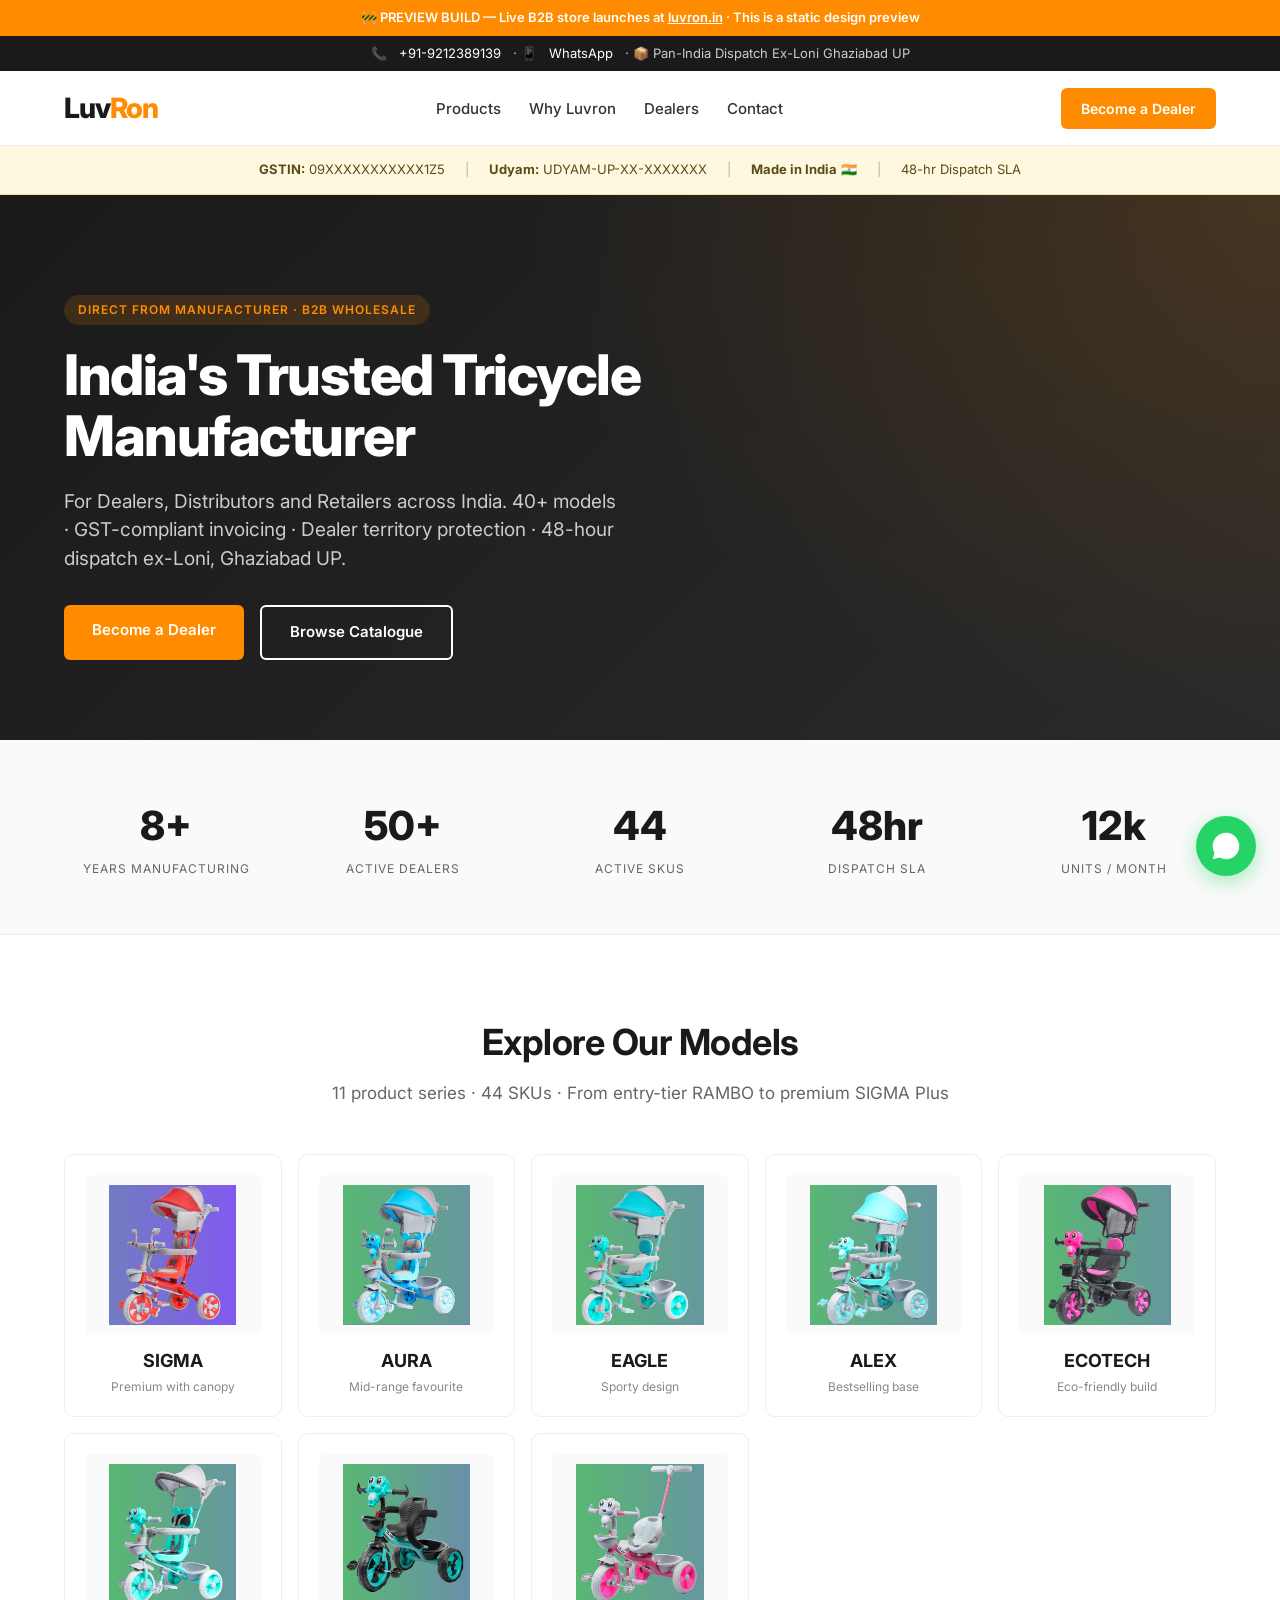
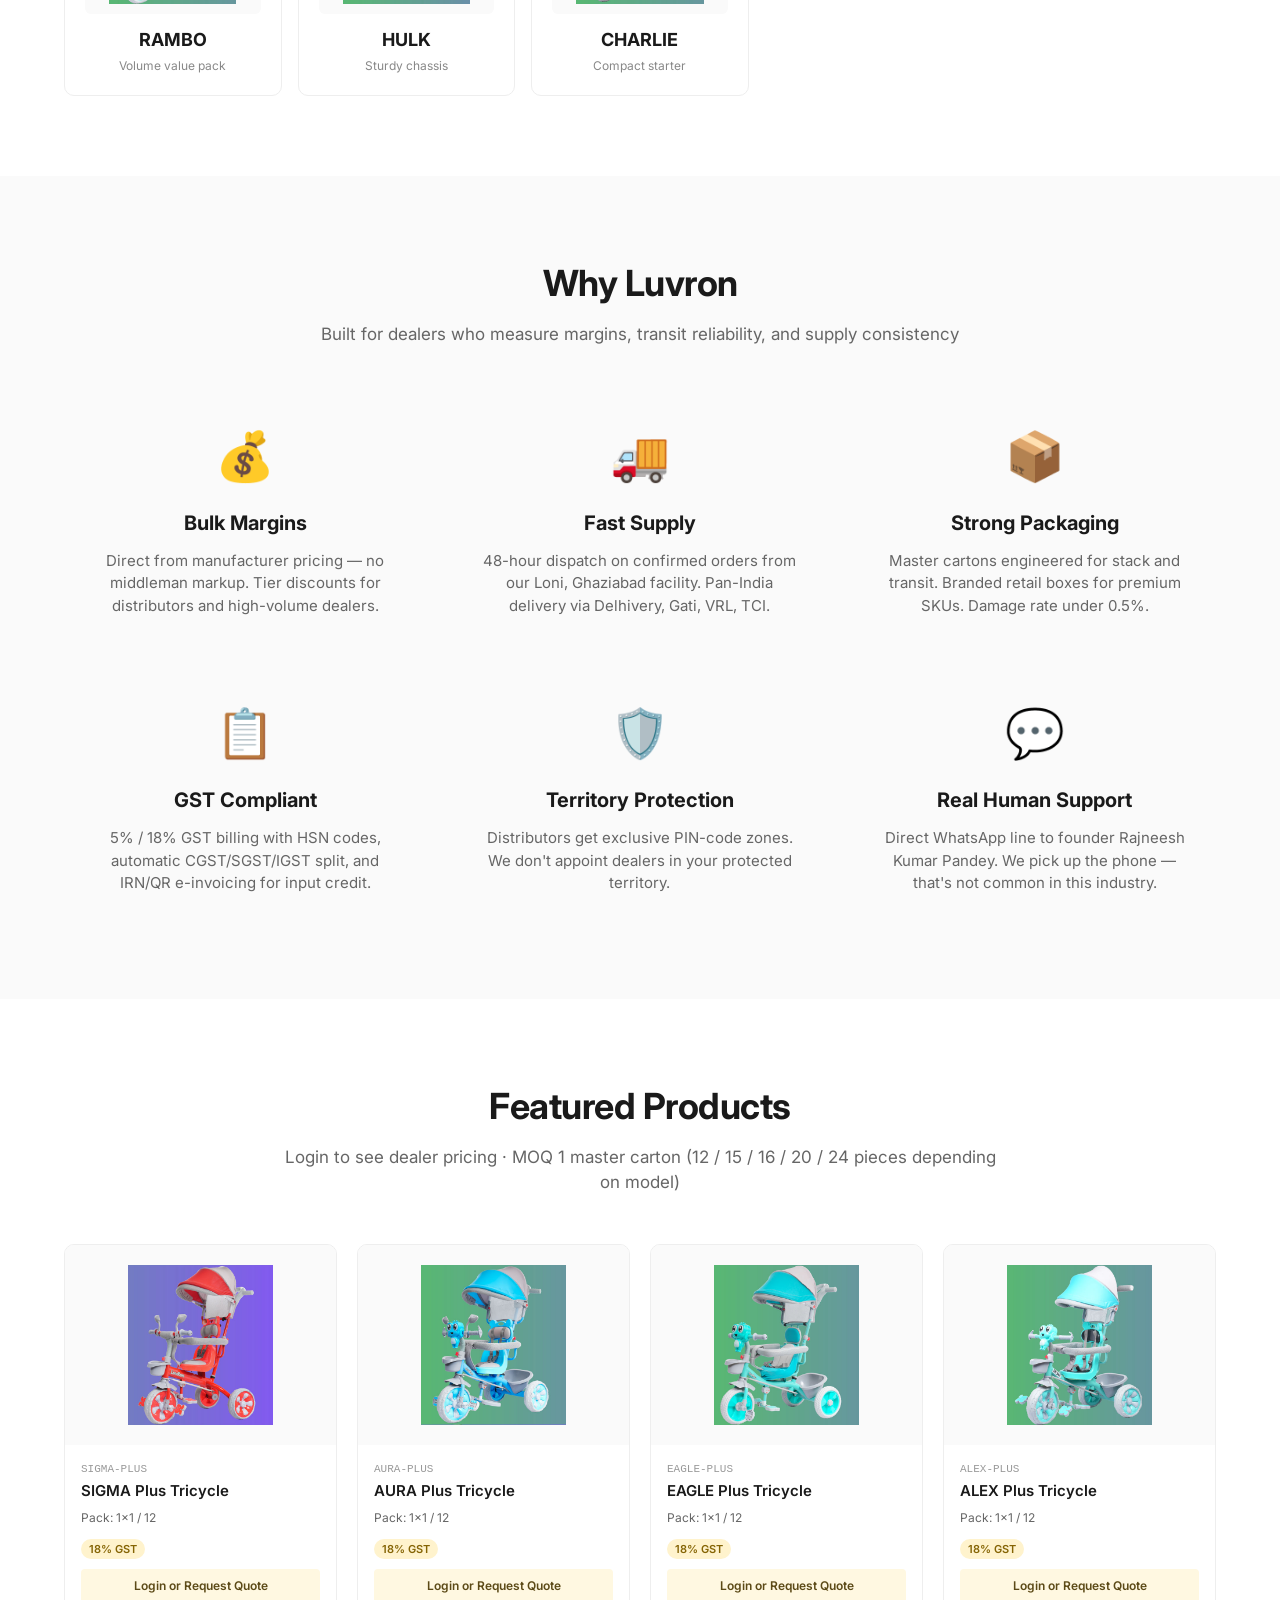
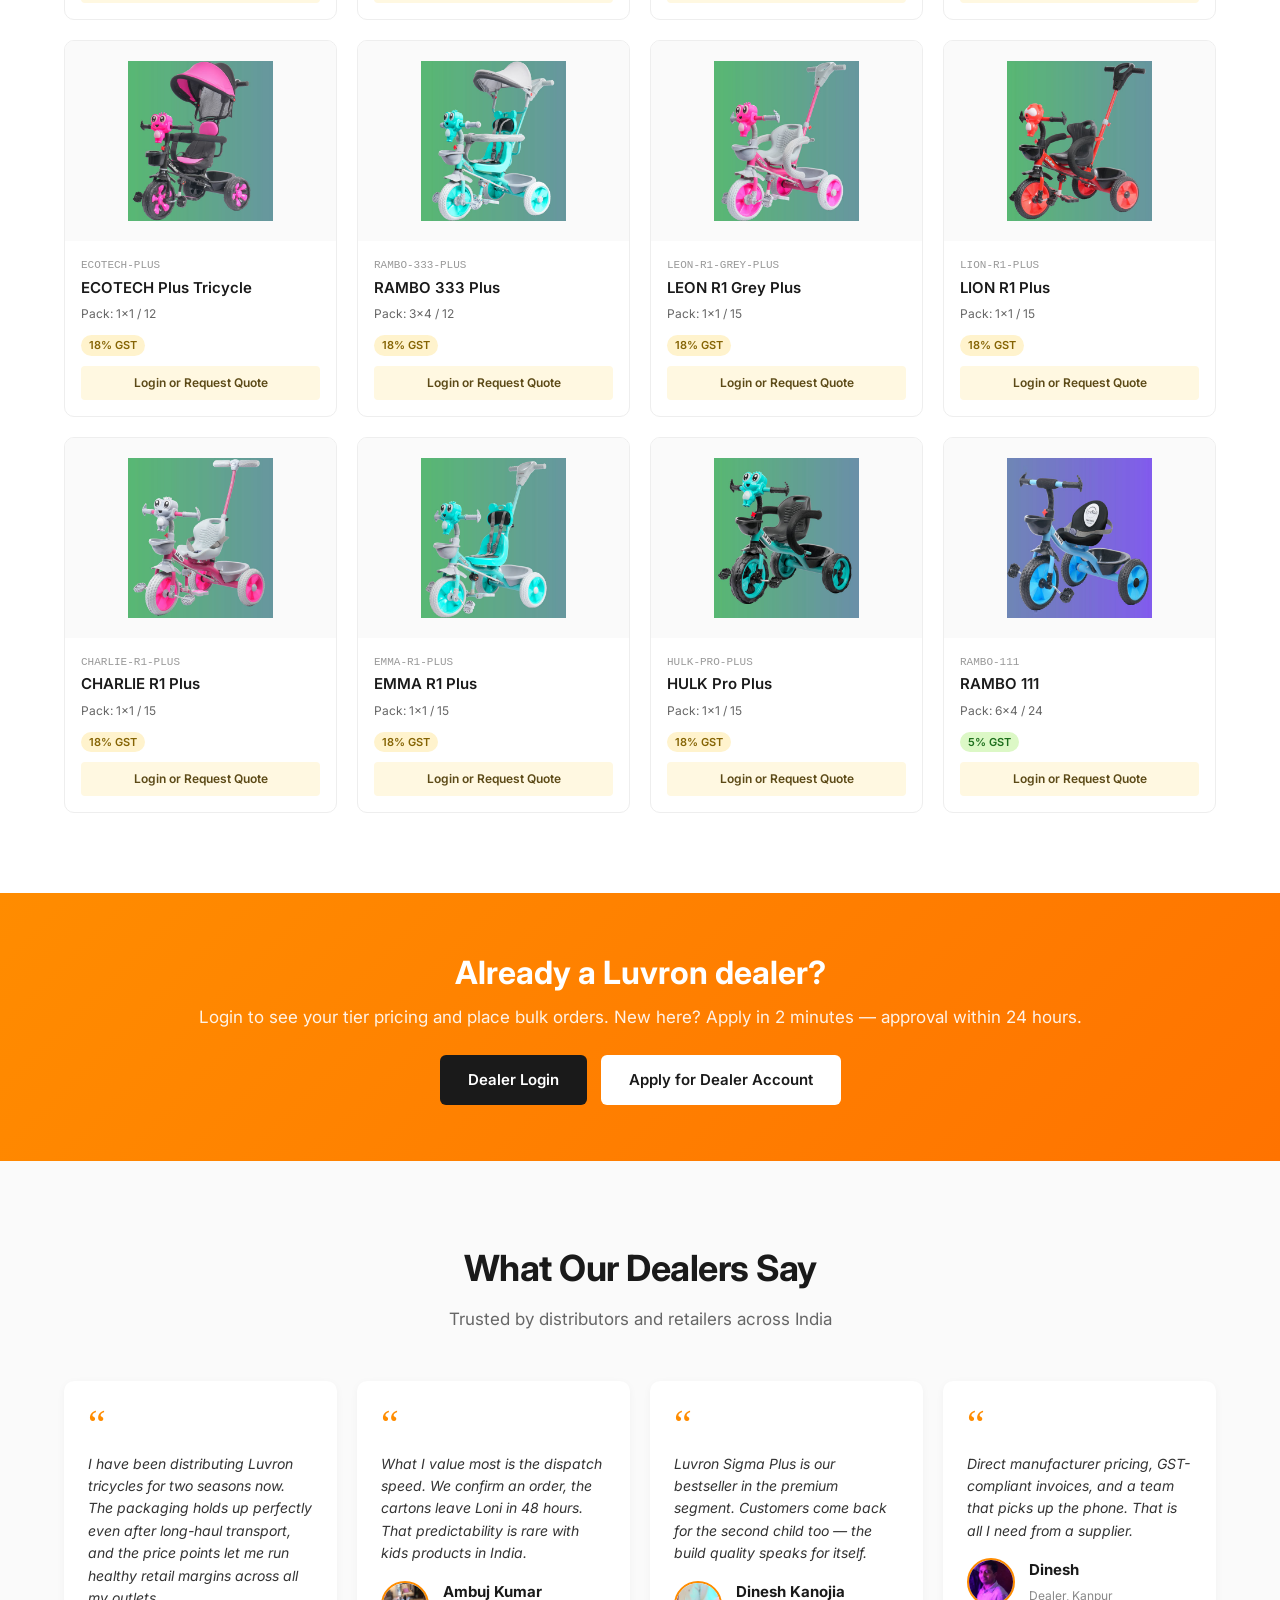
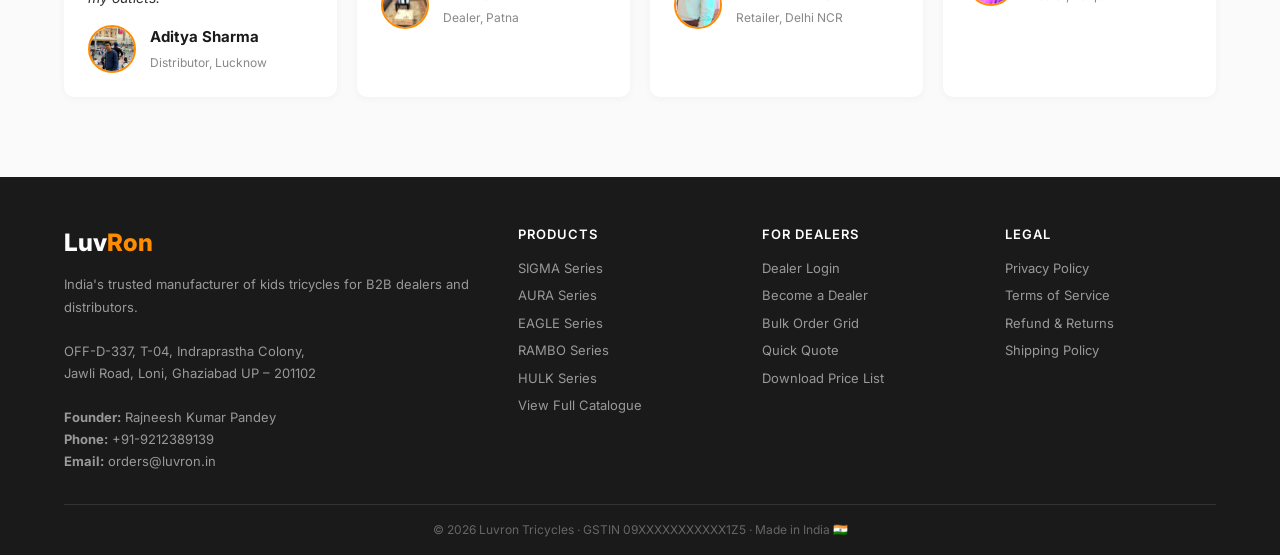
==== docs/index.html @ 14db0544 "Initial commit: Luvron B2B WordPress build + static preview - 26 mu-plugins (B2B roles, pricing, MOQ" ====
<!DOCTYPE html>
<html lang="en">
<head>
<meta charset="UTF-8">
<meta name="viewport" content="width=device-width, initial-scale=1.0">
<title>Luvron — India's Trusted Tricycle Manufacturer | B2B Wholesale</title>
<meta name="description" content="Trusted Indian manufacturer of kids tricycles for B2B dealers and distributors. 14+ model families, 40+ SKUs, GST-compliant invoicing, 48-hour dispatch ex-Loni Ghaziabad UP.">
<link rel="preconnect" href="https://fonts.googleapis.com">
<link rel="preconnect" href="https://fonts.gstatic.com" crossorigin>
<link href="https://fonts.googleapis.com/css2?family=Inter:wght@400;500;600;700;800&display=swap" rel="stylesheet">
<style>
* { box-sizing: border-box; margin: 0; padding: 0; }
html { scroll-behavior: smooth; }
body { font-family: 'Inter', -apple-system, BlinkMacSystemFont, sans-serif; color: #1a1a1a; line-height: 1.5; -webkit-font-smoothing: antialiased; }
img { max-width: 100%; display: block; }
a { color: inherit; text-decoration: none; }
.container { max-width: 1200px; margin: 0 auto; padding: 0 24px; }
.button { display: inline-block; padding: 14px 28px; border-radius: 6px; font-weight: 600; font-size: 15px; transition: transform .15s, box-shadow .15s; }
.button:hover { transform: translateY(-1px); box-shadow: 0 8px 20px rgba(0,0,0,0.12); }
.button.primary { background: #ff8c00; color: #fff; }
.button.outline { background: transparent; color: #fff; border: 2px solid #fff; }
.button.dark { background: #1a1a1a; color: #fff; }
.button.light { background: #fff; color: #1a1a1a; }

/* Top Strip */
.top-strip { background: #1a1a1a; color: #ccc; font-size: 13px; padding: 8px 0; text-align: center; }
.top-strip a { color: #fff; margin: 0 8px; }

/* Trust Strip */
.trust-strip { background: #fff8e1; padding: 14px 0; text-align: center; font-size: 13px; color: #5c4a17; border-bottom: 1px solid #f0e0a8; }
.trust-strip span { display: inline-block; margin: 0 8px; }
.trust-strip strong { font-weight: 700; }

/* Header */
header { background: #fff; padding: 16px 0; border-bottom: 1px solid #eee; position: sticky; top: 0; z-index: 100; }
.nav-wrap { display: flex; justify-content: space-between; align-items: center; }
.logo { font-size: 28px; font-weight: 800; letter-spacing: -1px; color: #1a1a1a; }
.logo span { color: #ff8c00; }
nav ul { list-style: none; display: flex; gap: 28px; }
nav a { font-weight: 500; font-size: 15px; color: #333; transition: color .15s; }
nav a:hover { color: #ff8c00; }
.nav-cta { background: #ff8c00; color: #fff; padding: 10px 20px; border-radius: 6px; font-weight: 600; font-size: 14px; }

/* Hero */
.hero { background: linear-gradient(135deg, #1a1a1a 0%, #2a2a2a 100%); color: #fff; padding: 100px 0 80px; position: relative; overflow: hidden; }
.hero::before { content: ''; position: absolute; top: 0; right: 0; width: 60%; height: 100%; background: radial-gradient(ellipse at top right, rgba(255,140,0,0.15), transparent 70%); }
.hero-content { position: relative; max-width: 720px; }
.hero-badge { display: inline-block; background: rgba(255,140,0,0.15); color: #ff8c00; padding: 6px 14px; border-radius: 99px; font-size: 12px; font-weight: 600; letter-spacing: 1px; text-transform: uppercase; margin-bottom: 20px; }
.hero h1 { font-size: 56px; line-height: 1.1; font-weight: 800; margin-bottom: 20px; letter-spacing: -1.5px; }
.hero p { font-size: 19px; color: #ccc; margin-bottom: 32px; max-width: 560px; }
.hero-ctas { display: flex; gap: 16px; flex-wrap: wrap; }

/* Stats */
.stats { padding: 56px 0; background: #fafafa; border-bottom: 1px solid #eee; }
.stats-grid { display: grid; grid-template-columns: repeat(auto-fit, minmax(180px, 1fr)); gap: 32px; text-align: center; }
.stat .num { display: block; font-size: 40px; font-weight: 800; color: #1a1a1a; margin-bottom: 4px; }
.stat .label { display: block; font-size: 12px; text-transform: uppercase; color: #666; letter-spacing: 1px; }

/* Section */
.section { padding: 80px 0; }
.section-head { text-align: center; max-width: 720px; margin: 0 auto 48px; }
.section-head h2 { font-size: 36px; font-weight: 700; margin-bottom: 12px; letter-spacing: -0.5px; }
.section-head p { color: #666; font-size: 17px; }
.section-light { background: #fafafa; }

/* Product Categories */
.categories { display: grid; grid-template-columns: repeat(auto-fit, minmax(200px, 1fr)); gap: 16px; }
.cat-card { background: #fff; border-radius: 10px; padding: 20px; text-align: center; border: 1px solid #eee; transition: all .2s; cursor: pointer; }
.cat-card:hover { transform: translateY(-3px); box-shadow: 0 12px 24px rgba(0,0,0,0.06); border-color: #ff8c00; }
.cat-card img { width: 100%; height: 160px; object-fit: contain; margin-bottom: 12px; background: #fafafa; border-radius: 6px; padding: 10px; }
.cat-card h3 { font-size: 18px; font-weight: 700; margin-bottom: 4px; }
.cat-card p { font-size: 12px; color: #888; }

/* Why Luvron */
.why-grid { display: grid; grid-template-columns: repeat(auto-fit, minmax(280px, 1fr)); gap: 32px; }
.why-card { text-align: center; padding: 24px; }
.why-card .icon { font-size: 48px; margin-bottom: 16px; display: block; }
.why-card h3 { font-size: 20px; font-weight: 700; margin-bottom: 12px; }
.why-card p { color: #666; font-size: 15px; }

/* Products Grid */
.products-grid { display: grid; grid-template-columns: repeat(auto-fill, minmax(220px, 1fr)); gap: 20px; }
.product-card { background: #fff; border-radius: 10px; overflow: hidden; border: 1px solid #eee; transition: all .2s; }
.product-card:hover { transform: translateY(-3px); box-shadow: 0 12px 24px rgba(0,0,0,0.08); }
.product-card-img { background: #fafafa; padding: 20px; height: 200px; display: flex; align-items: center; justify-content: center; }
.product-card-img img { max-height: 100%; max-width: 100%; object-fit: contain; }
.product-card-body { padding: 16px; }
.product-card .sku { font-family: 'SF Mono', Monaco, monospace; font-size: 11px; color: #999; margin-bottom: 4px; }
.product-card h4 { font-size: 15px; font-weight: 600; margin-bottom: 8px; line-height: 1.3; }
.product-card .pack { font-size: 12px; color: #666; margin-bottom: 8px; }
.product-card .gst-badge { display: inline-block; padding: 2px 8px; border-radius: 99px; font-size: 11px; font-weight: 600; }
.product-card .gst-5 { background: #dcf8c6; color: #1d6f1d; }
.product-card .gst-18 { background: #fff3cd; color: #856404; }
.product-card .quote { display: block; margin-top: 10px; padding: 8px; text-align: center; background: #fff8e1; color: #5c4a17; border-radius: 4px; font-size: 12px; font-weight: 600; }

/* CTA Band */
.cta-band { background: linear-gradient(135deg, #ff8c00 0%, #ff7300 100%); color: #fff; padding: 56px 0; text-align: center; }
.cta-band h2 { font-size: 32px; font-weight: 700; margin-bottom: 8px; }
.cta-band p { font-size: 17px; opacity: .9; margin-bottom: 24px; }
.cta-band .button-row { display: flex; gap: 14px; justify-content: center; flex-wrap: wrap; }

/* Testimonials */
.testimonials-grid { display: grid; grid-template-columns: repeat(auto-fit, minmax(260px, 1fr)); gap: 20px; }
.testimonial { background: #fff; border-radius: 10px; padding: 24px; box-shadow: 0 2px 8px rgba(0,0,0,0.04); }
.testimonial .quote-mark { color: #ff8c00; font-size: 40px; line-height: 1; font-family: Georgia, serif; }
.testimonial p { font-size: 14px; color: #333; line-height: 1.6; font-style: italic; margin: 8px 0 16px; }
.testimonial-author { display: flex; align-items: center; gap: 14px; }
.testimonial-author img { width: 48px; height: 48px; border-radius: 50%; object-fit: cover; border: 2px solid #ff8c00; }
.testimonial-author strong { display: block; font-weight: 700; font-size: 15px; }
.testimonial-author small { color: #888; font-size: 12px; }

/* Footer */
footer { background: #1a1a1a; color: #999; padding: 48px 0 16px; }
.footer-grid { display: grid; grid-template-columns: 2fr 1fr 1fr 1fr; gap: 32px; margin-bottom: 32px; }
.footer-brand h3 { color: #fff; font-size: 24px; font-weight: 800; margin-bottom: 12px; }
.footer-brand p { font-size: 13px; line-height: 1.7; }
.footer-col h4 { color: #fff; font-size: 13px; text-transform: uppercase; letter-spacing: 1px; margin-bottom: 14px; font-weight: 600; }
.footer-col ul { list-style: none; }
.footer-col li { margin-bottom: 8px; font-size: 13px; }
.footer-col a:hover { color: #ff8c00; }
.footer-legal { border-top: 1px solid #333; padding-top: 16px; font-size: 12px; text-align: center; color: #666; }

/* WhatsApp Float */
.wa-float { position: fixed; bottom: 24px; right: 24px; width: 60px; height: 60px; background: #25D366; border-radius: 50%; display: flex; align-items: center; justify-content: center; box-shadow: 0 6px 20px rgba(37, 211, 102, 0.4); z-index: 999; }
.wa-float svg { width: 32px; height: 32px; fill: #fff; }

/* Banner */
.demo-banner { background: #ff8c00; color: #fff; padding: 8px 16px; text-align: center; font-size: 13px; font-weight: 600; }
.demo-banner a { text-decoration: underline; }

/* Responsive */
@media (max-width: 768px) {
    nav ul { display: none; }
    .hero h1 { font-size: 36px; }
    .hero p { font-size: 16px; }
    .footer-grid { grid-template-columns: 1fr 1fr; }
    .stats-grid { grid-template-columns: 1fr 1fr; }
    .section { padding: 56px 0; }
    .section-head h2 { font-size: 28px; }
}
</style>
</head>
<body>

<div class="demo-banner">
    🚧 PREVIEW BUILD — Live B2B store launches at <a href="https://luvron.in">luvron.in</a> · This is a static design preview
</div>

<div class="top-strip">
    <span>📞 <a href="tel:+919212389139">+91-9212389139</a></span>
    <span>·</span>
    <span>📱 <a href="https://wa.me/919212389139">WhatsApp</a></span>
    <span>·</span>
    <span>📦 Pan-India Dispatch Ex-Loni Ghaziabad UP</span>
</div>

<header>
    <div class="container nav-wrap">
        <div class="logo">Luv<span>Ron</span></div>
        <nav>
            <ul>
                <li><a href="#products">Products</a></li>
                <li><a href="#why">Why Luvron</a></li>
                <li><a href="#testimonials">Dealers</a></li>
                <li><a href="#contact">Contact</a></li>
            </ul>
        </nav>
        <a href="#dealer" class="nav-cta">Become a Dealer</a>
    </div>
</header>

<div class="trust-strip">
    <span><strong>GSTIN:</strong> 09XXXXXXXXXXX1Z5</span>
    <span style="opacity:.4">|</span>
    <span><strong>Udyam:</strong> UDYAM-UP-XX-XXXXXXX</span>
    <span style="opacity:.4">|</span>
    <span><strong>Made in India</strong> 🇮🇳</span>
    <span style="opacity:.4">|</span>
    <span>48-hr Dispatch SLA</span>
</div>

<section class="hero">
    <div class="container">
        <div class="hero-content">
            <span class="hero-badge">Direct from Manufacturer · B2B Wholesale</span>
            <h1>India's Trusted Tricycle Manufacturer</h1>
            <p>For Dealers, Distributors and Retailers across India. 40+ models · GST-compliant invoicing · Dealer territory protection · 48-hour dispatch ex-Loni, Ghaziabad UP.</p>
            <div class="hero-ctas">
                <a href="#dealer" class="button primary">Become a Dealer</a>
                <a href="#products" class="button outline">Browse Catalogue</a>
            </div>
        </div>
    </div>
</section>

<section class="stats">
    <div class="container stats-grid">
        <div class="stat">
            <span class="num">8+</span>
            <span class="label">Years Manufacturing</span>
        </div>
        <div class="stat">
            <span class="num">50+</span>
            <span class="label">Active Dealers</span>
        </div>
        <div class="stat">
            <span class="num">44</span>
            <span class="label">Active SKUs</span>
        </div>
        <div class="stat">
            <span class="num">48hr</span>
            <span class="label">Dispatch SLA</span>
        </div>
        <div class="stat">
            <span class="num">12k</span>
            <span class="label">Units / Month</span>
        </div>
    </div>
</section>

<section class="section" id="categories">
    <div class="container">
        <div class="section-head">
            <h2>Explore Our Models</h2>
            <p>11 product series · 44 SKUs · From entry-tier RAMBO to premium SIGMA Plus</p>
        </div>
        <div class="categories">
            <div class="cat-card">
                <img src="products/sigma-plus.jpg" alt="SIGMA series">
                <h3>SIGMA</h3>
                <p>Premium with canopy</p>
            </div>
            <div class="cat-card">
                <img src="products/aura-plus.jpg" alt="AURA series">
                <h3>AURA</h3>
                <p>Mid-range favourite</p>
            </div>
            <div class="cat-card">
                <img src="products/eagle-plus.jpg" alt="EAGLE series">
                <h3>EAGLE</h3>
                <p>Sporty design</p>
            </div>
            <div class="cat-card">
                <img src="products/alex-plus.jpg" alt="ALEX series">
                <h3>ALEX</h3>
                <p>Bestselling base</p>
            </div>
            <div class="cat-card">
                <img src="products/ecotech-plus.jpg" alt="ECOTECH series">
                <h3>ECOTECH</h3>
                <p>Eco-friendly build</p>
            </div>
            <div class="cat-card">
                <img src="products/rambo-333-plus.jpg" alt="RAMBO series">
                <h3>RAMBO</h3>
                <p>Volume value pack</p>
            </div>
            <div class="cat-card">
                <img src="products/hulk-pro-plus.jpg" alt="HULK series">
                <h3>HULK</h3>
                <p>Sturdy chassis</p>
            </div>
            <div class="cat-card">
                <img src="products/charlie-r1-plus.jpg" alt="CHARLIE series">
                <h3>CHARLIE</h3>
                <p>Compact starter</p>
            </div>
        </div>
    </div>
</section>

<section class="section section-light" id="why">
    <div class="container">
        <div class="section-head">
            <h2>Why Luvron</h2>
            <p>Built for dealers who measure margins, transit reliability, and supply consistency</p>
        </div>
        <div class="why-grid">
            <div class="why-card">
                <span class="icon">💰</span>
                <h3>Bulk Margins</h3>
                <p>Direct from manufacturer pricing — no middleman markup. Tier discounts for distributors and high-volume dealers.</p>
            </div>
            <div class="why-card">
                <span class="icon">🚚</span>
                <h3>Fast Supply</h3>
                <p>48-hour dispatch on confirmed orders from our Loni, Ghaziabad facility. Pan-India delivery via Delhivery, Gati, VRL, TCI.</p>
            </div>
            <div class="why-card">
                <span class="icon">📦</span>
                <h3>Strong Packaging</h3>
                <p>Master cartons engineered for stack and transit. Branded retail boxes for premium SKUs. Damage rate under 0.5%.</p>
            </div>
            <div class="why-card">
                <span class="icon">📋</span>
                <h3>GST Compliant</h3>
                <p>5% / 18% GST billing with HSN codes, automatic CGST/SGST/IGST split, and IRN/QR e-invoicing for input credit.</p>
            </div>
            <div class="why-card">
                <span class="icon">🛡️</span>
                <h3>Territory Protection</h3>
                <p>Distributors get exclusive PIN-code zones. We don't appoint dealers in your protected territory.</p>
            </div>
            <div class="why-card">
                <span class="icon">💬</span>
                <h3>Real Human Support</h3>
                <p>Direct WhatsApp line to founder Rajneesh Kumar Pandey. We pick up the phone — that's not common in this industry.</p>
            </div>
        </div>
    </div>
</section>

<section class="section" id="products">
    <div class="container">
        <div class="section-head">
            <h2>Featured Products</h2>
            <p>Login to see dealer pricing · MOQ 1 master carton (12 / 15 / 16 / 20 / 24 pieces depending on model)</p>
        </div>
        <div class="products-grid" id="product-grid">
            <!-- products injected by JS -->
        </div>
    </div>
</section>

<section class="cta-band" id="dealer">
    <div class="container">
        <h2>Already a Luvron dealer?</h2>
        <p>Login to see your tier pricing and place bulk orders. New here? Apply in 2 minutes — approval within 24 hours.</p>
        <div class="button-row">
            <a href="#" class="button dark">Dealer Login</a>
            <a href="#" class="button light">Apply for Dealer Account</a>
        </div>
    </div>
</section>

<section class="section section-light" id="testimonials">
    <div class="container">
        <div class="section-head">
            <h2>What Our Dealers Say</h2>
            <p>Trusted by distributors and retailers across India</p>
        </div>
        <div class="testimonials-grid">
            <div class="testimonial">
                <span class="quote-mark">&ldquo;</span>
                <p>I have been distributing Luvron tricycles for two seasons now. The packaging holds up perfectly even after long-haul transport, and the price points let me run healthy retail margins across all my outlets.</p>
                <div class="testimonial-author">
                    <img src="testimonials/aditya-sharma.jpg" alt="Aditya Sharma">
                    <div>
                        <strong>Aditya Sharma</strong>
                        <small>Distributor, Lucknow</small>
                    </div>
                </div>
            </div>
            <div class="testimonial">
                <span class="quote-mark">&ldquo;</span>
                <p>What I value most is the dispatch speed. We confirm an order, the cartons leave Loni in 48 hours. That predictability is rare with kids products in India.</p>
                <div class="testimonial-author">
                    <img src="testimonials/ambuj.jpg" alt="Ambuj Kumar">
                    <div>
                        <strong>Ambuj Kumar</strong>
                        <small>Dealer, Patna</small>
                    </div>
                </div>
            </div>
            <div class="testimonial">
                <span class="quote-mark">&ldquo;</span>
                <p>Luvron Sigma Plus is our bestseller in the premium segment. Customers come back for the second child too — the build quality speaks for itself.</p>
                <div class="testimonial-author">
                    <img src="testimonials/dinesh-kanojia.jpg" alt="Dinesh Kanojia">
                    <div>
                        <strong>Dinesh Kanojia</strong>
                        <small>Retailer, Delhi NCR</small>
                    </div>
                </div>
            </div>
            <div class="testimonial">
                <span class="quote-mark">&ldquo;</span>
                <p>Direct manufacturer pricing, GST-compliant invoices, and a team that picks up the phone. That is all I need from a supplier.</p>
                <div class="testimonial-author">
                    <img src="testimonials/dinesh.jpg" alt="Dinesh">
                    <div>
                        <strong>Dinesh</strong>
                        <small>Dealer, Kanpur</small>
                    </div>
                </div>
            </div>
        </div>
    </div>
</section>

<footer id="contact">
    <div class="container">
        <div class="footer-grid">
            <div class="footer-brand">
                <h3>Luv<span style="color:#ff8c00">Ron</span></h3>
                <p>India's trusted manufacturer of kids tricycles for B2B dealers and distributors.<br><br>
                OFF-D-337, T-04, Indraprastha Colony,<br>Jawli Road, Loni, Ghaziabad UP – 201102<br><br>
                <strong>Founder:</strong> Rajneesh Kumar Pandey<br>
                <strong>Phone:</strong> +91-9212389139<br>
                <strong>Email:</strong> orders@luvron.in</p>
            </div>
            <div class="footer-col">
                <h4>Products</h4>
                <ul>
                    <li><a href="#">SIGMA Series</a></li>
                    <li><a href="#">AURA Series</a></li>
                    <li><a href="#">EAGLE Series</a></li>
                    <li><a href="#">RAMBO Series</a></li>
                    <li><a href="#">HULK Series</a></li>
                    <li><a href="#">View Full Catalogue</a></li>
                </ul>
            </div>
            <div class="footer-col">
                <h4>For Dealers</h4>
                <ul>
                    <li><a href="#">Dealer Login</a></li>
                    <li><a href="#">Become a Dealer</a></li>
                    <li><a href="#">Bulk Order Grid</a></li>
                    <li><a href="#">Quick Quote</a></li>
                    <li><a href="#">Download Price List</a></li>
                </ul>
            </div>
            <div class="footer-col">
                <h4>Legal</h4>
                <ul>
                    <li><a href="#">Privacy Policy</a></li>
                    <li><a href="#">Terms of Service</a></li>
                    <li><a href="#">Refund &amp; Returns</a></li>
                    <li><a href="#">Shipping Policy</a></li>
                </ul>
            </div>
        </div>
        <div class="footer-legal">
            © 2026 Luvron Tricycles · GSTIN 09XXXXXXXXXXX1Z5 · Made in India 🇮🇳
        </div>
    </div>
</footer>

<a class="wa-float" href="https://wa.me/919212389139" target="_blank" aria-label="Chat on WhatsApp">
    <svg viewBox="0 0 24 24"><path d="M17.472 14.382c-.297-.149-1.758-.867-2.03-.967-.273-.099-.471-.148-.67.15-.197.297-.767.966-.94 1.164-.173.199-.347.223-.644.075-.297-.15-1.255-.463-2.39-1.475-.883-.788-1.48-1.761-1.653-2.059-.173-.297-.018-.458.13-.606.134-.133.298-.347.446-.52.149-.174.198-.298.298-.497.099-.198.05-.371-.025-.52-.075-.149-.669-1.612-.916-2.207-.242-.579-.487-.5-.669-.51l-.57-.01c-.198 0-.52.074-.792.372s-1.04 1.016-1.04 2.479 1.065 2.876 1.213 3.074c.149.198 2.096 3.2 5.077 4.487.709.306 1.262.489 1.694.625.712.227 1.36.195 1.871.118.571-.085 1.758-.719 2.006-1.413.248-.694.248-1.289.173-1.413-.074-.124-.272-.198-.57-.347zM12 2C6.486 2 2 6.486 2 12c0 1.776.464 3.515 1.346 5.034L2.05 22l5.062-1.327A9.953 9.953 0 0 0 12 22c5.514 0 10-4.486 10-10S17.514 2 12 2z"/></svg>
</a>

<script>
const products = [
    {sku:'SIGMA-PLUS',name:'SIGMA Plus Tricycle',img:'sigma-plus.jpg',pack:'1x1 / 12',gst:18},
    {sku:'AURA-PLUS',name:'AURA Plus Tricycle',img:'aura-plus.jpg',pack:'1x1 / 12',gst:18},
    {sku:'EAGLE-PLUS',name:'EAGLE Plus Tricycle',img:'eagle-plus.jpg',pack:'1x1 / 12',gst:18},
    {sku:'ALEX-PLUS',name:'ALEX Plus Tricycle',img:'alex-plus.jpg',pack:'1x1 / 12',gst:18},
    {sku:'ECOTECH-PLUS',name:'ECOTECH Plus Tricycle',img:'ecotech-plus.jpg',pack:'1x1 / 12',gst:18},
    {sku:'RAMBO-333-PLUS',name:'RAMBO 333 Plus',img:'rambo-333-plus.jpg',pack:'3x4 / 12',gst:18},
    {sku:'LEON-R1-GREY-PLUS',name:'LEON R1 Grey Plus',img:'leon-r1-grey-plus.jpg',pack:'1x1 / 15',gst:18},
    {sku:'LION-R1-PLUS',name:'LION R1 Plus',img:'lion-r1-plus.jpg',pack:'1x1 / 15',gst:18},
    {sku:'CHARLIE-R1-PLUS',name:'CHARLIE R1 Plus',img:'charlie-r1-plus.jpg',pack:'1x1 / 15',gst:18},
    {sku:'EMMA-R1-PLUS',name:'EMMA R1 Plus',img:'emma-r1-plus.jpg',pack:'1x1 / 15',gst:18},
    {sku:'HULK-PRO-PLUS',name:'HULK Pro Plus',img:'hulk-pro-plus.jpg',pack:'1x1 / 15',gst:18},
    {sku:'RAMBO-111',name:'RAMBO 111',img:'rambo-111.jpg',pack:'6x4 / 24',gst:5},
];
const grid = document.getElementById('product-grid');
products.forEach(p => {
    const card = document.createElement('div');
    card.className = 'product-card';
    const imgWrap = document.createElement('div'); imgWrap.className = 'product-card-img';
    const img = document.createElement('img'); img.src = 'products/' + p.img; img.alt = p.name; imgWrap.appendChild(img);
    const body = document.createElement('div'); body.className = 'product-card-body';
    const sku = document.createElement('div'); sku.className = 'sku'; sku.textContent = p.sku;
    const h4 = document.createElement('h4'); h4.textContent = p.name;
    const pack = document.createElement('div'); pack.className = 'pack'; pack.textContent = 'Pack: ' + p.pack;
    const gstBadge = document.createElement('span'); gstBadge.className = 'gst-badge gst-' + p.gst; gstBadge.textContent = p.gst + '% GST';
    const quote = document.createElement('a'); quote.className = 'quote'; quote.href = '#dealer'; quote.textContent = 'Login or Request Quote';
    body.append(sku, h4, pack, gstBadge, quote);
    card.append(imgWrap, body);
    grid.appendChild(card);
});
</script>

</body>
</html>
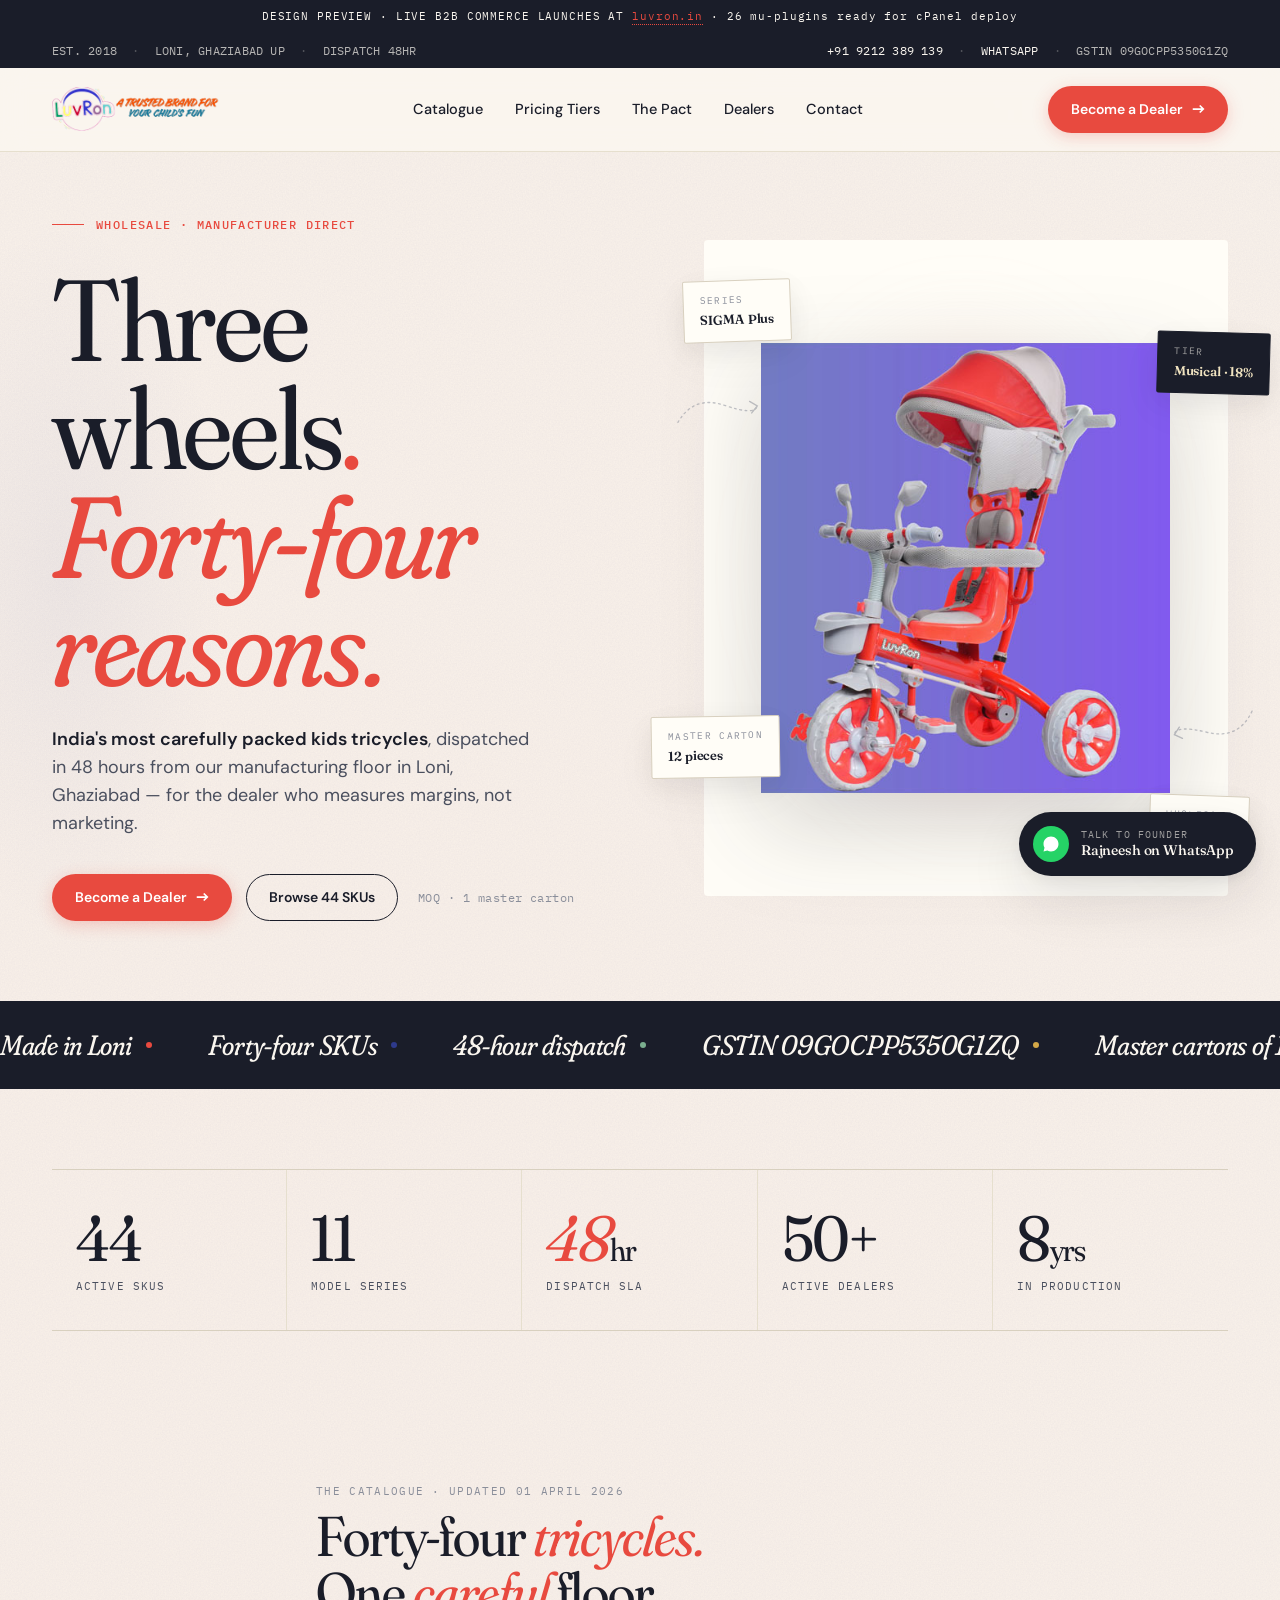
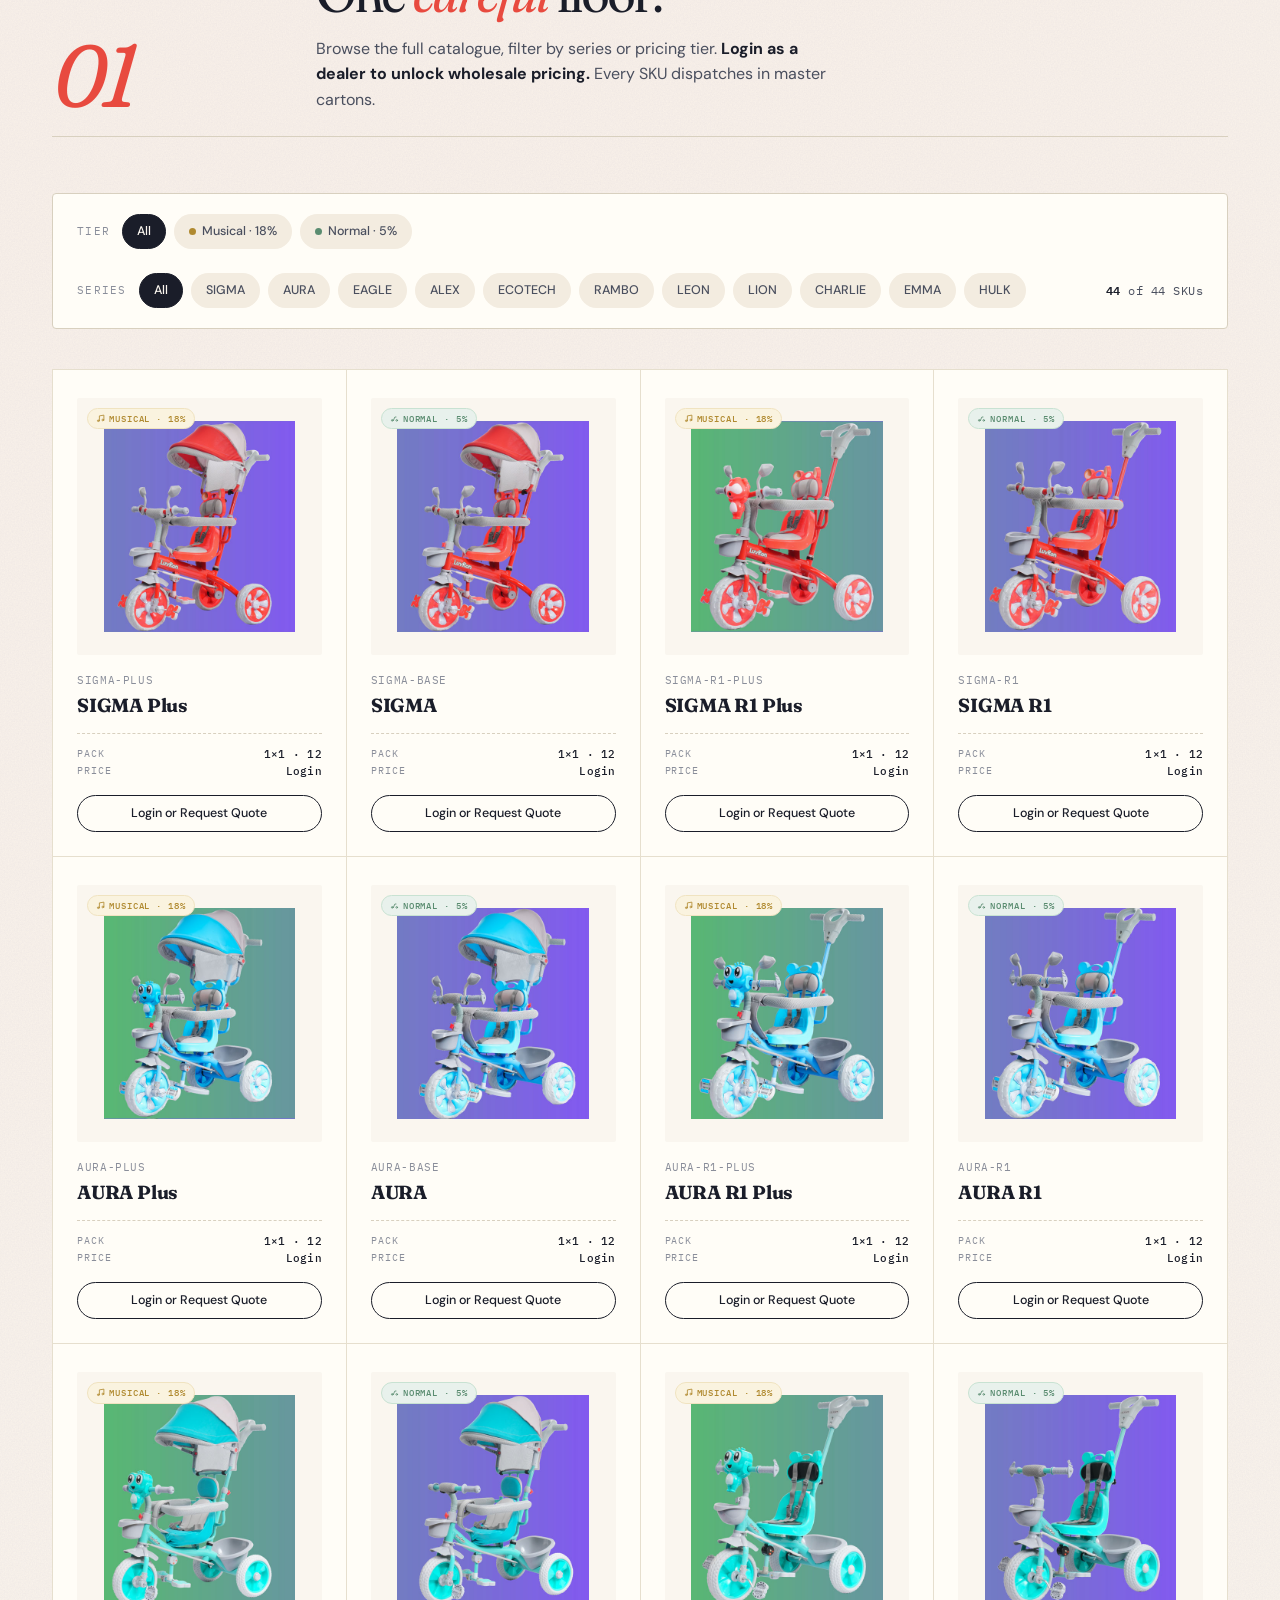
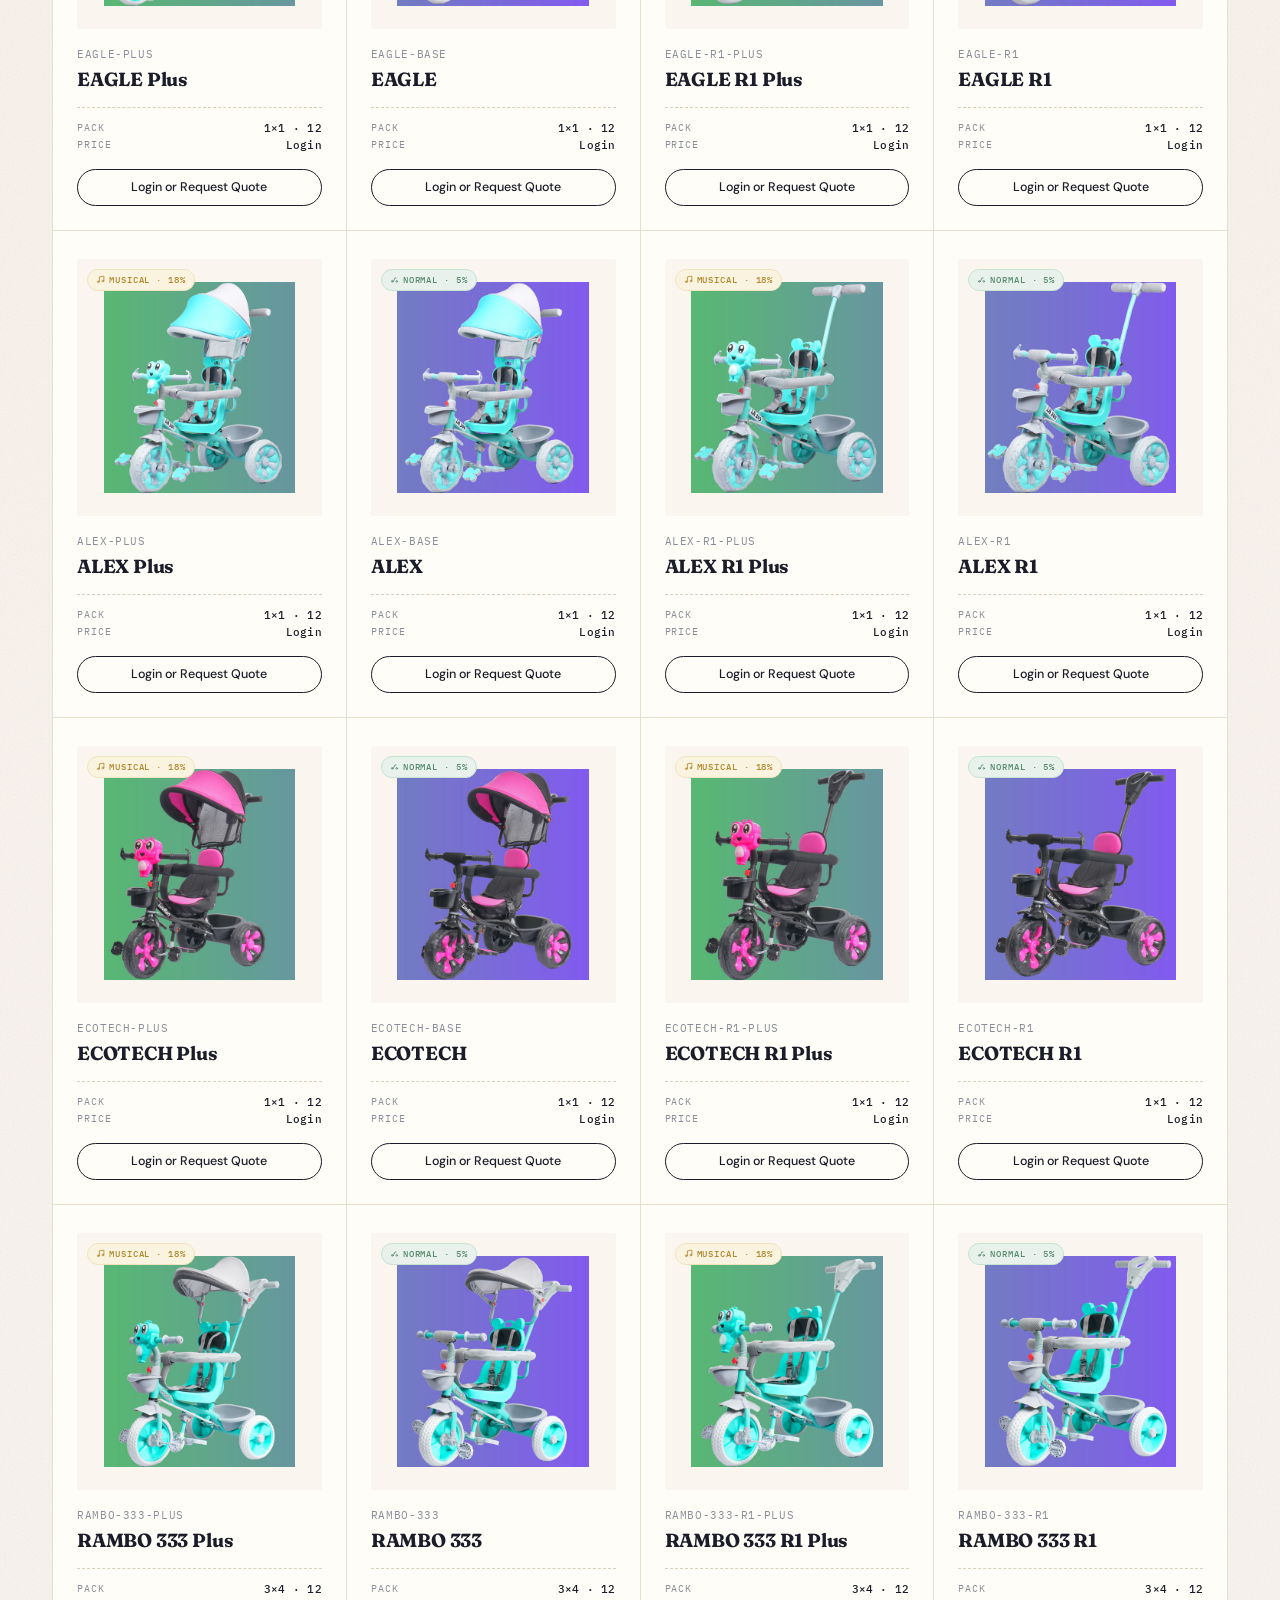
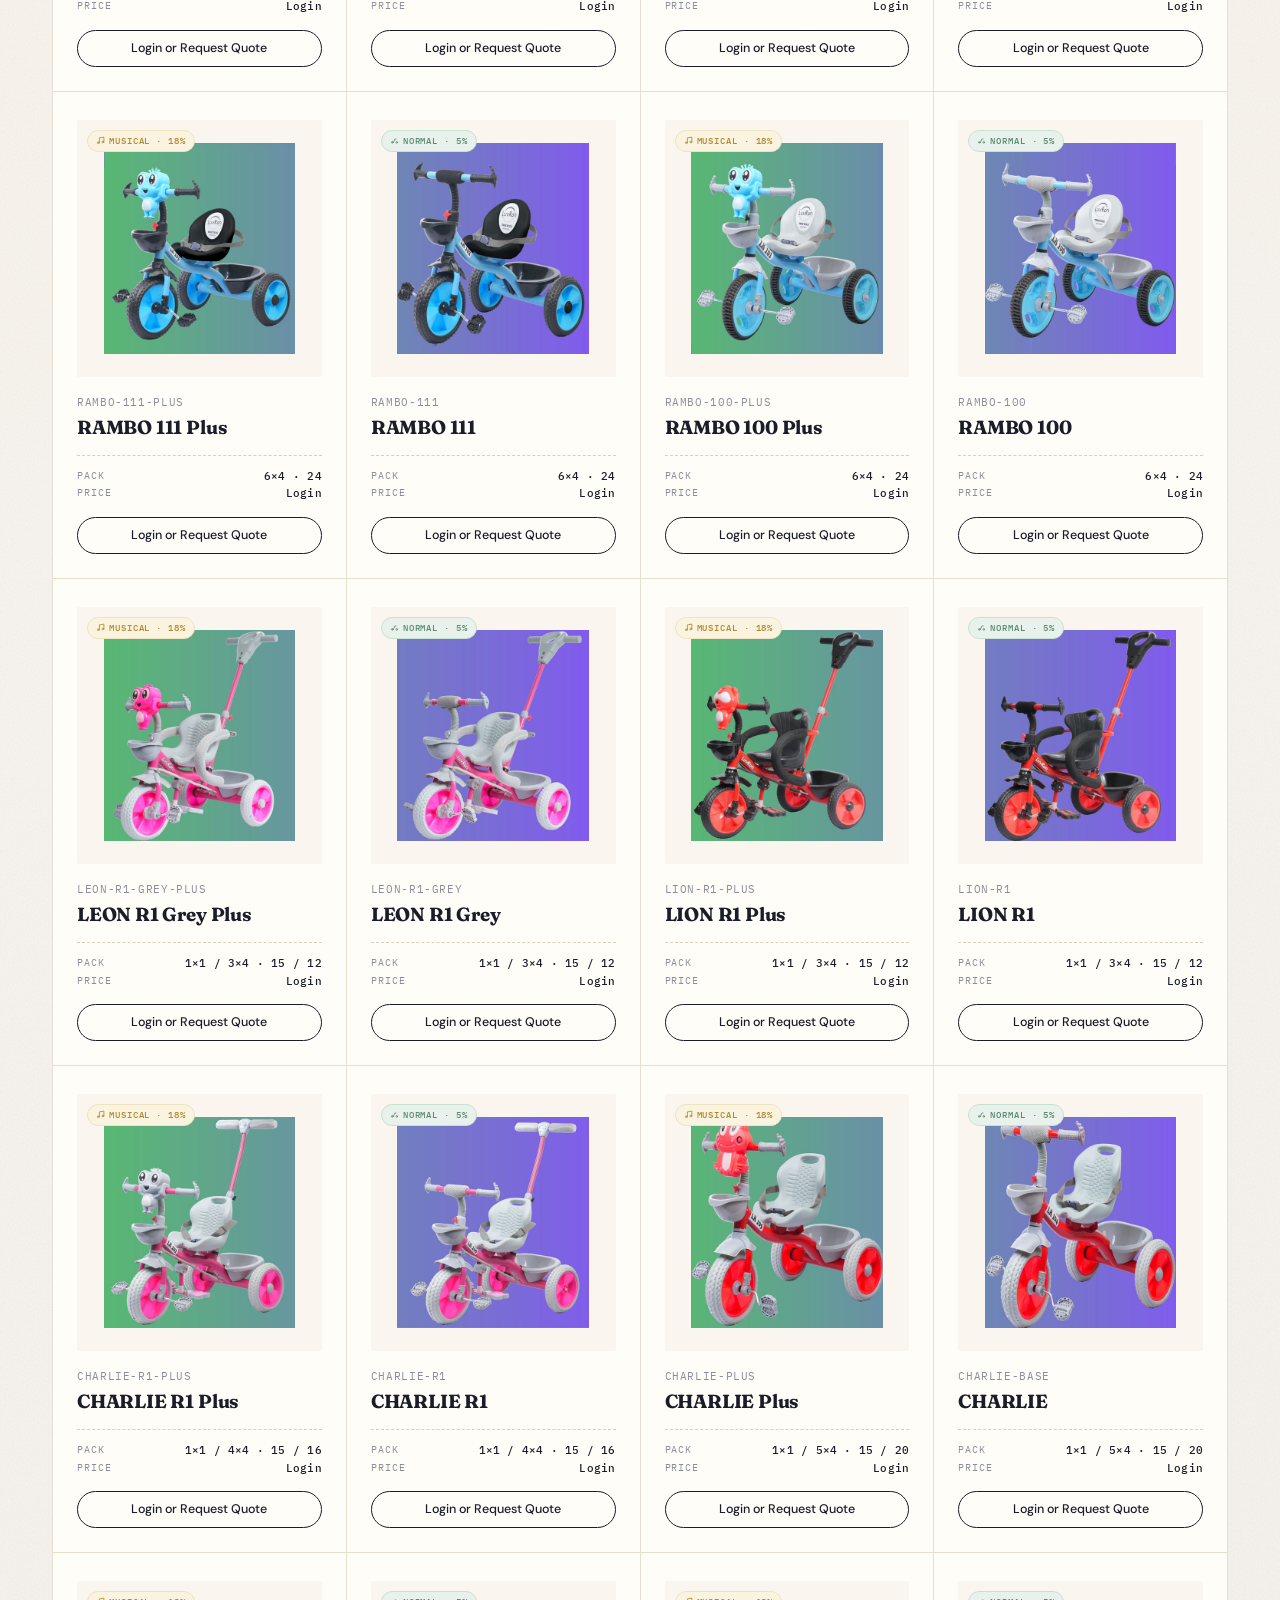
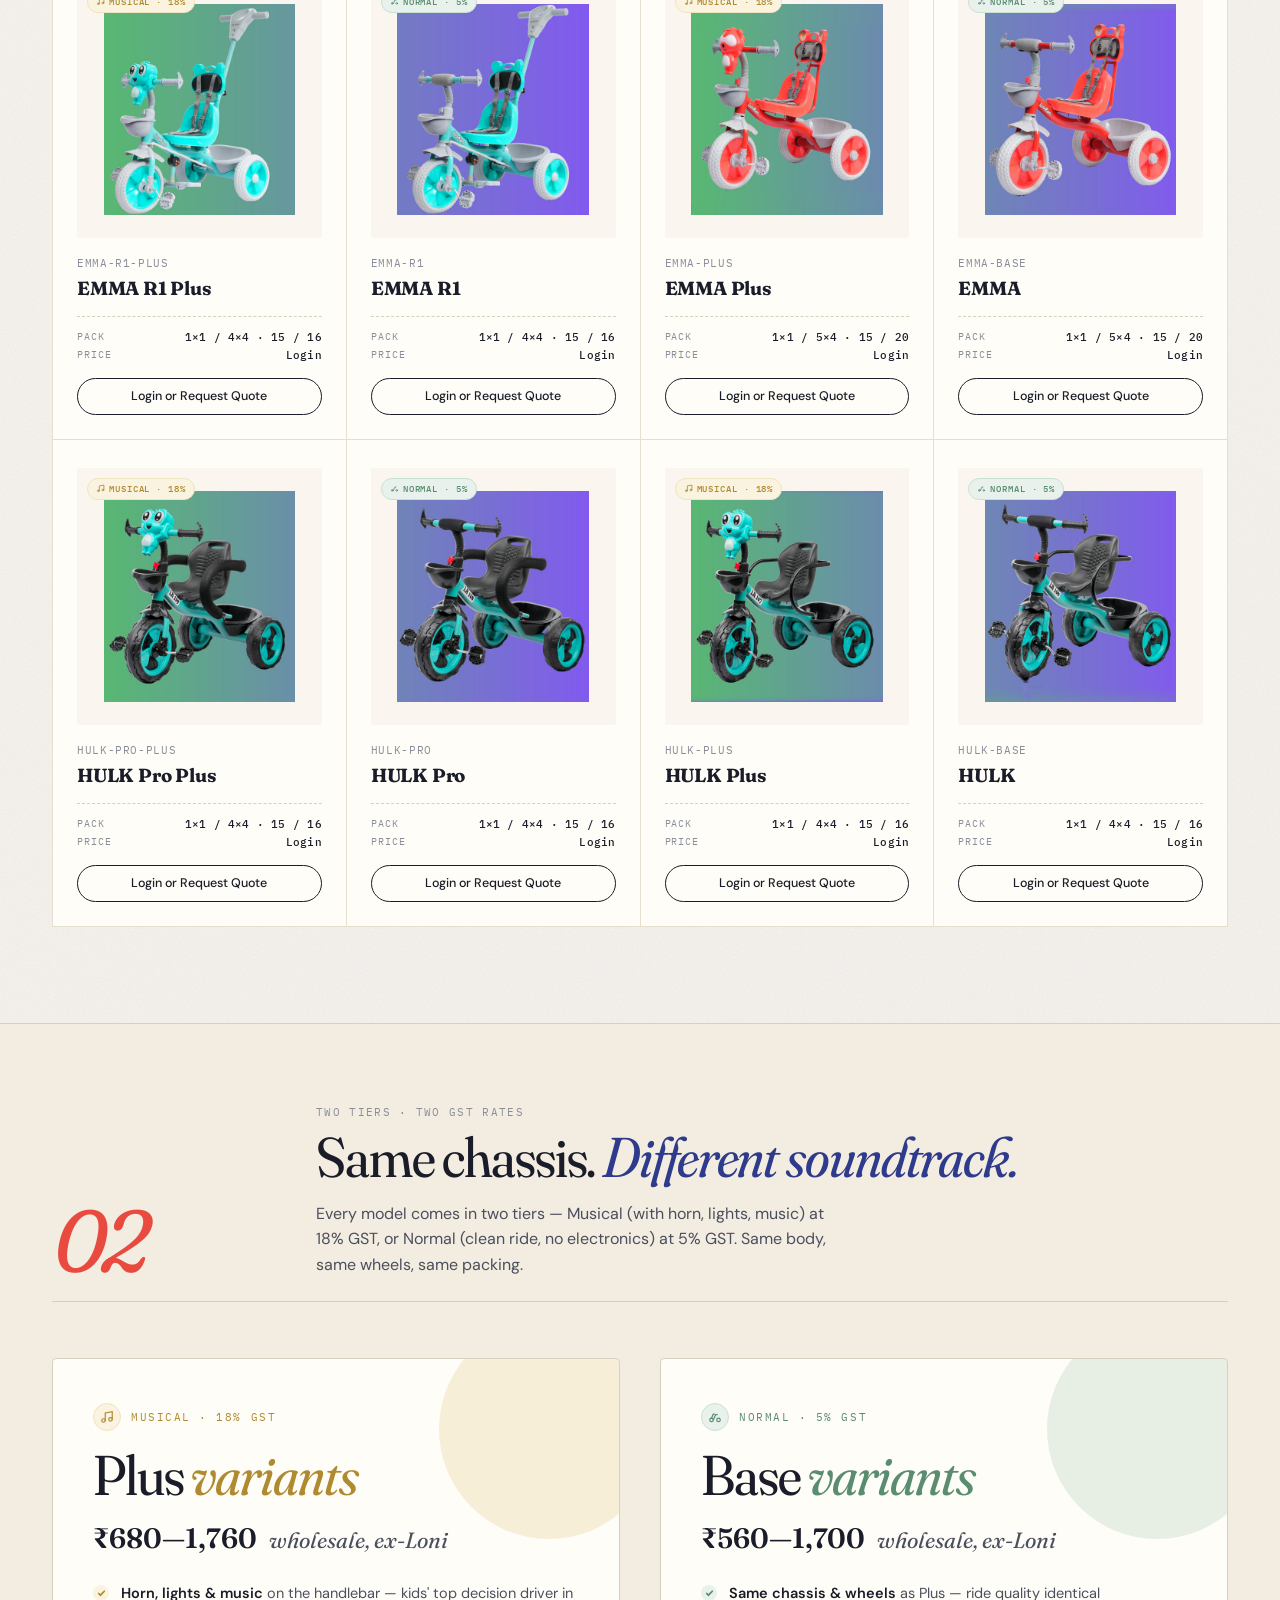
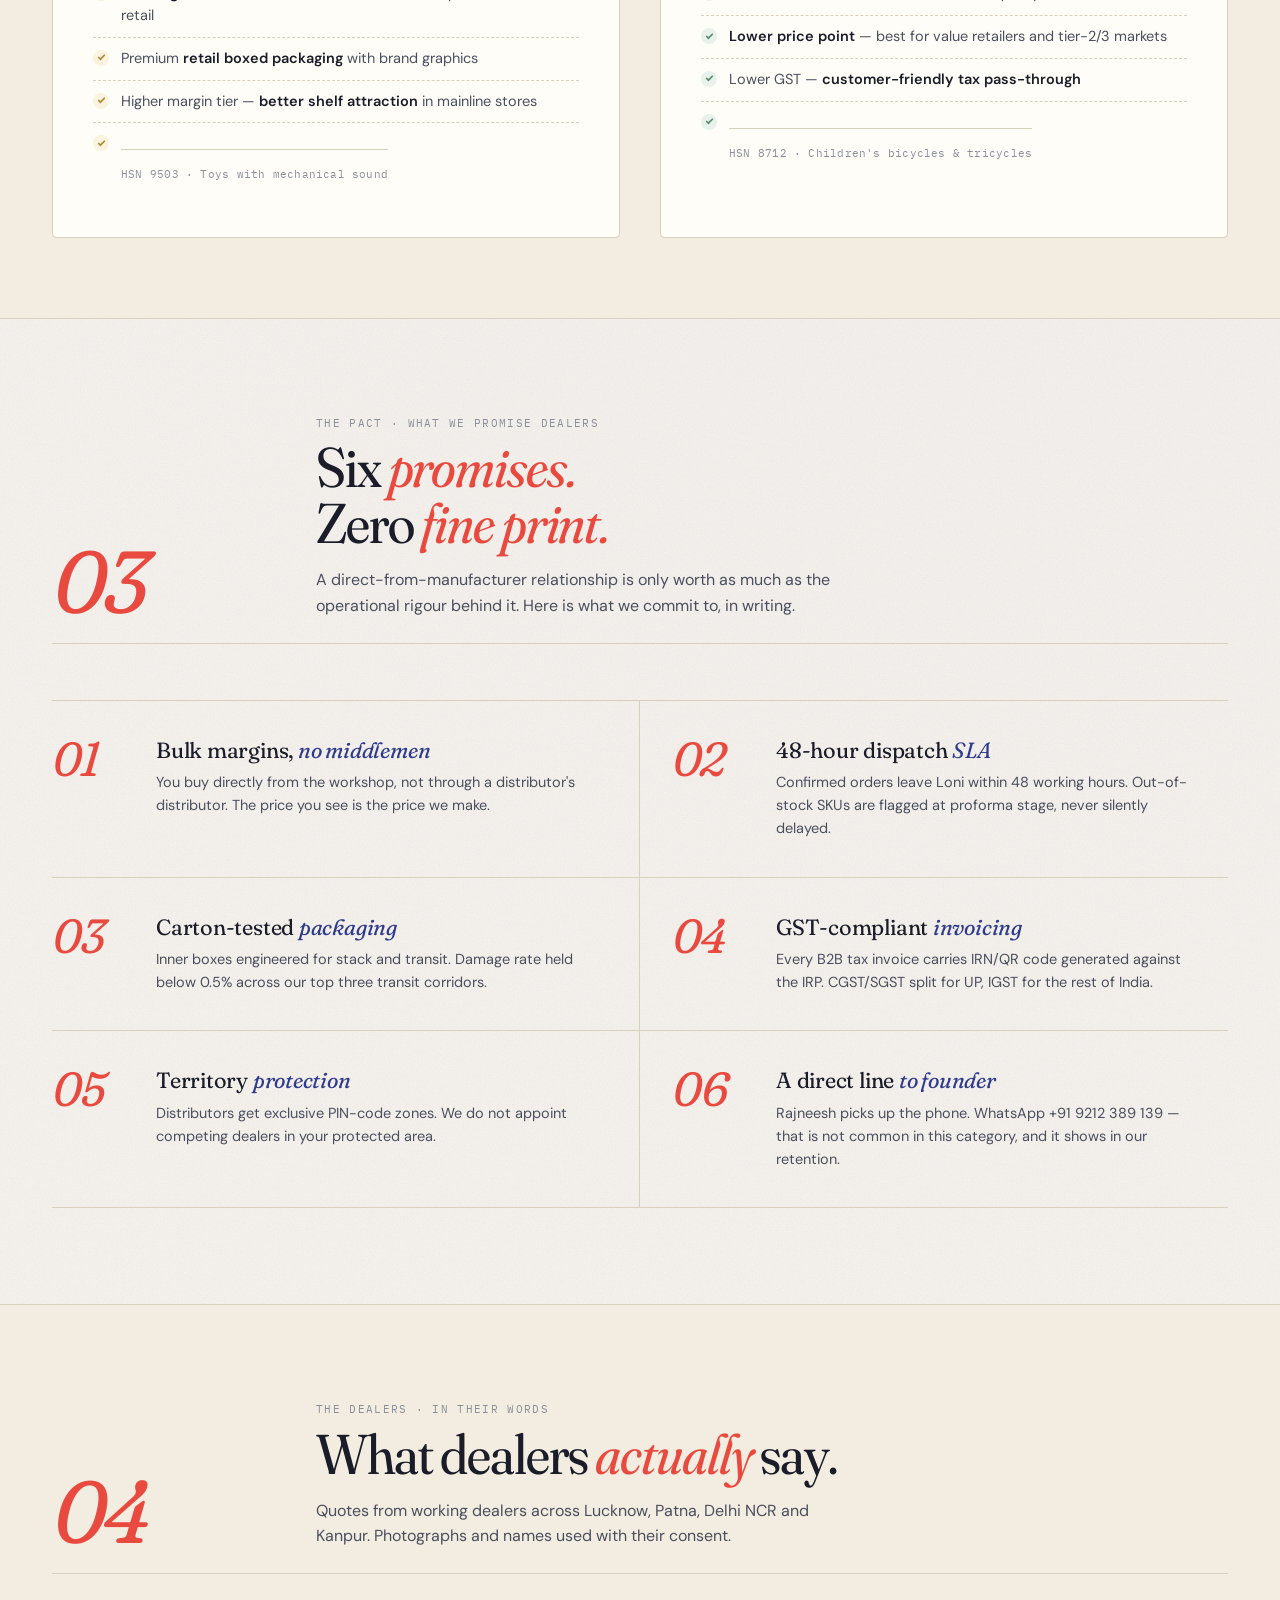
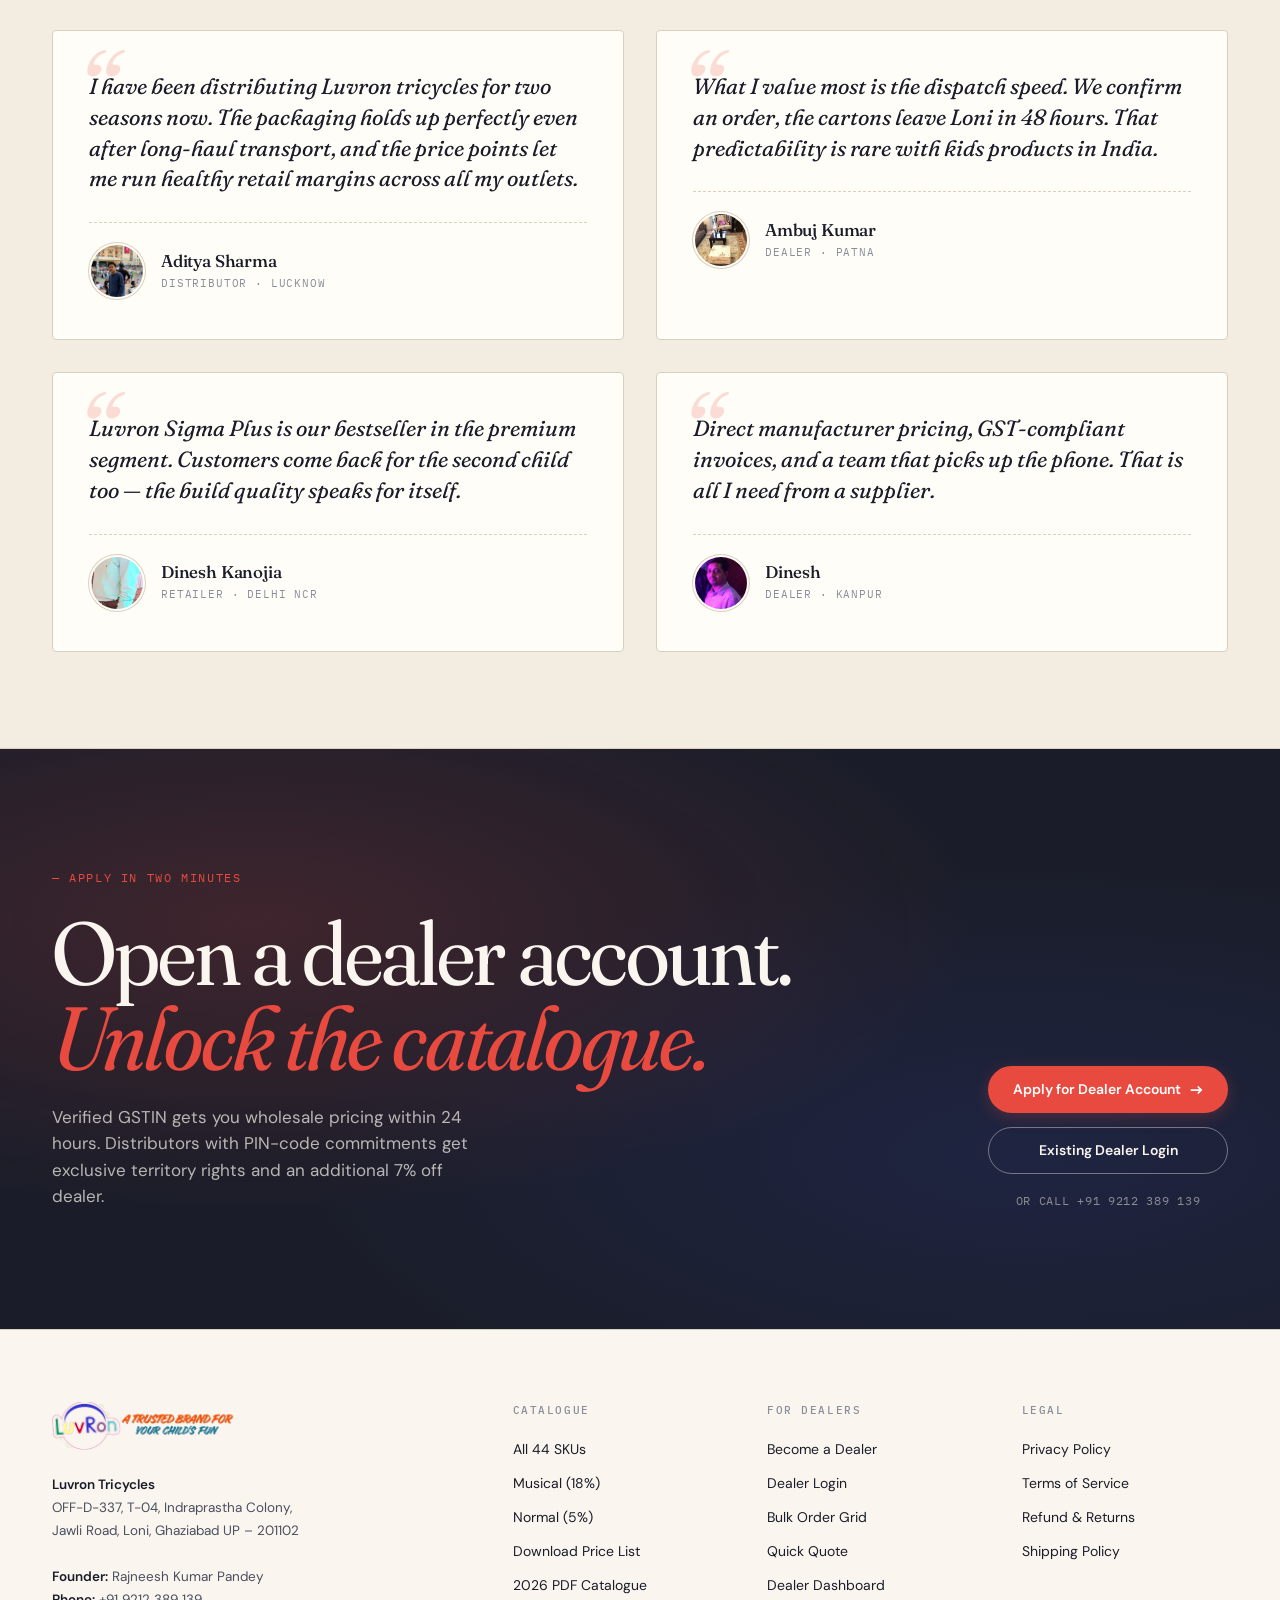
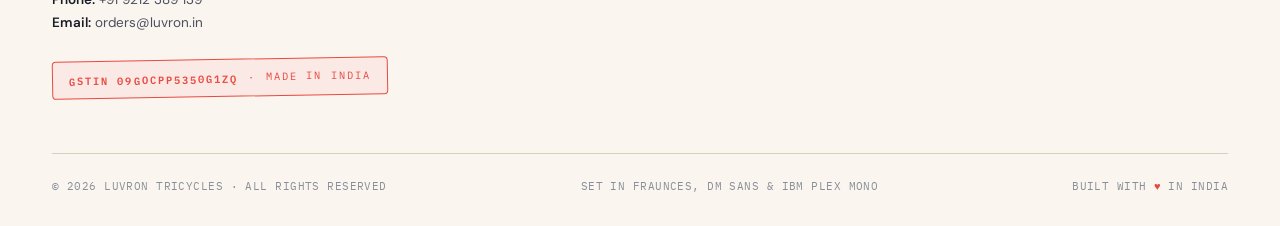
==== commit 5b5636d3: "Redesign with editorial trade-catalogue aesthetic - Apply real LuvRon logo across header and footer " ====
--- a/docs/index.html
+++ b/docs/index.html
@@ -3,421 +3,1306 @@
 <head>
 <meta charset="UTF-8">
 <meta name="viewport" content="width=device-width, initial-scale=1.0">
-<title>Luvron — India's Trusted Tricycle Manufacturer | B2B Wholesale</title>
-<meta name="description" content="Trusted Indian manufacturer of kids tricycles for B2B dealers and distributors. 14+ model families, 40+ SKUs, GST-compliant invoicing, 48-hour dispatch ex-Loni Ghaziabad UP.">
+<title>Luvron — Manufacturer-Direct Kids Tricycles for Indian Dealers · Loni, Ghaziabad</title>
+<meta name="description" content="Forty-four tricycles, packed and dispatched in 48 hours from our Loni floor. India's manufacturer-direct B2B platform for kids tricycles. GSTIN 09GOCPP5350G1ZQ.">
+<meta name="theme-color" content="#1a1d29">
+<link rel="icon" type="image/png" href="favicon.png">
+
 <link rel="preconnect" href="https://fonts.googleapis.com">
 <link rel="preconnect" href="https://fonts.gstatic.com" crossorigin>
-<link href="https://fonts.googleapis.com/css2?family=Inter:wght@400;500;600;700;800&display=swap" rel="stylesheet">
+<link href="https://fonts.googleapis.com/css2?family=Fraunces:opsz,wght,SOFT@9..144,300..900,30..100&family=DM+Sans:opsz,wght@9..40,300..700&family=IBM+Plex+Mono:wght@400;500;600&display=swap" rel="stylesheet">
+
 <style>
-* { box-sizing: border-box; margin: 0; padding: 0; }
-html { scroll-behavior: smooth; }
-body { font-family: 'Inter', -apple-system, BlinkMacSystemFont, sans-serif; color: #1a1a1a; line-height: 1.5; -webkit-font-smoothing: antialiased; }
-img { max-width: 100%; display: block; }
+/* ============================================================
+   LUVRON · Editorial Trade Catalogue
+   Designed as a cream-paper magazine for B2B dealers.
+   Palette drawn from the multi-color logo wordmark.
+   ============================================================ */
+
+:root {
+    --canvas: #faf6ef;
+    --canvas-2: #f3ece0;
+    --canvas-3: #ebe2d2;
+    --paper:   #fffdf7;
+    --paper-2: #f5efe2;
+
+    --ink:        #1a1d29;
+    --ink-soft:   #4a4f5e;
+    --ink-faint:  #8a8e9a;
+    --ink-ghost:  #b8b3a5;
+
+    --line:       #d8d0bf;
+    --line-soft:  #e6dfce;
+
+    /* Brand accents — sampled from logo letters and tagline */
+    --coral:       #e84a3f;
+    --coral-deep:  #c93a30;
+    --coral-soft:  #f4d2cd;
+    --coral-paper: #fbe9e6;
+
+    --indigo:      #2e3a8c;
+    --indigo-deep: #1f2966;
+    --indigo-soft: #d6daf0;
+    --indigo-paper:#ebedfa;
+
+    --mint:        #7aae8e;
+    --mint-deep:   #5a8c70;
+    --mint-soft:   #c8e2d2;
+    --mint-paper:  #e8f1ec;
+
+    --marigold:      #d4a847;
+    --marigold-deep: #b08a30;
+    --marigold-soft: #f0e3c0;
+    --marigold-paper:#faf3df;
+
+    --shadow-1: 0 1px 2px rgba(26, 29, 41, 0.04), 0 2px 8px rgba(26, 29, 41, 0.04);
+    --shadow-2: 0 8px 24px rgba(26, 29, 41, 0.06), 0 16px 48px rgba(26, 29, 41, 0.04);
+    --shadow-3: 0 24px 56px rgba(26, 29, 41, 0.10), 0 4px 16px rgba(26, 29, 41, 0.06);
+
+    --max-w: 1240px;
+}
+
+/* Reset */
+*,*::before,*::after { box-sizing: border-box; margin: 0; padding: 0; }
+html { scroll-behavior: smooth; -webkit-font-smoothing: antialiased; }
+body {
+    font-family: "DM Sans", -apple-system, sans-serif;
+    font-variation-settings: "opsz" 14;
+    color: var(--ink);
+    background: var(--canvas);
+    line-height: 1.5;
+    overflow-x: hidden;
+    background-image:
+        radial-gradient(circle at 20% 10%, rgba(232, 74, 63, 0.03) 0, transparent 40%),
+        radial-gradient(circle at 80% 70%, rgba(46, 58, 140, 0.025) 0, transparent 50%),
+        url("data:image/svg+xml,%3Csvg viewBox='0 0 200 200' xmlns='http://www.w3.org/2000/svg'%3E%3Cfilter id='n'%3E%3CfeTurbulence type='fractalNoise' baseFrequency='0.85' numOctaves='2' stitchTiles='stitch'/%3E%3CfeColorMatrix values='0 0 0 0 0.1 0 0 0 0 0.1 0 0 0 0 0.16 0 0 0 0.06 0'/%3E%3C/filter%3E%3Crect width='100%25' height='100%25' filter='url(%23n)'/%3E%3C/svg%3E");
+    background-size: 100% 100%, 100% 100%, 240px 240px;
+}
+img { display: block; max-width: 100%; }
 a { color: inherit; text-decoration: none; }
-.container { max-width: 1200px; margin: 0 auto; padding: 0 24px; }
-.button { display: inline-block; padding: 14px 28px; border-radius: 6px; font-weight: 600; font-size: 15px; transition: transform .15s, box-shadow .15s; }
-.button:hover { transform: translateY(-1px); box-shadow: 0 8px 20px rgba(0,0,0,0.12); }
-.button.primary { background: #ff8c00; color: #fff; }
-.button.outline { background: transparent; color: #fff; border: 2px solid #fff; }
-.button.dark { background: #1a1a1a; color: #fff; }
-.button.light { background: #fff; color: #1a1a1a; }
-
-/* Top Strip */
-.top-strip { background: #1a1a1a; color: #ccc; font-size: 13px; padding: 8px 0; text-align: center; }
-.top-strip a { color: #fff; margin: 0 8px; }
-
-/* Trust Strip */
-.trust-strip { background: #fff8e1; padding: 14px 0; text-align: center; font-size: 13px; color: #5c4a17; border-bottom: 1px solid #f0e0a8; }
-.trust-strip span { display: inline-block; margin: 0 8px; }
-.trust-strip strong { font-weight: 700; }
-
-/* Header */
-header { background: #fff; padding: 16px 0; border-bottom: 1px solid #eee; position: sticky; top: 0; z-index: 100; }
-.nav-wrap { display: flex; justify-content: space-between; align-items: center; }
-.logo { font-size: 28px; font-weight: 800; letter-spacing: -1px; color: #1a1a1a; }
-.logo span { color: #ff8c00; }
-nav ul { list-style: none; display: flex; gap: 28px; }
-nav a { font-weight: 500; font-size: 15px; color: #333; transition: color .15s; }
-nav a:hover { color: #ff8c00; }
-.nav-cta { background: #ff8c00; color: #fff; padding: 10px 20px; border-radius: 6px; font-weight: 600; font-size: 14px; }
-
-/* Hero */
-.hero { background: linear-gradient(135deg, #1a1a1a 0%, #2a2a2a 100%); color: #fff; padding: 100px 0 80px; position: relative; overflow: hidden; }
-.hero::before { content: ''; position: absolute; top: 0; right: 0; width: 60%; height: 100%; background: radial-gradient(ellipse at top right, rgba(255,140,0,0.15), transparent 70%); }
-.hero-content { position: relative; max-width: 720px; }
-.hero-badge { display: inline-block; background: rgba(255,140,0,0.15); color: #ff8c00; padding: 6px 14px; border-radius: 99px; font-size: 12px; font-weight: 600; letter-spacing: 1px; text-transform: uppercase; margin-bottom: 20px; }
-.hero h1 { font-size: 56px; line-height: 1.1; font-weight: 800; margin-bottom: 20px; letter-spacing: -1.5px; }
-.hero p { font-size: 19px; color: #ccc; margin-bottom: 32px; max-width: 560px; }
-.hero-ctas { display: flex; gap: 16px; flex-wrap: wrap; }
-
-/* Stats */
-.stats { padding: 56px 0; background: #fafafa; border-bottom: 1px solid #eee; }
-.stats-grid { display: grid; grid-template-columns: repeat(auto-fit, minmax(180px, 1fr)); gap: 32px; text-align: center; }
-.stat .num { display: block; font-size: 40px; font-weight: 800; color: #1a1a1a; margin-bottom: 4px; }
-.stat .label { display: block; font-size: 12px; text-transform: uppercase; color: #666; letter-spacing: 1px; }
-
-/* Section */
-.section { padding: 80px 0; }
-.section-head { text-align: center; max-width: 720px; margin: 0 auto 48px; }
-.section-head h2 { font-size: 36px; font-weight: 700; margin-bottom: 12px; letter-spacing: -0.5px; }
-.section-head p { color: #666; font-size: 17px; }
-.section-light { background: #fafafa; }
-
-/* Product Categories */
-.categories { display: grid; grid-template-columns: repeat(auto-fit, minmax(200px, 1fr)); gap: 16px; }
-.cat-card { background: #fff; border-radius: 10px; padding: 20px; text-align: center; border: 1px solid #eee; transition: all .2s; cursor: pointer; }
-.cat-card:hover { transform: translateY(-3px); box-shadow: 0 12px 24px rgba(0,0,0,0.06); border-color: #ff8c00; }
-.cat-card img { width: 100%; height: 160px; object-fit: contain; margin-bottom: 12px; background: #fafafa; border-radius: 6px; padding: 10px; }
-.cat-card h3 { font-size: 18px; font-weight: 700; margin-bottom: 4px; }
-.cat-card p { font-size: 12px; color: #888; }
-
-/* Why Luvron */
-.why-grid { display: grid; grid-template-columns: repeat(auto-fit, minmax(280px, 1fr)); gap: 32px; }
-.why-card { text-align: center; padding: 24px; }
-.why-card .icon { font-size: 48px; margin-bottom: 16px; display: block; }
-.why-card h3 { font-size: 20px; font-weight: 700; margin-bottom: 12px; }
-.why-card p { color: #666; font-size: 15px; }
-
-/* Products Grid */
-.products-grid { display: grid; grid-template-columns: repeat(auto-fill, minmax(220px, 1fr)); gap: 20px; }
-.product-card { background: #fff; border-radius: 10px; overflow: hidden; border: 1px solid #eee; transition: all .2s; }
-.product-card:hover { transform: translateY(-3px); box-shadow: 0 12px 24px rgba(0,0,0,0.08); }
-.product-card-img { background: #fafafa; padding: 20px; height: 200px; display: flex; align-items: center; justify-content: center; }
-.product-card-img img { max-height: 100%; max-width: 100%; object-fit: contain; }
-.product-card-body { padding: 16px; }
-.product-card .sku { font-family: 'SF Mono', Monaco, monospace; font-size: 11px; color: #999; margin-bottom: 4px; }
-.product-card h4 { font-size: 15px; font-weight: 600; margin-bottom: 8px; line-height: 1.3; }
-.product-card .pack { font-size: 12px; color: #666; margin-bottom: 8px; }
-.product-card .gst-badge { display: inline-block; padding: 2px 8px; border-radius: 99px; font-size: 11px; font-weight: 600; }
-.product-card .gst-5 { background: #dcf8c6; color: #1d6f1d; }
-.product-card .gst-18 { background: #fff3cd; color: #856404; }
-.product-card .quote { display: block; margin-top: 10px; padding: 8px; text-align: center; background: #fff8e1; color: #5c4a17; border-radius: 4px; font-size: 12px; font-weight: 600; }
-
-/* CTA Band */
-.cta-band { background: linear-gradient(135deg, #ff8c00 0%, #ff7300 100%); color: #fff; padding: 56px 0; text-align: center; }
-.cta-band h2 { font-size: 32px; font-weight: 700; margin-bottom: 8px; }
-.cta-band p { font-size: 17px; opacity: .9; margin-bottom: 24px; }
-.cta-band .button-row { display: flex; gap: 14px; justify-content: center; flex-wrap: wrap; }
-
-/* Testimonials */
-.testimonials-grid { display: grid; grid-template-columns: repeat(auto-fit, minmax(260px, 1fr)); gap: 20px; }
-.testimonial { background: #fff; border-radius: 10px; padding: 24px; box-shadow: 0 2px 8px rgba(0,0,0,0.04); }
-.testimonial .quote-mark { color: #ff8c00; font-size: 40px; line-height: 1; font-family: Georgia, serif; }
-.testimonial p { font-size: 14px; color: #333; line-height: 1.6; font-style: italic; margin: 8px 0 16px; }
-.testimonial-author { display: flex; align-items: center; gap: 14px; }
-.testimonial-author img { width: 48px; height: 48px; border-radius: 50%; object-fit: cover; border: 2px solid #ff8c00; }
-.testimonial-author strong { display: block; font-weight: 700; font-size: 15px; }
-.testimonial-author small { color: #888; font-size: 12px; }
-
-/* Footer */
-footer { background: #1a1a1a; color: #999; padding: 48px 0 16px; }
-.footer-grid { display: grid; grid-template-columns: 2fr 1fr 1fr 1fr; gap: 32px; margin-bottom: 32px; }
-.footer-brand h3 { color: #fff; font-size: 24px; font-weight: 800; margin-bottom: 12px; }
-.footer-brand p { font-size: 13px; line-height: 1.7; }
-.footer-col h4 { color: #fff; font-size: 13px; text-transform: uppercase; letter-spacing: 1px; margin-bottom: 14px; font-weight: 600; }
-.footer-col ul { list-style: none; }
-.footer-col li { margin-bottom: 8px; font-size: 13px; }
-.footer-col a:hover { color: #ff8c00; }
-.footer-legal { border-top: 1px solid #333; padding-top: 16px; font-size: 12px; text-align: center; color: #666; }
-
-/* WhatsApp Float */
-.wa-float { position: fixed; bottom: 24px; right: 24px; width: 60px; height: 60px; background: #25D366; border-radius: 50%; display: flex; align-items: center; justify-content: center; box-shadow: 0 6px 20px rgba(37, 211, 102, 0.4); z-index: 999; }
-.wa-float svg { width: 32px; height: 32px; fill: #fff; }
-
-/* Banner */
-.demo-banner { background: #ff8c00; color: #fff; padding: 8px 16px; text-align: center; font-size: 13px; font-weight: 600; }
-.demo-banner a { text-decoration: underline; }
-
-/* Responsive */
-@media (max-width: 768px) {
-    nav ul { display: none; }
-    .hero h1 { font-size: 36px; }
-    .hero p { font-size: 16px; }
-    .footer-grid { grid-template-columns: 1fr 1fr; }
-    .stats-grid { grid-template-columns: 1fr 1fr; }
-    .section { padding: 56px 0; }
-    .section-head h2 { font-size: 28px; }
-}
+button { font: inherit; cursor: pointer; background: none; border: 0; color: inherit; }
+ul { list-style: none; }
+em { font-style: italic; }
+
+.display { font-family: "Fraunces", Georgia, serif; font-variation-settings: "opsz" 144, "SOFT" 50; line-height: 0.94; letter-spacing: -0.02em; }
+.mono    { font-family: "IBM Plex Mono", monospace; }
+
+.wrap { max-width: var(--max-w); margin: 0 auto; padding: 0 32px; }
+@media (max-width: 720px) { .wrap { padding: 0 20px; } }
+
+/* PREVIEW BAR */
+.preview-bar {
+    background: var(--ink); color: var(--canvas);
+    padding: 8px 0; font-family: "IBM Plex Mono", monospace;
+    font-size: 11px; text-align: center; letter-spacing: 0.08em;
+}
+.preview-bar a { color: var(--coral); border-bottom: 1px dotted var(--coral); padding-bottom: 1px; }
+
+/* UTILITY STRIP */
+.utility {
+    background: var(--ink); color: rgba(250, 246, 239, 0.7);
+    font-family: "IBM Plex Mono", monospace; font-size: 11.5px;
+    padding: 9px 0; letter-spacing: 0.02em;
+}
+.utility .wrap { display: flex; justify-content: space-between; align-items: center; gap: 16px; flex-wrap: wrap; }
+.utility a { color: var(--canvas); transition: color .15s; }
+.utility a:hover { color: var(--coral); }
+.utility .pipe { color: rgba(250, 246, 239, 0.25); margin: 0 8px; }
+@media (max-width: 720px) {
+    .utility .wrap { justify-content: center; font-size: 10.5px; }
+    .utility .hide-mobile { display: none; }
+}
+
+/* HEADER */
+.site-header {
+    border-bottom: 1px solid var(--line-soft);
+    padding: 18px 0; position: sticky; top: 0; z-index: 50;
+    backdrop-filter: blur(12px);
+    background: rgba(250, 246, 239, 0.92);
+}
+.header-row { display: flex; align-items: center; justify-content: space-between; gap: 32px; }
+.logo-link { display: flex; align-items: center; }
+.logo-link img { height: 44px; width: auto; }
+
+.site-nav ul { display: flex; gap: 32px; align-items: center; }
+.site-nav a {
+    font-family: "DM Sans", sans-serif; font-size: 14.5px; font-weight: 500;
+    color: var(--ink); transition: color .15s;
+    position: relative; padding-bottom: 2px;
+}
+.site-nav a:hover { color: var(--coral); }
+.site-nav a::after {
+    content: ""; position: absolute; left: 0; right: 0; bottom: -3px;
+    height: 1px; background: var(--coral);
+    transform: scaleX(0); transform-origin: left;
+    transition: transform .25s ease;
+}
+.site-nav a:hover::after { transform: scaleX(1); }
+
+.cta-button {
+    display: inline-flex; align-items: center; gap: 8px;
+    padding: 12px 22px; border-radius: 999px;
+    font-family: "DM Sans", sans-serif; font-weight: 600; font-size: 14px;
+    transition: transform .15s, box-shadow .15s, background .15s;
+    border: 1px solid transparent;
+}
+.cta-button.primary {
+    background: var(--coral); color: white;
+    box-shadow: 0 4px 16px rgba(232, 74, 63, 0.25);
+}
+.cta-button.primary:hover {
+    background: var(--coral-deep); transform: translateY(-1px);
+    box-shadow: 0 8px 24px rgba(232, 74, 63, 0.32);
+}
+.cta-button.ghost {
+    background: transparent; color: var(--ink); border-color: var(--ink);
+}
+.cta-button.ghost:hover { background: var(--ink); color: var(--canvas); }
+.cta-button.outline-cream {
+    background: transparent; color: var(--canvas);
+    border: 1px solid rgba(250, 246, 239, 0.4);
+}
+.cta-button.outline-cream:hover { background: var(--canvas); color: var(--ink); }
+.cta-button .arrow { width: 14px; height: 14px; transition: transform .2s; }
+.cta-button:hover .arrow { transform: translateX(3px); }
+
+.mobile-toggle { display: none; }
+@media (max-width: 900px) {
+    .site-nav { display: none; }
+    .site-nav.open {
+        display: block; position: absolute; top: 100%; left: 0; right: 0;
+        background: var(--canvas); padding: 24px;
+        border-bottom: 1px solid var(--line);
+    }
+    .site-nav.open ul { flex-direction: column; align-items: flex-start; gap: 16px; }
+    .mobile-toggle {
+        display: inline-flex; align-items: center; justify-content: center;
+        width: 40px; height: 40px;
+        border: 1px solid var(--ink); border-radius: 999px;
+    }
+    .mobile-toggle svg { width: 16px; height: 16px; }
+    .nav-cta-desktop { display: none; }
+}
+
+/* HERO */
+.hero { padding: 64px 0 80px; position: relative; overflow: hidden; }
+.hero::before {
+    content: ""; position: absolute;
+    top: 0; left: -10%; width: 30%; height: 100%;
+    background: radial-gradient(ellipse at center, rgba(46, 58, 140, 0.05), transparent 60%);
+    pointer-events: none;
+}
+.hero-grid {
+    display: grid;
+    grid-template-columns: minmax(0, 1.05fr) minmax(0, 0.95fr);
+    gap: 72px; align-items: center; position: relative;
+}
+@media (max-width: 980px) {
+    .hero-grid { grid-template-columns: 1fr; gap: 56px; }
+    .hero { padding: 48px 0 64px; }
+}
+
+.hero-eyebrow {
+    font-family: "IBM Plex Mono", monospace;
+    font-size: 11.5px; font-weight: 500;
+    text-transform: uppercase; letter-spacing: 0.12em;
+    color: var(--coral);
+    display: flex; align-items: center; gap: 12px;
+    margin-bottom: 32px;
+}
+.hero-eyebrow .dash { width: 32px; height: 1px; background: var(--coral); }
+
+.hero-title {
+    font-size: clamp(56px, 9vw, 124px);
+    font-weight: 400; margin-bottom: 28px; color: var(--ink);
+}
+.hero-title em {
+    color: var(--coral); font-style: italic;
+    font-variation-settings: "opsz" 144, "SOFT" 100;
+    display: block;
+}
+.hero-title .punc { color: var(--coral); font-style: normal; }
+
+.hero-sub {
+    font-size: 18px; line-height: 1.55;
+    color: var(--ink-soft); max-width: 480px;
+    margin-bottom: 36px; font-weight: 400;
+}
+.hero-sub strong { color: var(--ink); font-weight: 600; }
+
+.hero-actions { display: flex; gap: 14px; flex-wrap: wrap; align-items: center; }
+.hero-actions .meta {
+    font-family: "IBM Plex Mono", monospace; font-size: 11.5px;
+    color: var(--ink-faint); letter-spacing: 0.04em; margin-left: 6px;
+}
+
+.hero-feature {
+    position: relative; aspect-ratio: 4 / 5;
+    background: var(--paper); border-radius: 4px;
+}
+.hero-feature::after {
+    content: ""; position: absolute;
+    inset: 8% 12%;
+    background: radial-gradient(ellipse at center, var(--coral-soft), transparent 65%);
+    z-index: 0; filter: blur(40px);
+}
+.hero-feature-img {
+    position: absolute; inset: 0;
+    display: flex; align-items: center; justify-content: center;
+    z-index: 1;
+}
+.hero-feature-img img {
+    max-width: 78%; max-height: 82%; object-fit: contain;
+    filter: drop-shadow(0 32px 48px rgba(26, 29, 41, 0.18));
+    transform-origin: center;
+    transition: transform .4s cubic-bezier(.23,1,.32,1);
+}
+.hero-feature:hover .hero-feature-img img { transform: scale(1.03) rotate(-1deg); }
+
+.hero-tag {
+    position: absolute; z-index: 2;
+    background: var(--paper); border: 1px solid var(--line);
+    padding: 12px 16px; box-shadow: var(--shadow-2);
+    font-family: "IBM Plex Mono", monospace;
+    font-size: 11px; line-height: 1.45; letter-spacing: 0.02em;
+    color: var(--ink); border-radius: 2px;
+}
+.hero-tag .label {
+    display: block; color: var(--ink-faint);
+    font-size: 9.5px; text-transform: uppercase;
+    letter-spacing: 0.14em; margin-bottom: 3px;
+}
+.hero-tag .val {
+    font-weight: 600; font-size: 13px;
+    font-family: "Fraunces", serif;
+    font-variation-settings: "opsz" 24;
+    letter-spacing: -0.01em;
+}
+.hero-tag.tl { top: 6%; left: -4%; transform: rotate(-2deg); }
+.hero-tag.tr { top: 14%; right: -8%; transform: rotate(1.5deg); }
+.hero-tag.bl { bottom: 18%; left: -10%; transform: rotate(-1deg); }
+.hero-tag.br { bottom: 6%; right: -4%; transform: rotate(2deg); }
+.hero-tag.feature {
+    background: var(--ink); color: var(--canvas); border-color: var(--ink);
+}
+.hero-tag.feature .label { color: rgba(250, 246, 239, 0.6); }
+.hero-tag.feature .val { color: var(--marigold-soft); }
+
+@media (max-width: 980px) {
+    .hero-tag.tl, .hero-tag.tr, .hero-tag.bl, .hero-tag.br {
+        position: static; transform: none;
+        display: inline-block; margin: 4px;
+    }
+}
+
+.hero-deco-arrow {
+    position: absolute; width: 90px; z-index: 1;
+    color: var(--ink-faint); opacity: 0.5;
+}
+.hero-deco-arrow.a1 { top: 22%; left: -6%; transform: rotate(-15deg); }
+.hero-deco-arrow.a2 { bottom: 22%; right: -6%; transform: rotate(160deg); }
+@media (max-width: 980px) { .hero-deco-arrow { display: none; } }
+
+/* MARQUEE */
+.marquee-strip {
+    background: var(--ink); color: var(--canvas);
+    padding: 22px 0; overflow: hidden;
+    border-top: 1px solid var(--ink); border-bottom: 1px solid var(--ink);
+}
+.marquee-track {
+    display: flex; gap: 56px; width: fit-content;
+    animation: marquee 38s linear infinite; white-space: nowrap;
+}
+.marquee-item {
+    display: inline-flex; align-items: center; gap: 14px;
+    font-family: "Fraunces", serif; font-size: 28px; font-style: italic;
+    font-variation-settings: "opsz" 144, "SOFT" 100; letter-spacing: -0.01em;
+}
+.marquee-item .dot {
+    display: inline-block; width: 6px; height: 6px;
+    border-radius: 50%; background: var(--coral);
+}
+.marquee-item .dot.indigo { background: var(--indigo); }
+.marquee-item .dot.mint { background: var(--mint); }
+.marquee-item .dot.gold { background: var(--marigold); }
+@keyframes marquee {
+    from { transform: translateX(0); }
+    to { transform: translateX(-50%); }
+}
+
+/* STATS */
+.stats { padding: 80px 0 56px; }
+.stats-grid {
+    display: grid; grid-template-columns: repeat(5, 1fr); gap: 0;
+    border-top: 1px solid var(--line); border-bottom: 1px solid var(--line);
+}
+.stat-cell {
+    padding: 36px 24px;
+    border-right: 1px solid var(--line-soft); position: relative;
+}
+.stat-cell:last-child { border-right: 0; }
+.stat-cell .num {
+    font-family: "Fraunces", serif;
+    font-variation-settings: "opsz" 144, "SOFT" 60;
+    font-size: 64px; line-height: 1; color: var(--ink);
+    margin-bottom: 8px; letter-spacing: -0.02em; font-weight: 400;
+}
+.stat-cell .num em { color: var(--coral); font-style: italic; }
+.stat-cell .num .small { font-size: 32px; }
+.stat-cell .label {
+    font-family: "IBM Plex Mono", monospace; font-size: 11px;
+    color: var(--ink-soft); text-transform: uppercase; letter-spacing: 0.1em;
+}
+@media (max-width: 980px) {
+    .stats-grid { grid-template-columns: repeat(2, 1fr); }
+    .stat-cell { border-bottom: 1px solid var(--line-soft); }
+    .stat-cell:nth-child(odd) { border-right: 1px solid var(--line-soft); }
+    .stat-cell:nth-child(even) { border-right: 0; }
+    .stat-cell:nth-child(5) { grid-column: 1 / -1; border-right: 0; border-bottom: 0; }
+    .stat-cell .num { font-size: 48px; }
+}
+@media (max-width: 480px) {
+    .stat-cell { padding: 24px 16px; }
+    .stat-cell .num { font-size: 40px; }
+}
+
+/* SECTION HEADERS */
+.section-head {
+    display: grid; grid-template-columns: 200px 1fr;
+    gap: 64px; margin-bottom: 56px; align-items: end;
+    padding-bottom: 24px; border-bottom: 1px solid var(--line);
+}
+.section-num {
+    font-family: "Fraunces", serif;
+    font-variation-settings: "opsz" 144, "SOFT" 100;
+    font-size: 88px; line-height: 0.85;
+    color: var(--coral); font-style: italic; font-weight: 400;
+}
+.section-meta {
+    font-family: "IBM Plex Mono", monospace;
+    font-size: 11px; text-transform: uppercase;
+    letter-spacing: 0.12em; color: var(--ink-faint); margin-bottom: 8px;
+}
+.section-title {
+    font-family: "Fraunces", serif;
+    font-variation-settings: "opsz" 144, "SOFT" 50;
+    font-size: clamp(36px, 5vw, 56px);
+    line-height: 1; color: var(--ink);
+    letter-spacing: -0.02em; font-weight: 400;
+}
+.section-title em { color: var(--coral); font-style: italic; }
+.section-title .alt { color: var(--indigo); font-style: italic; }
+.section-blurb {
+    font-size: 16px; color: var(--ink-soft);
+    max-width: 520px; line-height: 1.6; margin-top: 16px;
+}
+@media (max-width: 720px) {
+    .section-head { grid-template-columns: 1fr; gap: 16px; }
+    .section-num { font-size: 64px; }
+}
+
+/* CATALOGUE */
+.catalogue { padding: 96px 0; }
+
+.cat-toolbar {
+    display: flex; flex-wrap: wrap; gap: 24px;
+    align-items: center; justify-content: space-between;
+    margin-bottom: 40px; padding: 20px 24px;
+    background: var(--paper); border: 1px solid var(--line);
+    border-radius: 4px;
+}
+.cat-filters { display: flex; flex-wrap: wrap; gap: 8px; align-items: center; }
+.cat-filters .filter-label {
+    font-family: "IBM Plex Mono", monospace;
+    font-size: 10.5px; text-transform: uppercase;
+    letter-spacing: 0.12em; color: var(--ink-faint); margin-right: 4px;
+}
+.chip {
+    display: inline-flex; align-items: center; gap: 6px;
+    padding: 7px 14px; border-radius: 999px;
+    font-family: "DM Sans", sans-serif; font-size: 12.5px; font-weight: 500;
+    color: var(--ink-soft); background: var(--canvas-2);
+    border: 1px solid transparent; transition: all .15s; cursor: pointer;
+}
+.chip:hover { background: var(--canvas-3); color: var(--ink); }
+.chip.active { background: var(--ink); color: var(--canvas); border-color: var(--ink); }
+.chip .dot {
+    width: 7px; height: 7px; border-radius: 50%;
+    background: currentColor; opacity: 0.5;
+}
+.chip.active .dot { opacity: 1; }
+.chip.musical-chip .dot { background: var(--marigold-deep); opacity: 1; }
+.chip.normal-chip .dot { background: var(--mint-deep); opacity: 1; }
+
+.cat-count {
+    font-family: "IBM Plex Mono", monospace;
+    font-size: 11.5px; color: var(--ink-soft); letter-spacing: 0.04em;
+}
+.cat-count strong { color: var(--ink); font-weight: 600; }
+
+.cat-grid {
+    display: grid; grid-template-columns: repeat(4, 1fr); gap: 0;
+    border-top: 1px solid var(--line-soft);
+    border-left: 1px solid var(--line-soft);
+}
+.cat-item {
+    background: var(--paper);
+    border-right: 1px solid var(--line-soft);
+    border-bottom: 1px solid var(--line-soft);
+    padding: 28px 24px 24px;
+    transition: background .25s, transform .25s;
+    position: relative; cursor: pointer;
+    display: flex; flex-direction: column;
+}
+.cat-item:hover { background: var(--canvas-2); }
+.cat-item.hidden { display: none; }
+.cat-img {
+    aspect-ratio: 1 / 1.05; background: var(--canvas);
+    border-radius: 2px; display: flex;
+    align-items: center; justify-content: center;
+    margin-bottom: 18px; overflow: hidden; position: relative;
+}
+.cat-img img {
+    max-width: 82%; max-height: 82%; object-fit: contain;
+    transition: transform .35s cubic-bezier(.23,1,.32,1);
+}
+.cat-item:hover .cat-img img { transform: scale(1.06) rotate(-2deg); }
+.cat-tier-badge {
+    position: absolute; top: 10px; left: 10px;
+    font-family: "IBM Plex Mono", monospace;
+    font-size: 9px; text-transform: uppercase;
+    letter-spacing: 0.1em; padding: 3px 8px;
+    border-radius: 999px; font-weight: 500;
+    display: inline-flex; align-items: center; gap: 4px;
+}
+.cat-tier-badge.musical {
+    background: var(--marigold-paper); color: var(--marigold-deep);
+    border: 1px solid var(--marigold-soft);
+}
+.cat-tier-badge.normal {
+    background: var(--mint-paper); color: var(--mint-deep);
+    border: 1px solid var(--mint-soft);
+}
+.cat-tier-badge svg { width: 9px; height: 9px; }
+
+.cat-sku {
+    font-family: "IBM Plex Mono", monospace;
+    font-size: 10.5px; color: var(--ink-faint);
+    text-transform: uppercase; letter-spacing: 0.06em; margin-bottom: 6px;
+}
+.cat-name {
+    font-family: "Fraunces", serif;
+    font-variation-settings: "opsz" 36, "SOFT" 50;
+    font-size: 19px; color: var(--ink);
+    margin-bottom: 12px; letter-spacing: -0.01em;
+    line-height: 1.15; flex-grow: 1;
+}
+.cat-meta {
+    font-family: "IBM Plex Mono", monospace;
+    font-size: 10.5px; color: var(--ink-soft);
+    line-height: 1.7; letter-spacing: 0.02em;
+    border-top: 1px dashed var(--line);
+    padding-top: 12px; margin-top: 4px;
+}
+.cat-meta-row { display: flex; justify-content: space-between; }
+.cat-meta-row .k {
+    color: var(--ink-faint); text-transform: uppercase;
+    letter-spacing: 0.1em; font-size: 9.5px;
+}
+.cat-meta-row .v { color: var(--ink); font-weight: 500; }
+
+.cat-cta {
+    display: block; margin-top: 14px;
+    padding: 8px 12px; border: 1px solid var(--ink);
+    border-radius: 999px; text-align: center;
+    font-family: "DM Sans", sans-serif;
+    font-size: 12.5px; font-weight: 500; color: var(--ink);
+    transition: background .15s, color .15s;
+}
+.cat-item:hover .cat-cta { background: var(--ink); color: var(--canvas); }
+
+@media (max-width: 980px) { .cat-grid { grid-template-columns: repeat(3, 1fr); } }
+@media (max-width: 720px) {
+    .cat-grid { grid-template-columns: repeat(2, 1fr); }
+    .cat-item { padding: 20px 16px 16px; }
+    .cat-name { font-size: 16px; }
+}
+@media (max-width: 480px) {
+    .cat-grid { grid-template-columns: 1fr; }
+}
+
+/* TIERS */
+.tiers {
+    padding: 80px 0; background: var(--canvas-2);
+    border-top: 1px solid var(--line); border-bottom: 1px solid var(--line);
+}
+.tiers-grid {
+    display: grid; grid-template-columns: repeat(2, 1fr);
+    gap: 40px; margin-top: 32px;
+}
+.tier-card {
+    background: var(--paper); border: 1px solid var(--line);
+    padding: 44px 40px; border-radius: 4px;
+    position: relative; overflow: hidden;
+}
+.tier-card::before {
+    content: ""; position: absolute;
+    top: -40px; right: -40px;
+    width: 220px; height: 220px;
+    border-radius: 50%; opacity: 0.18;
+}
+.tier-card.musical::before { background: var(--marigold); }
+.tier-card.normal::before { background: var(--mint); }
+.tier-marker {
+    font-family: "IBM Plex Mono", monospace;
+    font-size: 11px; text-transform: uppercase;
+    letter-spacing: 0.14em; margin-bottom: 16px;
+    display: flex; align-items: center; gap: 10px;
+}
+.tier-card.musical .tier-marker { color: var(--marigold-deep); }
+.tier-card.normal .tier-marker { color: var(--mint-deep); }
+.tier-marker .icon-circle {
+    width: 28px; height: 28px;
+    border-radius: 50%;
+    display: inline-flex; align-items: center; justify-content: center;
+}
+.tier-card.musical .tier-marker .icon-circle {
+    background: var(--marigold-paper);
+    border: 1px solid var(--marigold-soft);
+}
+.tier-card.normal .tier-marker .icon-circle {
+    background: var(--mint-paper);
+    border: 1px solid var(--mint-soft);
+}
+.tier-marker svg { width: 14px; height: 14px; }
+
+.tier-name {
+    font-family: "Fraunces", serif;
+    font-variation-settings: "opsz" 144, "SOFT" 50;
+    font-size: 56px; color: var(--ink);
+    line-height: 1; margin-bottom: 14px;
+    letter-spacing: -0.02em; font-weight: 400;
+    position: relative;
+}
+.tier-name em { font-style: italic; }
+.tier-card.musical .tier-name em { color: var(--marigold-deep); }
+.tier-card.normal .tier-name em { color: var(--mint-deep); }
+
+.tier-rate {
+    font-family: "Fraunces", serif;
+    font-variation-settings: "opsz" 36;
+    font-size: 22px; margin-bottom: 24px;
+    color: var(--ink-soft); font-style: italic; font-weight: 400;
+}
+.tier-rate .num {
+    font-size: 28px; font-weight: 600;
+    color: var(--ink); margin-right: 8px; font-style: normal;
+}
+
+.tier-features { font-size: 14.5px; color: var(--ink-soft); }
+.tier-features li {
+    display: flex; gap: 12px; align-items: flex-start;
+    padding: 10px 0; border-top: 1px dashed var(--line);
+}
+.tier-features li:first-child { border-top: 0; padding-top: 0; }
+.tier-features .check {
+    flex-shrink: 0; width: 16px; height: 16px;
+    border-radius: 50%; background: var(--canvas-2);
+    display: inline-flex; align-items: center; justify-content: center;
+    margin-top: 2px;
+}
+.tier-card.musical .tier-features .check {
+    background: var(--marigold-paper); color: var(--marigold-deep);
+}
+.tier-card.normal .tier-features .check {
+    background: var(--mint-paper); color: var(--mint-deep);
+}
+.tier-features .check svg { width: 9px; height: 9px; }
+.tier-features li strong { color: var(--ink); font-weight: 600; }
+.tier-features .hsn {
+    font-family: "IBM Plex Mono", monospace;
+    font-size: 11px; color: var(--ink-faint);
+    margin-top: 16px; padding-top: 16px;
+    border-top: 1px solid var(--line); display: block;
+    letter-spacing: 0.02em;
+}
+@media (max-width: 720px) {
+    .tiers-grid { grid-template-columns: 1fr; gap: 24px; }
+    .tier-card { padding: 32px 24px; }
+    .tier-name { font-size: 44px; }
+}
+
+/* PACT */
+.pact { padding: 96px 0; }
+.pact-list {
+    display: grid; grid-template-columns: repeat(2, 1fr); gap: 0;
+    border-top: 1px solid var(--line);
+}
+.pact-item {
+    padding: 36px 32px 36px 0;
+    border-bottom: 1px solid var(--line);
+    display: grid; grid-template-columns: 80px 1fr;
+    gap: 24px; align-items: start; position: relative;
+}
+.pact-item:nth-child(odd) {
+    border-right: 1px solid var(--line);
+    padding-right: 32px; padding-left: 0;
+}
+.pact-item:nth-child(even) { padding-left: 32px; }
+.pact-num {
+    font-family: "Fraunces", serif;
+    font-variation-settings: "opsz" 144, "SOFT" 100;
+    font-size: 48px; line-height: 0.9;
+    color: var(--coral); font-style: italic; font-weight: 400;
+}
+.pact-h {
+    font-family: "Fraunces", serif;
+    font-variation-settings: "opsz" 36, "SOFT" 50;
+    font-size: 22px; color: var(--ink);
+    margin-bottom: 8px; letter-spacing: -0.01em;
+    line-height: 1.2; font-weight: 400;
+}
+.pact-h em { color: var(--indigo); font-style: italic; }
+.pact-p { font-size: 14.5px; line-height: 1.6; color: var(--ink-soft); }
+@media (max-width: 720px) {
+    .pact-list { grid-template-columns: 1fr; }
+    .pact-item { padding: 24px 0 !important; border-right: 0 !important; }
+}
+
+/* TESTIMONIALS */
+.testimonials {
+    padding: 96px 0; background: var(--canvas-2);
+    border-top: 1px solid var(--line); border-bottom: 1px solid var(--line);
+}
+.testimonial-grid {
+    display: grid; grid-template-columns: repeat(2, 1fr); gap: 32px;
+}
+.testimonial {
+    background: var(--paper); border: 1px solid var(--line);
+    padding: 40px 36px; border-radius: 4px; position: relative;
+}
+.testimonial::before {
+    content: "\201C"; position: absolute;
+    top: 8px; left: 24px;
+    font-family: "Fraunces", serif; font-size: 96px; line-height: 1;
+    color: var(--coral); opacity: 0.18;
+    font-style: italic; font-weight: 400;
+}
+.testimonial-q {
+    font-family: "Fraunces", serif;
+    font-variation-settings: "opsz" 36, "SOFT" 50;
+    font-size: 22px; line-height: 1.4;
+    color: var(--ink); font-style: italic; font-weight: 400;
+    margin-bottom: 28px; position: relative; z-index: 1;
+}
+.testimonial-meta {
+    display: flex; align-items: center; gap: 16px;
+    padding-top: 20px; border-top: 1px dashed var(--line);
+}
+.testimonial-meta img {
+    width: 56px; height: 56px;
+    border-radius: 50%; object-fit: cover;
+    background: var(--canvas-2); border: 2px solid var(--paper);
+    box-shadow: 0 0 0 1px var(--line);
+}
+.testimonial-meta .who { flex-grow: 1; line-height: 1.3; }
+.testimonial-meta .who strong {
+    font-family: "Fraunces", serif;
+    font-variation-settings: "opsz" 24;
+    font-size: 17px; color: var(--ink); display: block;
+    font-weight: 500; letter-spacing: -0.01em;
+}
+.testimonial-meta .who small {
+    font-family: "IBM Plex Mono", monospace;
+    font-size: 10.5px; color: var(--ink-faint);
+    text-transform: uppercase; letter-spacing: 0.08em;
+}
+@media (max-width: 720px) {
+    .testimonial-grid { grid-template-columns: 1fr; }
+    .testimonial { padding: 28px 24px; }
+    .testimonial-q { font-size: 18px; }
+}
+
+/* CTA BAND */
+.cta-band {
+    padding: 120px 0; background: var(--ink);
+    color: var(--canvas); position: relative; overflow: hidden;
+}
+.cta-band::before {
+    content: ""; position: absolute; inset: 0;
+    background:
+        radial-gradient(ellipse at 20% 30%, rgba(232, 74, 63, 0.18), transparent 50%),
+        radial-gradient(ellipse at 80% 70%, rgba(46, 58, 140, 0.25), transparent 50%);
+    pointer-events: none;
+}
+.cta-band-grid {
+    display: grid; grid-template-columns: 1fr auto;
+    gap: 64px; align-items: end; position: relative; z-index: 1;
+}
+.cta-eyebrow {
+    font-family: "IBM Plex Mono", monospace;
+    font-size: 11.5px; text-transform: uppercase;
+    letter-spacing: 0.14em; color: var(--coral); margin-bottom: 24px;
+}
+.cta-title {
+    font-family: "Fraunces", serif;
+    font-variation-settings: "opsz" 144, "SOFT" 50;
+    font-size: clamp(48px, 7vw, 96px);
+    line-height: 0.95; color: var(--canvas);
+    letter-spacing: -0.02em; margin-bottom: 24px; font-weight: 400;
+}
+.cta-title em { color: var(--coral); font-style: italic; }
+.cta-sub {
+    font-size: 17px; line-height: 1.55;
+    max-width: 420px; color: rgba(250, 246, 239, 0.7);
+}
+.cta-actions {
+    display: flex; flex-direction: column;
+    gap: 14px; align-items: stretch; min-width: 240px;
+}
+.cta-actions .cta-button { justify-content: center; }
+.cta-tel {
+    font-family: "IBM Plex Mono", monospace;
+    font-size: 11.5px; color: rgba(250, 246, 239, 0.5);
+    text-align: center; letter-spacing: 0.06em; margin-top: 4px;
+}
+@media (max-width: 720px) {
+    .cta-band-grid { grid-template-columns: 1fr; gap: 32px; }
+    .cta-band { padding: 80px 0; }
+}
+
+/* FOOTER */
+footer.site-footer {
+    padding: 72px 0 32px; background: var(--canvas);
+    border-top: 1px solid var(--line);
+}
+.footer-grid {
+    display: grid; grid-template-columns: 2fr 1fr 1fr 1fr;
+    gap: 48px; margin-bottom: 56px;
+}
+.footer-brand .logo-mark { height: 48px; margin-bottom: 24px; width: auto; }
+.footer-brand .nap {
+    font-size: 13.5px; color: var(--ink-soft);
+    line-height: 1.7; max-width: 340px;
+}
+.footer-brand .nap strong { color: var(--ink); font-weight: 600; }
+.footer-stamp {
+    margin-top: 24px;
+    display: inline-flex; align-items: center; gap: 10px;
+    padding: 10px 16px;
+    border: 1.5px solid var(--coral); border-radius: 4px;
+    color: var(--coral);
+    font-family: "IBM Plex Mono", monospace;
+    font-size: 10.5px; text-transform: uppercase;
+    letter-spacing: 0.1em; background: var(--coral-paper);
+    transform: rotate(-1deg);
+}
+.footer-stamp .gstin { font-weight: 600; }
+.footer-col h4 {
+    font-family: "IBM Plex Mono", monospace;
+    font-size: 11px; text-transform: uppercase;
+    letter-spacing: 0.14em; color: var(--ink-faint);
+    margin-bottom: 18px; font-weight: 500;
+}
+.footer-col li { margin-bottom: 10px; }
+.footer-col a {
+    font-size: 14px; color: var(--ink); transition: color .15s;
+    border-bottom: 1px solid transparent; padding-bottom: 1px;
+}
+.footer-col a:hover { color: var(--coral); border-bottom-color: var(--coral); }
+
+.colophon {
+    border-top: 1px solid var(--line); padding-top: 24px;
+    display: flex; justify-content: space-between; align-items: center;
+    flex-wrap: wrap; gap: 16px;
+    font-family: "IBM Plex Mono", monospace;
+    font-size: 11px; color: var(--ink-faint); letter-spacing: 0.04em;
+}
+.colophon .heart { color: var(--coral); }
+@media (max-width: 720px) {
+    .footer-grid { grid-template-columns: 1fr 1fr; gap: 32px; }
+    .footer-brand { grid-column: 1 / -1; }
+}
+@media (max-width: 480px) {
+    .footer-grid { grid-template-columns: 1fr; }
+}
+
+/* WHATSAPP FLOAT */
+.wa-float {
+    position: fixed; bottom: 24px; right: 24px;
+    background: var(--ink); color: var(--canvas);
+    border-radius: 999px; padding: 14px 22px 14px 14px;
+    display: flex; align-items: center; gap: 12px;
+    box-shadow: var(--shadow-3); z-index: 99;
+    transition: transform .2s, background .2s;
+}
+.wa-float:hover { transform: translateY(-2px); background: #25D366; }
+.wa-float .ico {
+    width: 36px; height: 36px;
+    background: #25D366; color: white;
+    border-radius: 50%;
+    display: flex; align-items: center; justify-content: center;
+}
+.wa-float:hover .ico { background: var(--paper); color: #25D366; }
+.wa-float .ico svg { width: 18px; height: 18px; fill: currentColor; }
+.wa-float .txt { display: flex; flex-direction: column; line-height: 1.2; }
+.wa-float .txt small {
+    font-family: "IBM Plex Mono", monospace; font-size: 9.5px;
+    color: rgba(250, 246, 239, 0.6);
+    text-transform: uppercase; letter-spacing: 0.12em; margin-bottom: 2px;
+}
+.wa-float .txt strong {
+    font-family: "Fraunces", serif;
+    font-variation-settings: "opsz" 24;
+    font-size: 14px; font-weight: 500; letter-spacing: -0.01em;
+}
+@media (max-width: 720px) {
+    .wa-float { padding: 10px; }
+    .wa-float .txt { display: none; }
+}
+
+/* REVEAL ANIMATIONS */
+.reveal {
+    opacity: 0; transform: translateY(24px);
+    transition: opacity .8s cubic-bezier(.23,1,.32,1),
+                transform .8s cubic-bezier(.23,1,.32,1);
+}
+.reveal.visible { opacity: 1; transform: translateY(0); }
+.reveal-delay-1 { transition-delay: .1s; }
+.reveal-delay-2 { transition-delay: .2s; }
+.reveal-delay-3 { transition-delay: .3s; }
+.reveal-delay-4 { transition-delay: .4s; }
+.reveal-delay-5 { transition-delay: .5s; }
+
+@keyframes fadeUp {
+    from { opacity: 0; transform: translateY(20px); }
+    to { opacity: 1; transform: translateY(0); }
+}
+.hero-eyebrow, .hero-title, .hero-sub, .hero-actions {
+    animation: fadeUp .7s cubic-bezier(.23,1,.32,1) backwards;
+}
+.hero-title { animation-delay: .1s; }
+.hero-sub { animation-delay: .2s; }
+.hero-actions { animation-delay: .3s; }
+.hero-feature { animation: fadeUp .9s cubic-bezier(.23,1,.32,1) .15s backwards; }
+.hero-tag { animation: fadeUp .8s cubic-bezier(.23,1,.32,1) backwards; }
+.hero-tag.tl { animation-delay: .5s; }
+.hero-tag.tr { animation-delay: .6s; }
+.hero-tag.bl { animation-delay: .7s; }
+.hero-tag.br { animation-delay: .8s; }
 </style>
 </head>
 <body>
 
-<div class="demo-banner">
-    🚧 PREVIEW BUILD — Live B2B store launches at <a href="https://luvron.in">luvron.in</a> · This is a static design preview
+<!-- SVG icon templates (cloned by JS — avoids innerHTML) -->
+<template id="icon-music">
+    <svg viewBox="0 0 24 24" fill="none" stroke="currentColor" stroke-width="2.2" stroke-linecap="round">
+        <path d="M9 18V5l12-2v13"/><circle cx="6" cy="18" r="2.2"/><circle cx="18" cy="16" r="2.2"/>
+    </svg>
+</template>
+<template id="icon-leaf">
+    <svg viewBox="0 0 24 24" fill="none" stroke="currentColor" stroke-width="2.2" stroke-linecap="round">
+        <circle cx="6" cy="17" r="2.2"/><circle cx="18" cy="17" r="2.2"/><path d="M9 17l4-9h3"/>
+    </svg>
+</template>
+
+<!-- Preview notice -->
+<div class="preview-bar">
+    DESIGN PREVIEW · LIVE B2B COMMERCE LAUNCHES AT <a href="https://luvron.in" target="_blank">luvron.in</a> · 26 mu-plugins ready for cPanel deploy
 </div>
 
-<div class="top-strip">
-    <span>📞 <a href="tel:+919212389139">+91-9212389139</a></span>
-    <span>·</span>
-    <span>📱 <a href="https://wa.me/919212389139">WhatsApp</a></span>
-    <span>·</span>
-    <span>📦 Pan-India Dispatch Ex-Loni Ghaziabad UP</span>
+<!-- Utility strip -->
+<div class="utility">
+    <div class="wrap">
+        <div>
+            <span>EST. 2018</span>
+            <span class="pipe">·</span>
+            <span>LONI, GHAZIABAD UP</span>
+            <span class="pipe hide-mobile">·</span>
+            <span class="hide-mobile">DISPATCH 48HR</span>
+        </div>
+        <div>
+            <a href="tel:+919212389139">+91 9212 389 139</a>
+            <span class="pipe">·</span>
+            <a href="https://wa.me/919212389139" target="_blank">WHATSAPP</a>
+            <span class="pipe hide-mobile">·</span>
+            <span class="hide-mobile">GSTIN 09GOCPP5350G1ZQ</span>
+        </div>
+    </div>
 </div>
 
-<header>
-    <div class="container nav-wrap">
-        <div class="logo">Luv<span>Ron</span></div>
-        <nav>
+<!-- Header -->
+<header class="site-header">
+    <div class="wrap header-row">
+        <a href="#" class="logo-link" aria-label="Luvron home">
+            <img src="logo.png" alt="LuvRon — A Trusted Brand For Your Child's Fun" />
+        </a>
+        <nav class="site-nav" id="nav">
             <ul>
-                <li><a href="#products">Products</a></li>
-                <li><a href="#why">Why Luvron</a></li>
-                <li><a href="#testimonials">Dealers</a></li>
+                <li><a href="#catalogue">Catalogue</a></li>
+                <li><a href="#tiers">Pricing Tiers</a></li>
+                <li><a href="#pact">The Pact</a></li>
+                <li><a href="#dealers">Dealers</a></li>
                 <li><a href="#contact">Contact</a></li>
             </ul>
         </nav>
-        <a href="#dealer" class="nav-cta">Become a Dealer</a>
+        <a href="#cta" class="cta-button primary nav-cta-desktop">
+            Become a Dealer
+            <svg class="arrow" viewBox="0 0 16 16" fill="none" stroke="currentColor" stroke-width="2"><path d="M2 8h12m-4-4l4 4-4 4"/></svg>
+        </a>
+        <button class="mobile-toggle" aria-label="Menu" id="mobile-toggle-btn">
+            <svg viewBox="0 0 16 16" fill="none" stroke="currentColor" stroke-width="2"><path d="M2 4h12M2 8h12M2 12h12"/></svg>
+        </button>
     </div>
 </header>
 
-<div class="trust-strip">
-    <span><strong>GSTIN:</strong> 09XXXXXXXXXXX1Z5</span>
-    <span style="opacity:.4">|</span>
-    <span><strong>Udyam:</strong> UDYAM-UP-XX-XXXXXXX</span>
-    <span style="opacity:.4">|</span>
-    <span><strong>Made in India</strong> 🇮🇳</span>
-    <span style="opacity:.4">|</span>
-    <span>48-hr Dispatch SLA</span>
-</div>
-
+<!-- Hero -->
 <section class="hero">
-    <div class="container">
+    <div class="wrap hero-grid">
         <div class="hero-content">
-            <span class="hero-badge">Direct from Manufacturer · B2B Wholesale</span>
-            <h1>India's Trusted Tricycle Manufacturer</h1>
-            <p>For Dealers, Distributors and Retailers across India. 40+ models · GST-compliant invoicing · Dealer territory protection · 48-hour dispatch ex-Loni, Ghaziabad UP.</p>
-            <div class="hero-ctas">
-                <a href="#dealer" class="button primary">Become a Dealer</a>
-                <a href="#products" class="button outline">Browse Catalogue</a>
+            <div class="hero-eyebrow">
+                <span class="dash"></span>
+                <span>Wholesale · Manufacturer Direct</span>
+            </div>
+            <h1 class="display hero-title">
+                Three wheels<span class="punc">.</span>
+                <em>Forty-four reasons.</em>
+            </h1>
+            <p class="hero-sub">
+                <strong>India's most carefully packed kids tricycles</strong>, dispatched in 48 hours from our manufacturing floor in Loni, Ghaziabad — for the dealer who measures margins, not marketing.
+            </p>
+            <div class="hero-actions">
+                <a href="#cta" class="cta-button primary">
+                    Become a Dealer
+                    <svg class="arrow" viewBox="0 0 16 16" fill="none" stroke="currentColor" stroke-width="2"><path d="M2 8h12m-4-4l4 4-4 4"/></svg>
+                </a>
+                <a href="#catalogue" class="cta-button ghost">Browse 44 SKUs</a>
+                <span class="meta">MOQ · 1 master carton</span>
+            </div>
+        </div>
+
+        <div class="hero-feature">
+            <svg class="hero-deco-arrow a1" viewBox="0 0 100 60" fill="none" stroke="currentColor" stroke-width="1.5" stroke-linecap="round">
+                <path d="M5 30 Q 30 5, 60 25 T 95 35" stroke-dasharray="2 4"/>
+                <path d="M88 28 L 95 35 L 87 41"/>
+            </svg>
+            <svg class="hero-deco-arrow a2" viewBox="0 0 100 60" fill="none" stroke="currentColor" stroke-width="1.5" stroke-linecap="round">
+                <path d="M5 30 Q 30 5, 60 25 T 95 35" stroke-dasharray="2 4"/>
+                <path d="M88 28 L 95 35 L 87 41"/>
+            </svg>
+
+            <div class="hero-tag tl">
+                <span class="label">Series</span>
+                <span class="val">SIGMA Plus</span>
+            </div>
+            <div class="hero-tag tr feature">
+                <span class="label">Tier</span>
+                <span class="val">Musical · 18%</span>
+            </div>
+            <div class="hero-tag bl">
+                <span class="label">Master Carton</span>
+                <span class="val">12 pieces</span>
+            </div>
+            <div class="hero-tag br">
+                <span class="label">Wholesale</span>
+                <span class="val">₹ 1,760</span>
+            </div>
+
+            <div class="hero-feature-img">
+                <img src="products/sigma-plus.jpg" alt="SIGMA Plus tricycle, our musical flagship" />
             </div>
         </div>
     </div>
 </section>
 
+<!-- Marquee -->
+<div class="marquee-strip" aria-hidden="true">
+    <div class="marquee-track">
+        <span class="marquee-item">Made in Loni <span class="dot"></span></span>
+        <span class="marquee-item">Forty-four SKUs <span class="dot indigo"></span></span>
+        <span class="marquee-item">48-hour dispatch <span class="dot mint"></span></span>
+        <span class="marquee-item">GSTIN 09GOCPP5350G1ZQ <span class="dot gold"></span></span>
+        <span class="marquee-item">Master cartons of 12, 15, 16, 20, 24 <span class="dot"></span></span>
+        <span class="marquee-item">Pan-India dispatch <span class="dot indigo"></span></span>
+        <span class="marquee-item">Made in Loni <span class="dot"></span></span>
+        <span class="marquee-item">Forty-four SKUs <span class="dot indigo"></span></span>
+        <span class="marquee-item">48-hour dispatch <span class="dot mint"></span></span>
+        <span class="marquee-item">GSTIN 09GOCPP5350G1ZQ <span class="dot gold"></span></span>
+        <span class="marquee-item">Master cartons of 12, 15, 16, 20, 24 <span class="dot"></span></span>
+        <span class="marquee-item">Pan-India dispatch <span class="dot indigo"></span></span>
+    </div>
+</div>
+
+<!-- Stats -->
 <section class="stats">
-    <div class="container stats-grid">
-        <div class="stat">
-            <span class="num">8+</span>
-            <span class="label">Years Manufacturing</span>
-        </div>
-        <div class="stat">
-            <span class="num">50+</span>
-            <span class="label">Active Dealers</span>
-        </div>
-        <div class="stat">
-            <span class="num">44</span>
-            <span class="label">Active SKUs</span>
-        </div>
-        <div class="stat">
-            <span class="num">48hr</span>
-            <span class="label">Dispatch SLA</span>
-        </div>
-        <div class="stat">
-            <span class="num">12k</span>
-            <span class="label">Units / Month</span>
+    <div class="wrap">
+        <div class="stats-grid">
+            <div class="stat-cell"><div class="num display">44</div><div class="label">Active SKUs</div></div>
+            <div class="stat-cell"><div class="num display">11</div><div class="label">Model Series</div></div>
+            <div class="stat-cell"><div class="num display"><em>48</em><span class="small">hr</span></div><div class="label">Dispatch SLA</div></div>
+            <div class="stat-cell"><div class="num display">50+</div><div class="label">Active Dealers</div></div>
+            <div class="stat-cell"><div class="num display">8<span class="small">yrs</span></div><div class="label">In Production</div></div>
         </div>
     </div>
 </section>
 
-<section class="section" id="categories">
-    <div class="container">
+<!-- Catalogue -->
+<section class="catalogue" id="catalogue">
+    <div class="wrap">
         <div class="section-head">
-            <h2>Explore Our Models</h2>
-            <p>11 product series · 44 SKUs · From entry-tier RAMBO to premium SIGMA Plus</p>
-        </div>
-        <div class="categories">
-            <div class="cat-card">
-                <img src="products/sigma-plus.jpg" alt="SIGMA series">
-                <h3>SIGMA</h3>
-                <p>Premium with canopy</p>
-            </div>
-            <div class="cat-card">
-                <img src="products/aura-plus.jpg" alt="AURA series">
-                <h3>AURA</h3>
-                <p>Mid-range favourite</p>
-            </div>
-            <div class="cat-card">
-                <img src="products/eagle-plus.jpg" alt="EAGLE series">
-                <h3>EAGLE</h3>
-                <p>Sporty design</p>
-            </div>
-            <div class="cat-card">
-                <img src="products/alex-plus.jpg" alt="ALEX series">
-                <h3>ALEX</h3>
-                <p>Bestselling base</p>
-            </div>
-            <div class="cat-card">
-                <img src="products/ecotech-plus.jpg" alt="ECOTECH series">
-                <h3>ECOTECH</h3>
-                <p>Eco-friendly build</p>
-            </div>
-            <div class="cat-card">
-                <img src="products/rambo-333-plus.jpg" alt="RAMBO series">
-                <h3>RAMBO</h3>
-                <p>Volume value pack</p>
-            </div>
-            <div class="cat-card">
-                <img src="products/hulk-pro-plus.jpg" alt="HULK series">
-                <h3>HULK</h3>
-                <p>Sturdy chassis</p>
-            </div>
-            <div class="cat-card">
-                <img src="products/charlie-r1-plus.jpg" alt="CHARLIE series">
-                <h3>CHARLIE</h3>
-                <p>Compact starter</p>
-            </div>
-        </div>
+            <div class="section-num display">01</div>
+            <div>
+                <div class="section-meta">The Catalogue · Updated 01 April 2026</div>
+                <h2 class="section-title">Forty-four <em>tricycles.</em><br>One <em>careful</em> floor.</h2>
+                <p class="section-blurb">Browse the full catalogue, filter by series or pricing tier. <strong style="color:var(--ink);">Login as a dealer to unlock wholesale pricing.</strong> Every SKU dispatches in master cartons.</p>
+            </div>
+        </div>
+
+        <div class="cat-toolbar">
+            <div class="cat-filters">
+                <span class="filter-label">Tier</span>
+                <button class="chip active" data-filter="all">All</button>
+                <button class="chip musical-chip" data-filter="musical"><span class="dot"></span>Musical · 18%</button>
+                <button class="chip normal-chip" data-filter="normal"><span class="dot"></span>Normal · 5%</button>
+            </div>
+            <div class="cat-filters">
+                <span class="filter-label">Series</span>
+                <button class="chip series-chip active" data-series="all">All</button>
+                <button class="chip series-chip" data-series="SIGMA">SIGMA</button>
+                <button class="chip series-chip" data-series="AURA">AURA</button>
+                <button class="chip series-chip" data-series="EAGLE">EAGLE</button>
+                <button class="chip series-chip" data-series="ALEX">ALEX</button>
+                <button class="chip series-chip" data-series="ECOTECH">ECOTECH</button>
+                <button class="chip series-chip" data-series="RAMBO">RAMBO</button>
+                <button class="chip series-chip" data-series="LEON">LEON</button>
+                <button class="chip series-chip" data-series="LION">LION</button>
+                <button class="chip series-chip" data-series="CHARLIE">CHARLIE</button>
+                <button class="chip series-chip" data-series="EMMA">EMMA</button>
+                <button class="chip series-chip" data-series="HULK">HULK</button>
+            </div>
+            <div class="cat-count"><strong id="visible-count">44</strong>&nbsp;of&nbsp;44 SKUs</div>
+        </div>
+
+        <div class="cat-grid" id="cat-grid"></div>
     </div>
 </section>
 
-<section class="section section-light" id="why">
-    <div class="container">
+<!-- Tiers -->
+<section class="tiers" id="tiers">
+    <div class="wrap">
         <div class="section-head">
-            <h2>Why Luvron</h2>
-            <p>Built for dealers who measure margins, transit reliability, and supply consistency</p>
-        </div>
-        <div class="why-grid">
-            <div class="why-card">
-                <span class="icon">💰</span>
-                <h3>Bulk Margins</h3>
-                <p>Direct from manufacturer pricing — no middleman markup. Tier discounts for distributors and high-volume dealers.</p>
-            </div>
-            <div class="why-card">
-                <span class="icon">🚚</span>
-                <h3>Fast Supply</h3>
-                <p>48-hour dispatch on confirmed orders from our Loni, Ghaziabad facility. Pan-India delivery via Delhivery, Gati, VRL, TCI.</p>
-            </div>
-            <div class="why-card">
-                <span class="icon">📦</span>
-                <h3>Strong Packaging</h3>
-                <p>Master cartons engineered for stack and transit. Branded retail boxes for premium SKUs. Damage rate under 0.5%.</p>
-            </div>
-            <div class="why-card">
-                <span class="icon">📋</span>
-                <h3>GST Compliant</h3>
-                <p>5% / 18% GST billing with HSN codes, automatic CGST/SGST/IGST split, and IRN/QR e-invoicing for input credit.</p>
-            </div>
-            <div class="why-card">
-                <span class="icon">🛡️</span>
-                <h3>Territory Protection</h3>
-                <p>Distributors get exclusive PIN-code zones. We don't appoint dealers in your protected territory.</p>
-            </div>
-            <div class="why-card">
-                <span class="icon">💬</span>
-                <h3>Real Human Support</h3>
-                <p>Direct WhatsApp line to founder Rajneesh Kumar Pandey. We pick up the phone — that's not common in this industry.</p>
+            <div class="section-num display">02</div>
+            <div>
+                <div class="section-meta">Two Tiers · Two GST Rates</div>
+                <h2 class="section-title">Same chassis. <em class="alt">Different soundtrack.</em></h2>
+                <p class="section-blurb">Every model comes in two tiers — Musical (with horn, lights, music) at 18% GST, or Normal (clean ride, no electronics) at 5% GST. Same body, same wheels, same packing.</p>
+            </div>
+        </div>
+
+        <div class="tiers-grid">
+            <div class="tier-card musical">
+                <div class="tier-marker">
+                    <span class="icon-circle">
+                        <svg viewBox="0 0 24 24" fill="none" stroke="currentColor" stroke-width="2" stroke-linecap="round">
+                            <path d="M9 18V5l12-2v13"/><circle cx="6" cy="18" r="3"/><circle cx="18" cy="16" r="3"/>
+                        </svg>
+                    </span>
+                    Musical · 18% GST
+                </div>
+                <h3 class="tier-name display">Plus <em>variants</em></h3>
+                <div class="tier-rate"><span class="num">₹680—1,760</span> wholesale, ex-Loni</div>
+                <ul class="tier-features">
+                    <li><span class="check"><svg viewBox="0 0 16 16" fill="none" stroke="currentColor" stroke-width="3" stroke-linecap="round"><path d="M3 8l3 3 7-7"/></svg></span><span><strong>Horn, lights &amp; music</strong> on the handlebar — kids' top decision driver in retail</span></li>
+                    <li><span class="check"><svg viewBox="0 0 16 16" fill="none" stroke="currentColor" stroke-width="3" stroke-linecap="round"><path d="M3 8l3 3 7-7"/></svg></span><span>Premium <strong>retail boxed packaging</strong> with brand graphics</span></li>
+                    <li><span class="check"><svg viewBox="0 0 16 16" fill="none" stroke="currentColor" stroke-width="3" stroke-linecap="round"><path d="M3 8l3 3 7-7"/></svg></span><span>Higher margin tier — <strong>better shelf attraction</strong> in mainline stores</span></li>
+                    <li><span class="check"><svg viewBox="0 0 16 16" fill="none" stroke="currentColor" stroke-width="3" stroke-linecap="round"><path d="M3 8l3 3 7-7"/></svg></span><span><span class="hsn">HSN 9503 · Toys with mechanical sound</span></span></li>
+                </ul>
+            </div>
+
+            <div class="tier-card normal">
+                <div class="tier-marker">
+                    <span class="icon-circle">
+                        <svg viewBox="0 0 24 24" fill="none" stroke="currentColor" stroke-width="2" stroke-linecap="round" stroke-linejoin="round">
+                            <circle cx="6" cy="17" r="3"/><circle cx="18" cy="17" r="3"/>
+                            <path d="M9 17l4-9h3M6 14l3-7h2"/>
+                        </svg>
+                    </span>
+                    Normal · 5% GST
+                </div>
+                <h3 class="tier-name display">Base <em>variants</em></h3>
+                <div class="tier-rate"><span class="num">₹560—1,700</span> wholesale, ex-Loni</div>
+                <ul class="tier-features">
+                    <li><span class="check"><svg viewBox="0 0 16 16" fill="none" stroke="currentColor" stroke-width="3" stroke-linecap="round"><path d="M3 8l3 3 7-7"/></svg></span><span><strong>Same chassis &amp; wheels</strong> as Plus — ride quality identical</span></li>
+                    <li><span class="check"><svg viewBox="0 0 16 16" fill="none" stroke="currentColor" stroke-width="3" stroke-linecap="round"><path d="M3 8l3 3 7-7"/></svg></span><span><strong>Lower price point</strong> — best for value retailers and tier-2/3 markets</span></li>
+                    <li><span class="check"><svg viewBox="0 0 16 16" fill="none" stroke="currentColor" stroke-width="3" stroke-linecap="round"><path d="M3 8l3 3 7-7"/></svg></span><span>Lower GST — <strong>customer-friendly tax pass-through</strong></span></li>
+                    <li><span class="check"><svg viewBox="0 0 16 16" fill="none" stroke="currentColor" stroke-width="3" stroke-linecap="round"><path d="M3 8l3 3 7-7"/></svg></span><span><span class="hsn">HSN 8712 · Children's bicycles &amp; tricycles</span></span></li>
+                </ul>
             </div>
         </div>
     </div>
 </section>
 
-<section class="section" id="products">
-    <div class="container">
+<!-- The Pact -->
+<section class="pact" id="pact">
+    <div class="wrap">
         <div class="section-head">
-            <h2>Featured Products</h2>
-            <p>Login to see dealer pricing · MOQ 1 master carton (12 / 15 / 16 / 20 / 24 pieces depending on model)</p>
-        </div>
-        <div class="products-grid" id="product-grid">
-            <!-- products injected by JS -->
+            <div class="section-num display">03</div>
+            <div>
+                <div class="section-meta">The Pact · What we promise dealers</div>
+                <h2 class="section-title">Six <em>promises.</em><br>Zero <em>fine print.</em></h2>
+                <p class="section-blurb">A direct-from-manufacturer relationship is only worth as much as the operational rigour behind it. Here is what we commit to, in writing.</p>
+            </div>
+        </div>
+
+        <div class="pact-list">
+            <div class="pact-item">
+                <div class="pact-num display">01</div>
+                <div>
+                    <h3 class="pact-h">Bulk margins, <em>no middlemen</em></h3>
+                    <p class="pact-p">You buy directly from the workshop, not through a distributor's distributor. The price you see is the price we make.</p>
+                </div>
+            </div>
+            <div class="pact-item">
+                <div class="pact-num display">02</div>
+                <div>
+                    <h3 class="pact-h">48-hour dispatch <em>SLA</em></h3>
+                    <p class="pact-p">Confirmed orders leave Loni within 48 working hours. Out-of-stock SKUs are flagged at proforma stage, never silently delayed.</p>
+                </div>
+            </div>
+            <div class="pact-item">
+                <div class="pact-num display">03</div>
+                <div>
+                    <h3 class="pact-h">Carton-tested <em>packaging</em></h3>
+                    <p class="pact-p">Inner boxes engineered for stack and transit. Damage rate held below 0.5% across our top three transit corridors.</p>
+                </div>
+            </div>
+            <div class="pact-item">
+                <div class="pact-num display">04</div>
+                <div>
+                    <h3 class="pact-h">GST-compliant <em>invoicing</em></h3>
+                    <p class="pact-p">Every B2B tax invoice carries IRN/QR code generated against the IRP. CGST/SGST split for UP, IGST for the rest of India.</p>
+                </div>
+            </div>
+            <div class="pact-item">
+                <div class="pact-num display">05</div>
+                <div>
+                    <h3 class="pact-h">Territory <em>protection</em></h3>
+                    <p class="pact-p">Distributors get exclusive PIN-code zones. We do not appoint competing dealers in your protected area.</p>
+                </div>
+            </div>
+            <div class="pact-item">
+                <div class="pact-num display">06</div>
+                <div>
+                    <h3 class="pact-h">A direct line <em>to founder</em></h3>
+                    <p class="pact-p">Rajneesh picks up the phone. WhatsApp +91 9212 389 139 — that is not common in this category, and it shows in our retention.</p>
+                </div>
+            </div>
         </div>
     </div>
 </section>
 
-<section class="cta-band" id="dealer">
-    <div class="container">
-        <h2>Already a Luvron dealer?</h2>
-        <p>Login to see your tier pricing and place bulk orders. New here? Apply in 2 minutes — approval within 24 hours.</p>
-        <div class="button-row">
-            <a href="#" class="button dark">Dealer Login</a>
-            <a href="#" class="button light">Apply for Dealer Account</a>
+<!-- Testimonials -->
+<section class="testimonials" id="dealers">
+    <div class="wrap">
+        <div class="section-head">
+            <div class="section-num display">04</div>
+            <div>
+                <div class="section-meta">The Dealers · In their words</div>
+                <h2 class="section-title">What dealers <em>actually</em> say.</h2>
+                <p class="section-blurb">Quotes from working dealers across Lucknow, Patna, Delhi NCR and Kanpur. Photographs and names used with their consent.</p>
+            </div>
+        </div>
+
+        <div class="testimonial-grid">
+            <div class="testimonial">
+                <p class="testimonial-q">I have been distributing Luvron tricycles for two seasons now. The packaging holds up perfectly even after long-haul transport, and the price points let me run healthy retail margins across all my outlets.</p>
+                <div class="testimonial-meta">
+                    <img src="testimonials/aditya-sharma.jpg" alt="Aditya Sharma">
+                    <div class="who"><strong>Aditya Sharma</strong><small>Distributor · Lucknow</small></div>
+                </div>
+            </div>
+            <div class="testimonial">
+                <p class="testimonial-q">What I value most is the dispatch speed. We confirm an order, the cartons leave Loni in 48 hours. That predictability is rare with kids products in India.</p>
+                <div class="testimonial-meta">
+                    <img src="testimonials/ambuj.jpg" alt="Ambuj Kumar">
+                    <div class="who"><strong>Ambuj Kumar</strong><small>Dealer · Patna</small></div>
+                </div>
+            </div>
+            <div class="testimonial">
+                <p class="testimonial-q">Luvron Sigma Plus is our bestseller in the premium segment. Customers come back for the second child too — the build quality speaks for itself.</p>
+                <div class="testimonial-meta">
+                    <img src="testimonials/dinesh-kanojia.jpg" alt="Dinesh Kanojia">
+                    <div class="who"><strong>Dinesh Kanojia</strong><small>Retailer · Delhi NCR</small></div>
+                </div>
+            </div>
+            <div class="testimonial">
+                <p class="testimonial-q">Direct manufacturer pricing, GST-compliant invoices, and a team that picks up the phone. That is all I need from a supplier.</p>
+                <div class="testimonial-meta">
+                    <img src="testimonials/dinesh.jpg" alt="Dinesh">
+                    <div class="who"><strong>Dinesh</strong><small>Dealer · Kanpur</small></div>
+                </div>
+            </div>
         </div>
     </div>
 </section>
 
-<section class="section section-light" id="testimonials">
-    <div class="container">
-        <div class="section-head">
-            <h2>What Our Dealers Say</h2>
-            <p>Trusted by distributors and retailers across India</p>
-        </div>
-        <div class="testimonials-grid">
-            <div class="testimonial">
-                <span class="quote-mark">&ldquo;</span>
-                <p>I have been distributing Luvron tricycles for two seasons now. The packaging holds up perfectly even after long-haul transport, and the price points let me run healthy retail margins across all my outlets.</p>
-                <div class="testimonial-author">
-                    <img src="testimonials/aditya-sharma.jpg" alt="Aditya Sharma">
-                    <div>
-                        <strong>Aditya Sharma</strong>
-                        <small>Distributor, Lucknow</small>
-                    </div>
-                </div>
-            </div>
-            <div class="testimonial">
-                <span class="quote-mark">&ldquo;</span>
-                <p>What I value most is the dispatch speed. We confirm an order, the cartons leave Loni in 48 hours. That predictability is rare with kids products in India.</p>
-                <div class="testimonial-author">
-                    <img src="testimonials/ambuj.jpg" alt="Ambuj Kumar">
-                    <div>
-                        <strong>Ambuj Kumar</strong>
-                        <small>Dealer, Patna</small>
-                    </div>
-                </div>
-            </div>
-            <div class="testimonial">
-                <span class="quote-mark">&ldquo;</span>
-                <p>Luvron Sigma Plus is our bestseller in the premium segment. Customers come back for the second child too — the build quality speaks for itself.</p>
-                <div class="testimonial-author">
-                    <img src="testimonials/dinesh-kanojia.jpg" alt="Dinesh Kanojia">
-                    <div>
-                        <strong>Dinesh Kanojia</strong>
-                        <small>Retailer, Delhi NCR</small>
-                    </div>
-                </div>
-            </div>
-            <div class="testimonial">
-                <span class="quote-mark">&ldquo;</span>
-                <p>Direct manufacturer pricing, GST-compliant invoices, and a team that picks up the phone. That is all I need from a supplier.</p>
-                <div class="testimonial-author">
-                    <img src="testimonials/dinesh.jpg" alt="Dinesh">
-                    <div>
-                        <strong>Dinesh</strong>
-                        <small>Dealer, Kanpur</small>
-                    </div>
-                </div>
-            </div>
+<!-- CTA Band -->
+<section class="cta-band" id="cta">
+    <div class="wrap cta-band-grid">
+        <div>
+            <div class="cta-eyebrow">— Apply in two minutes</div>
+            <h2 class="cta-title">Open a dealer account.<br><em>Unlock the catalogue.</em></h2>
+            <p class="cta-sub">Verified GSTIN gets you wholesale pricing within 24 hours. Distributors with PIN-code commitments get exclusive territory rights and an additional 7% off dealer.</p>
+        </div>
+        <div class="cta-actions">
+            <a href="#" class="cta-button primary">
+                Apply for Dealer Account
+                <svg class="arrow" viewBox="0 0 16 16" fill="none" stroke="currentColor" stroke-width="2"><path d="M2 8h12m-4-4l4 4-4 4"/></svg>
+            </a>
+            <a href="#" class="cta-button outline-cream">Existing Dealer Login</a>
+            <span class="cta-tel">OR CALL +91 9212 389 139</span>
         </div>
     </div>
 </section>
 
-<footer id="contact">
-    <div class="container">
+<!-- Footer -->
+<footer class="site-footer" id="contact">
+    <div class="wrap">
         <div class="footer-grid">
             <div class="footer-brand">
-                <h3>Luv<span style="color:#ff8c00">Ron</span></h3>
-                <p>India's trusted manufacturer of kids tricycles for B2B dealers and distributors.<br><br>
-                OFF-D-337, T-04, Indraprastha Colony,<br>Jawli Road, Loni, Ghaziabad UP – 201102<br><br>
-                <strong>Founder:</strong> Rajneesh Kumar Pandey<br>
-                <strong>Phone:</strong> +91-9212389139<br>
-                <strong>Email:</strong> orders@luvron.in</p>
+                <img src="logo.png" alt="LuvRon" class="logo-mark">
+                <p class="nap">
+                    <strong>Luvron Tricycles</strong><br>
+                    OFF-D-337, T-04, Indraprastha Colony,<br>
+                    Jawli Road, Loni, Ghaziabad UP – 201102<br><br>
+                    <strong>Founder:</strong> Rajneesh Kumar Pandey<br>
+                    <strong>Phone:</strong> <a href="tel:+919212389139">+91 9212 389 139</a><br>
+                    <strong>Email:</strong> <a href="mailto:orders@luvron.in">orders@luvron.in</a>
+                </p>
+                <div class="footer-stamp">
+                    <span class="gstin">GSTIN 09GOCPP5350G1ZQ</span>
+                    <span>·</span>
+                    <span>MADE IN INDIA</span>
+                </div>
             </div>
             <div class="footer-col">
-                <h4>Products</h4>
+                <h4>Catalogue</h4>
                 <ul>
-                    <li><a href="#">SIGMA Series</a></li>
-                    <li><a href="#">AURA Series</a></li>
-                    <li><a href="#">EAGLE Series</a></li>
-                    <li><a href="#">RAMBO Series</a></li>
-                    <li><a href="#">HULK Series</a></li>
-                    <li><a href="#">View Full Catalogue</a></li>
+                    <li><a href="#catalogue">All 44 SKUs</a></li>
+                    <li><a href="#catalogue">Musical (18%)</a></li>
+                    <li><a href="#catalogue">Normal (5%)</a></li>
+                    <li><a href="#">Download Price List</a></li>
+                    <li><a href="#">2026 PDF Catalogue</a></li>
                 </ul>
             </div>
             <div class="footer-col">
                 <h4>For Dealers</h4>
                 <ul>
+                    <li><a href="#cta">Become a Dealer</a></li>
                     <li><a href="#">Dealer Login</a></li>
-                    <li><a href="#">Become a Dealer</a></li>
                     <li><a href="#">Bulk Order Grid</a></li>
                     <li><a href="#">Quick Quote</a></li>
-                    <li><a href="#">Download Price List</a></li>
+                    <li><a href="#">Dealer Dashboard</a></li>
                 </ul>
             </div>
             <div class="footer-col">
@@ -430,47 +1315,190 @@
                 </ul>
             </div>
         </div>
-        <div class="footer-legal">
-            © 2026 Luvron Tricycles · GSTIN 09XXXXXXXXXXX1Z5 · Made in India 🇮🇳
+        <div class="colophon">
+            <span>© 2026 LUVRON TRICYCLES · ALL RIGHTS RESERVED</span>
+            <span>SET IN FRAUNCES, DM SANS &amp; IBM PLEX MONO</span>
+            <span>BUILT WITH <span class="heart">♥</span> IN INDIA</span>
         </div>
     </div>
 </footer>
 
-<a class="wa-float" href="https://wa.me/919212389139" target="_blank" aria-label="Chat on WhatsApp">
-    <svg viewBox="0 0 24 24"><path d="M17.472 14.382c-.297-.149-1.758-.867-2.03-.967-.273-.099-.471-.148-.67.15-.197.297-.767.966-.94 1.164-.173.199-.347.223-.644.075-.297-.15-1.255-.463-2.39-1.475-.883-.788-1.48-1.761-1.653-2.059-.173-.297-.018-.458.13-.606.134-.133.298-.347.446-.52.149-.174.198-.298.298-.497.099-.198.05-.371-.025-.52-.075-.149-.669-1.612-.916-2.207-.242-.579-.487-.5-.669-.51l-.57-.01c-.198 0-.52.074-.792.372s-1.04 1.016-1.04 2.479 1.065 2.876 1.213 3.074c.149.198 2.096 3.2 5.077 4.487.709.306 1.262.489 1.694.625.712.227 1.36.195 1.871.118.571-.085 1.758-.719 2.006-1.413.248-.694.248-1.289.173-1.413-.074-.124-.272-.198-.57-.347zM12 2C6.486 2 2 6.486 2 12c0 1.776.464 3.515 1.346 5.034L2.05 22l5.062-1.327A9.953 9.953 0 0 0 12 22c5.514 0 10-4.486 10-10S17.514 2 12 2z"/></svg>
+<!-- WhatsApp Float -->
+<a href="https://wa.me/919212389139?text=Hi%20Luvron%2C%20I%27m%20interested%20in%20wholesale%20pricing." target="_blank" rel="noopener" class="wa-float">
+    <span class="ico">
+        <svg viewBox="0 0 24 24"><path d="M17.472 14.382c-.297-.149-1.758-.867-2.03-.967-.273-.099-.471-.148-.67.15-.197.297-.767.966-.94 1.164-.173.199-.347.223-.644.075-.297-.15-1.255-.463-2.39-1.475-.883-.788-1.48-1.761-1.653-2.059-.173-.297-.018-.458.13-.606.134-.133.298-.347.446-.52.149-.174.198-.298.298-.497.099-.198.05-.371-.025-.52-.075-.149-.669-1.612-.916-2.207-.242-.579-.487-.5-.669-.51l-.57-.01c-.198 0-.52.074-.792.372s-1.04 1.016-1.04 2.479 1.065 2.876 1.213 3.074c.149.198 2.096 3.2 5.077 4.487.709.306 1.262.489 1.694.625.712.227 1.36.195 1.871.118.571-.085 1.758-.719 2.006-1.413.248-.694.248-1.289.173-1.413-.074-.124-.272-.198-.57-.347zM12 2C6.486 2 2 6.486 2 12c0 1.776.464 3.515 1.346 5.034L2.05 22l5.062-1.327A9.953 9.953 0 0 0 12 22c5.514 0 10-4.486 10-10S17.514 2 12 2z"/></svg>
+    </span>
+    <div class="txt">
+        <small>TALK TO FOUNDER</small>
+        <strong>Rajneesh on WhatsApp</strong>
+    </div>
 </a>
 
 <script>
-const products = [
-    {sku:'SIGMA-PLUS',name:'SIGMA Plus Tricycle',img:'sigma-plus.jpg',pack:'1x1 / 12',gst:18},
-    {sku:'AURA-PLUS',name:'AURA Plus Tricycle',img:'aura-plus.jpg',pack:'1x1 / 12',gst:18},
-    {sku:'EAGLE-PLUS',name:'EAGLE Plus Tricycle',img:'eagle-plus.jpg',pack:'1x1 / 12',gst:18},
-    {sku:'ALEX-PLUS',name:'ALEX Plus Tricycle',img:'alex-plus.jpg',pack:'1x1 / 12',gst:18},
-    {sku:'ECOTECH-PLUS',name:'ECOTECH Plus Tricycle',img:'ecotech-plus.jpg',pack:'1x1 / 12',gst:18},
-    {sku:'RAMBO-333-PLUS',name:'RAMBO 333 Plus',img:'rambo-333-plus.jpg',pack:'3x4 / 12',gst:18},
-    {sku:'LEON-R1-GREY-PLUS',name:'LEON R1 Grey Plus',img:'leon-r1-grey-plus.jpg',pack:'1x1 / 15',gst:18},
-    {sku:'LION-R1-PLUS',name:'LION R1 Plus',img:'lion-r1-plus.jpg',pack:'1x1 / 15',gst:18},
-    {sku:'CHARLIE-R1-PLUS',name:'CHARLIE R1 Plus',img:'charlie-r1-plus.jpg',pack:'1x1 / 15',gst:18},
-    {sku:'EMMA-R1-PLUS',name:'EMMA R1 Plus',img:'emma-r1-plus.jpg',pack:'1x1 / 15',gst:18},
-    {sku:'HULK-PRO-PLUS',name:'HULK Pro Plus',img:'hulk-pro-plus.jpg',pack:'1x1 / 15',gst:18},
-    {sku:'RAMBO-111',name:'RAMBO 111',img:'rambo-111.jpg',pack:'6x4 / 24',gst:5},
+"use strict";
+
+const PRODUCTS = [
+    {sku:'SIGMA-PLUS', name:'SIGMA Plus', series:'SIGMA', price:1760, gst:18, inner:'1×1', master:'12', img:'sigma-plus.jpg'},
+    {sku:'SIGMA-BASE', name:'SIGMA', series:'SIGMA', price:1700, gst:5, inner:'1×1', master:'12', img:'sigma.jpg'},
+    {sku:'SIGMA-R1-PLUS', name:'SIGMA R1 Plus', series:'SIGMA', price:1660, gst:18, inner:'1×1', master:'12', img:'sigma-r1-plus.jpg'},
+    {sku:'SIGMA-R1', name:'SIGMA R1', series:'SIGMA', price:1600, gst:5, inner:'1×1', master:'12', img:'sigma-r1.jpg'},
+    {sku:'AURA-PLUS', name:'AURA Plus', series:'AURA', price:1670, gst:18, inner:'1×1', master:'12', img:'aura-plus.jpg'},
+    {sku:'AURA-BASE', name:'AURA', series:'AURA', price:1610, gst:5, inner:'1×1', master:'12', img:'aura.jpg'},
+    {sku:'AURA-R1-PLUS', name:'AURA R1 Plus', series:'AURA', price:1570, gst:18, inner:'1×1', master:'12', img:'aura-r1-plus.jpg'},
+    {sku:'AURA-R1', name:'AURA R1', series:'AURA', price:1510, gst:5, inner:'1×1', master:'12', img:'aura-r1.jpg'},
+    {sku:'EAGLE-PLUS', name:'EAGLE Plus', series:'EAGLE', price:1535, gst:18, inner:'1×1', master:'12', img:'eagle-plus.jpg'},
+    {sku:'EAGLE-BASE', name:'EAGLE', series:'EAGLE', price:1475, gst:5, inner:'1×1', master:'12', img:'eagle.jpg'},
+    {sku:'EAGLE-R1-PLUS', name:'EAGLE R1 Plus', series:'EAGLE', price:1435, gst:18, inner:'1×1', master:'12', img:'eagle-r1-plus.jpg'},
+    {sku:'EAGLE-R1', name:'EAGLE R1', series:'EAGLE', price:1375, gst:5, inner:'1×1', master:'12', img:'eagle-r1.jpg'},
+    {sku:'ALEX-PLUS', name:'ALEX Plus', series:'ALEX', price:1595, gst:18, inner:'1×1', master:'12', img:'alex-plus.jpg'},
+    {sku:'ALEX-BASE', name:'ALEX', series:'ALEX', price:1535, gst:5, inner:'1×1', master:'12', img:'alex.jpg'},
+    {sku:'ALEX-R1-PLUS', name:'ALEX R1 Plus', series:'ALEX', price:1495, gst:18, inner:'1×1', master:'12', img:'alex-r1-plus.jpg'},
+    {sku:'ALEX-R1', name:'ALEX R1', series:'ALEX', price:1435, gst:5, inner:'1×1', master:'12', img:'alex-r1.jpg'},
+    {sku:'ECOTECH-PLUS', name:'ECOTECH Plus', series:'ECOTECH', price:1430, gst:18, inner:'1×1', master:'12', img:'ecotech-plus.jpg'},
+    {sku:'ECOTECH-BASE', name:'ECOTECH', series:'ECOTECH', price:1370, gst:5, inner:'1×1', master:'12', img:'ecotech.jpg'},
+    {sku:'ECOTECH-R1-PLUS', name:'ECOTECH R1 Plus', series:'ECOTECH', price:1320, gst:18, inner:'1×1', master:'12', img:'ecotech-r1-plus.jpg'},
+    {sku:'ECOTECH-R1', name:'ECOTECH R1', series:'ECOTECH', price:1270, gst:5, inner:'1×1', master:'12', img:'ecotech-r1.jpg'},
+    {sku:'RAMBO-333-PLUS', name:'RAMBO 333 Plus', series:'RAMBO', price:1240, gst:18, inner:'3×4', master:'12', img:'rambo-333-plus.jpg'},
+    {sku:'RAMBO-333', name:'RAMBO 333', series:'RAMBO', price:1180, gst:5, inner:'3×4', master:'12', img:'rambo-333.jpg'},
+    {sku:'RAMBO-333-R1-PLUS', name:'RAMBO 333 R1 Plus', series:'RAMBO', price:1160, gst:18, inner:'3×4', master:'12', img:'rambo-333-r1-plus.jpg'},
+    {sku:'RAMBO-333-R1', name:'RAMBO 333 R1', series:'RAMBO', price:1100, gst:5, inner:'3×4', master:'12', img:'rambo-333-r1.jpg'},
+    {sku:'RAMBO-111-PLUS', name:'RAMBO 111 Plus', series:'RAMBO', price:680, gst:18, inner:'6×4', master:'24', img:'rambo-111-plus.jpg'},
+    {sku:'RAMBO-111', name:'RAMBO 111', series:'RAMBO', price:620, gst:5, inner:'6×4', master:'24', img:'rambo-111.jpg'},
+    {sku:'RAMBO-100-PLUS', name:'RAMBO 100 Plus', series:'RAMBO', price:620, gst:18, inner:'6×4', master:'24', img:'rambo-100-plus.jpg'},
+    {sku:'RAMBO-100', name:'RAMBO 100', series:'RAMBO', price:560, gst:5, inner:'6×4', master:'24', img:'rambo-100.jpg'},
+    {sku:'LEON-R1-GREY-PLUS', name:'LEON R1 Grey Plus', series:'LEON', price:1200, gst:18, inner:'1×1 / 3×4', master:'15 / 12', img:'leon-r1-grey-plus.jpg'},
+    {sku:'LEON-R1-GREY', name:'LEON R1 Grey', series:'LEON', price:1140, gst:5, inner:'1×1 / 3×4', master:'15 / 12', img:'leon-r1-grey.jpg'},
+    {sku:'LION-R1-PLUS', name:'LION R1 Plus', series:'LION', price:1140, gst:18, inner:'1×1 / 3×4', master:'15 / 12', img:'lion-r1-plus.jpg'},
+    {sku:'LION-R1', name:'LION R1', series:'LION', price:1070, gst:5, inner:'1×1 / 3×4', master:'15 / 12', img:'lion-r1.jpg'},
+    {sku:'CHARLIE-R1-PLUS', name:'CHARLIE R1 Plus', series:'CHARLIE', price:1020, gst:18, inner:'1×1 / 4×4', master:'15 / 16', img:'charlie-r1-plus.jpg'},
+    {sku:'CHARLIE-R1', name:'CHARLIE R1', series:'CHARLIE', price:970, gst:5, inner:'1×1 / 4×4', master:'15 / 16', img:'charlie-r1.jpg'},
+    {sku:'CHARLIE-PLUS', name:'CHARLIE Plus', series:'CHARLIE', price:820, gst:18, inner:'1×1 / 5×4', master:'15 / 20', img:'charlie-plus.jpg'},
+    {sku:'CHARLIE-BASE', name:'CHARLIE', series:'CHARLIE', price:770, gst:5, inner:'1×1 / 5×4', master:'15 / 20', img:'charlie.jpg'},
+    {sku:'EMMA-R1-PLUS', name:'EMMA R1 Plus', series:'EMMA', price:1100, gst:18, inner:'1×1 / 4×4', master:'15 / 16', img:'emma-r1-plus.jpg'},
+    {sku:'EMMA-R1', name:'EMMA R1', series:'EMMA', price:1050, gst:5, inner:'1×1 / 4×4', master:'15 / 16', img:'emma-r1.jpg'},
+    {sku:'EMMA-PLUS', name:'EMMA Plus', series:'EMMA', price:880, gst:18, inner:'1×1 / 5×4', master:'15 / 20', img:'emma-plus.jpg'},
+    {sku:'EMMA-BASE', name:'EMMA', series:'EMMA', price:830, gst:5, inner:'1×1 / 5×4', master:'15 / 20', img:'emma.jpg'},
+    {sku:'HULK-PRO-PLUS', name:'HULK Pro Plus', series:'HULK', price:870, gst:18, inner:'1×1 / 4×4', master:'15 / 16', img:'hulk-pro-plus.jpg'},
+    {sku:'HULK-PRO', name:'HULK Pro', series:'HULK', price:820, gst:5, inner:'1×1 / 4×4', master:'15 / 16', img:'hulk-pro.jpg'},
+    {sku:'HULK-PLUS', name:'HULK Plus', series:'HULK', price:850, gst:18, inner:'1×1 / 4×4', master:'15 / 16', img:'hulk-plus.jpg'},
+    {sku:'HULK-BASE', name:'HULK', series:'HULK', price:800, gst:5, inner:'1×1 / 4×4', master:'15 / 16', img:'hulk.jpg'},
 ];
-const grid = document.getElementById('product-grid');
-products.forEach(p => {
-    const card = document.createElement('div');
-    card.className = 'product-card';
-    const imgWrap = document.createElement('div'); imgWrap.className = 'product-card-img';
-    const img = document.createElement('img'); img.src = 'products/' + p.img; img.alt = p.name; imgWrap.appendChild(img);
-    const body = document.createElement('div'); body.className = 'product-card-body';
-    const sku = document.createElement('div'); sku.className = 'sku'; sku.textContent = p.sku;
-    const h4 = document.createElement('h4'); h4.textContent = p.name;
-    const pack = document.createElement('div'); pack.className = 'pack'; pack.textContent = 'Pack: ' + p.pack;
-    const gstBadge = document.createElement('span'); gstBadge.className = 'gst-badge gst-' + p.gst; gstBadge.textContent = p.gst + '% GST';
-    const quote = document.createElement('a'); quote.className = 'quote'; quote.href = '#dealer'; quote.textContent = 'Login or Request Quote';
-    body.append(sku, h4, pack, gstBadge, quote);
-    card.append(imgWrap, body);
-    grid.appendChild(card);
+
+const grid = document.getElementById('cat-grid');
+const visibleCount = document.getElementById('visible-count');
+const iconMusic = document.getElementById('icon-music');
+const iconLeaf  = document.getElementById('icon-leaf');
+let activeTier = 'all';
+let activeSeries = 'all';
+
+function el(tag, opts) {
+    const e = document.createElement(tag);
+    if (opts) {
+        if (opts.cls) e.className = opts.cls;
+        if (opts.text) e.textContent = opts.text;
+        if (opts.attrs) for (const k in opts.attrs) e.setAttribute(k, opts.attrs[k]);
+    }
+    return e;
+}
+
+function buildBadge(gst) {
+    const isMusical = gst === 18;
+    const wrap = el('span', { cls: 'cat-tier-badge ' + (isMusical ? 'musical' : 'normal') });
+    const tpl = isMusical ? iconMusic : iconLeaf;
+    if (tpl) wrap.appendChild(tpl.content.cloneNode(true));
+    wrap.appendChild(el('span', { text: isMusical ? 'Musical · 18%' : 'Normal · 5%' }));
+    return wrap;
+}
+
+function buildMetaRow(k, v) {
+    const row = el('div', { cls: 'cat-meta-row' });
+    row.appendChild(el('span', { cls: 'k', text: k }));
+    row.appendChild(el('span', { cls: 'v', text: v }));
+    return row;
+}
+
+function renderProducts() {
+    while (grid.firstChild) grid.removeChild(grid.firstChild);
+    let visible = 0;
+    PRODUCTS.forEach(p => {
+        const tierMatch = activeTier === 'all'
+            || (activeTier === 'musical' && p.gst === 18)
+            || (activeTier === 'normal' && p.gst === 5);
+        const seriesMatch = activeSeries === 'all' || p.series === activeSeries;
+        if (!(tierMatch && seriesMatch)) return;
+        visible++;
+
+        const item = el('div', { cls: 'cat-item' });
+        const imgWrap = el('div', { cls: 'cat-img' });
+        imgWrap.appendChild(buildBadge(p.gst));
+        const img = el('img', { attrs: { src: 'products/' + p.img, alt: p.name, loading: 'lazy' } });
+        imgWrap.appendChild(img);
+
+        item.appendChild(imgWrap);
+        item.appendChild(el('div', { cls: 'cat-sku', text: p.sku }));
+        item.appendChild(el('h4', { cls: 'cat-name', text: p.name }));
+
+        const meta = el('div', { cls: 'cat-meta' });
+        meta.appendChild(buildMetaRow('Pack', p.inner + ' · ' + p.master));
+        meta.appendChild(buildMetaRow('Price', 'Login'));
+        item.appendChild(meta);
+
+        const cta = el('a', { cls: 'cat-cta', text: 'Login or Request Quote', attrs: { href: '#cta' } });
+        item.appendChild(cta);
+        grid.appendChild(item);
+    });
+    visibleCount.textContent = visible;
+}
+
+document.querySelectorAll('.chip[data-filter]').forEach(c => {
+    c.addEventListener('click', () => {
+        document.querySelectorAll('.chip[data-filter]').forEach(x => x.classList.remove('active'));
+        c.classList.add('active');
+        activeTier = c.dataset.filter;
+        renderProducts();
+    });
 });
+
+document.querySelectorAll('.chip[data-series]').forEach(c => {
+    c.addEventListener('click', () => {
+        document.querySelectorAll('.chip[data-series]').forEach(x => x.classList.remove('active'));
+        c.classList.add('active');
+        activeSeries = c.dataset.series;
+        renderProducts();
+    });
+});
+
+renderProducts();
+
+// Mobile nav toggle
+document.getElementById('mobile-toggle-btn').addEventListener('click', () => {
+    document.getElementById('nav').classList.toggle('open');
+});
+
+// Scroll reveal
+const io = new IntersectionObserver((entries) => {
+    entries.forEach(e => {
+        if (e.isIntersecting) { e.target.classList.add('visible'); io.unobserve(e.target); }
+    });
+}, { threshold: 0.12, rootMargin: '0px 0px -40px 0px' });
+
+document.querySelectorAll('.section-head, .tier-card, .pact-item, .testimonial, .stat-cell').forEach(el => {
+    el.classList.add('reveal');
+    io.observe(el);
+});
+
+// Hero parallax (subtle)
+const heroFeature = document.querySelector('.hero-feature');
+const heroImg = document.querySelector('.hero-feature-img img');
+if (heroFeature && heroImg && window.matchMedia('(min-width: 980px)').matches) {
+    heroFeature.addEventListener('mousemove', (e) => {
+        const rect = heroFeature.getBoundingClientRect();
+        const x = (e.clientX - rect.left) / rect.width - 0.5;
+        const y = (e.clientY - rect.top) / rect.height - 0.5;
+        heroImg.style.transform = 'translate(' + (x * 12) + 'px, ' + (y * 12) + 'px) scale(1.01)';
+    });
+    heroFeature.addEventListener('mouseleave', () => { heroImg.style.transform = ''; });
+}
 </script>
 
 </body>
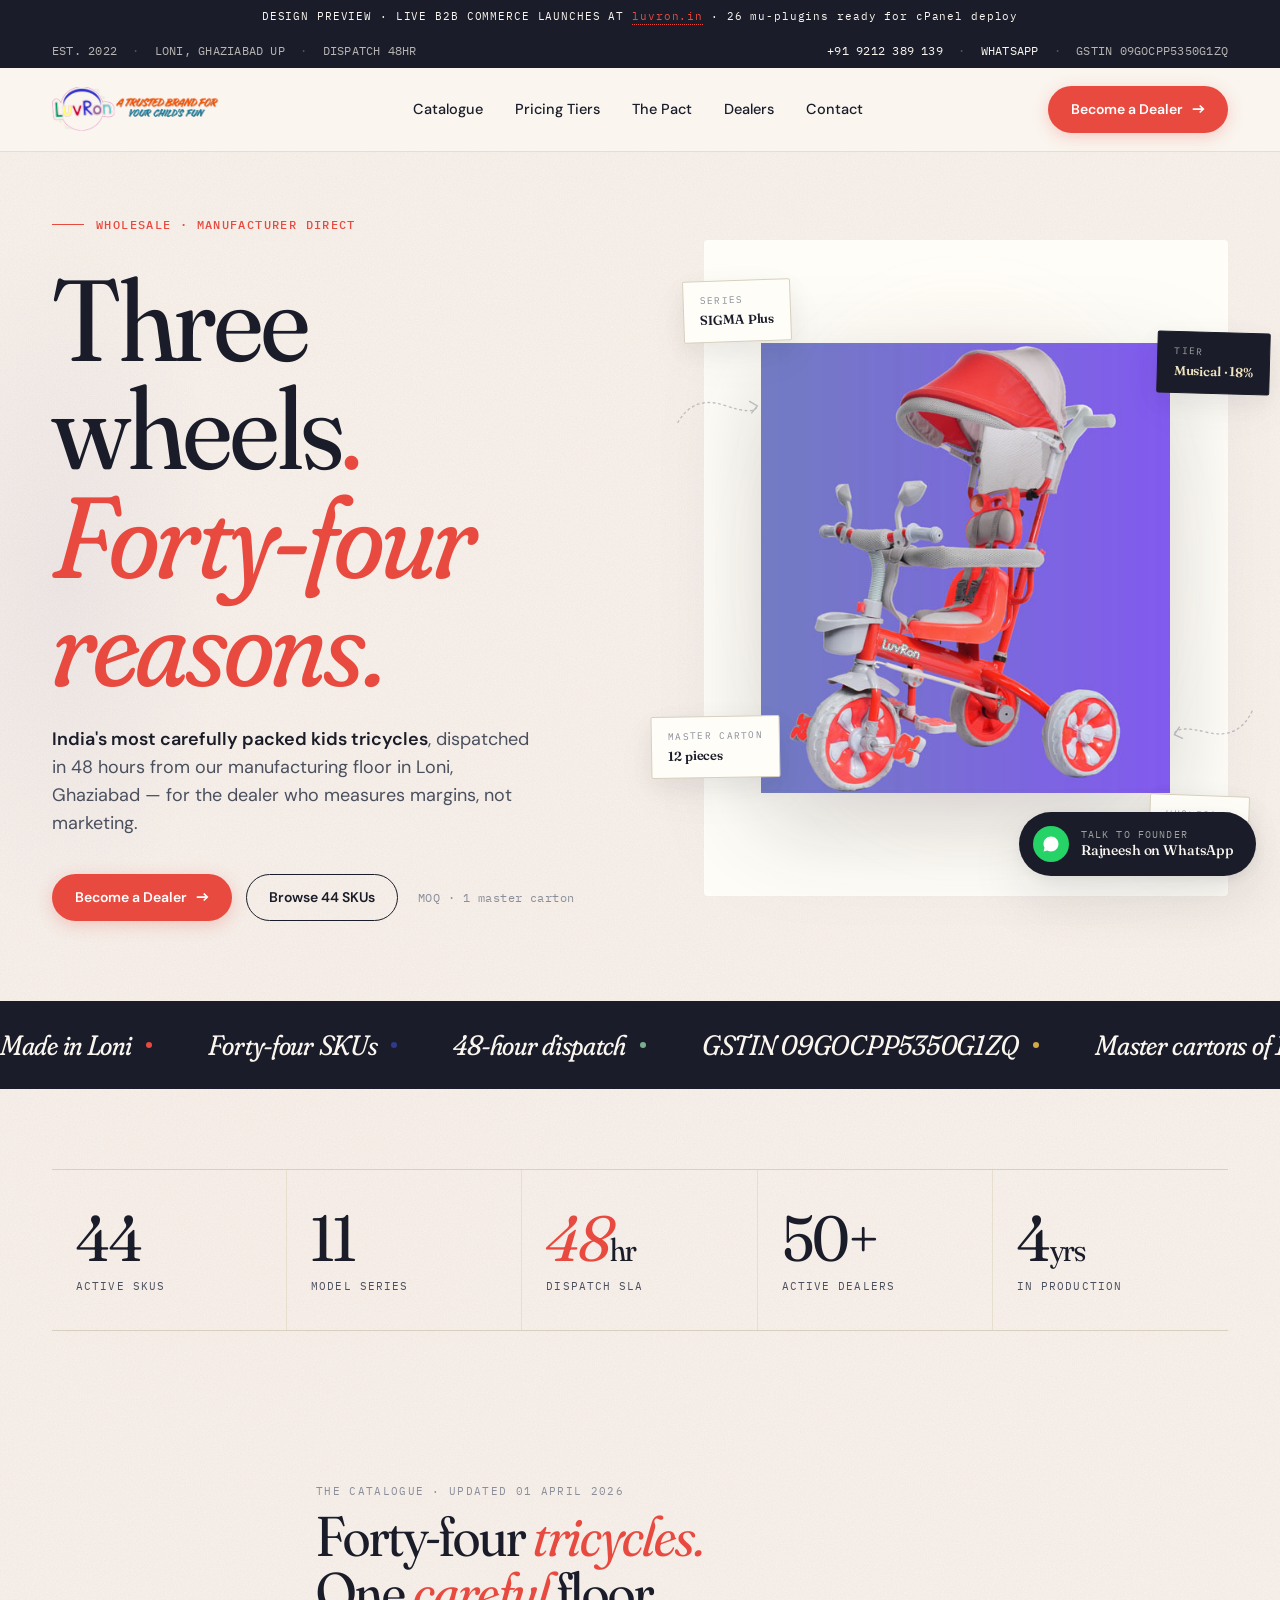
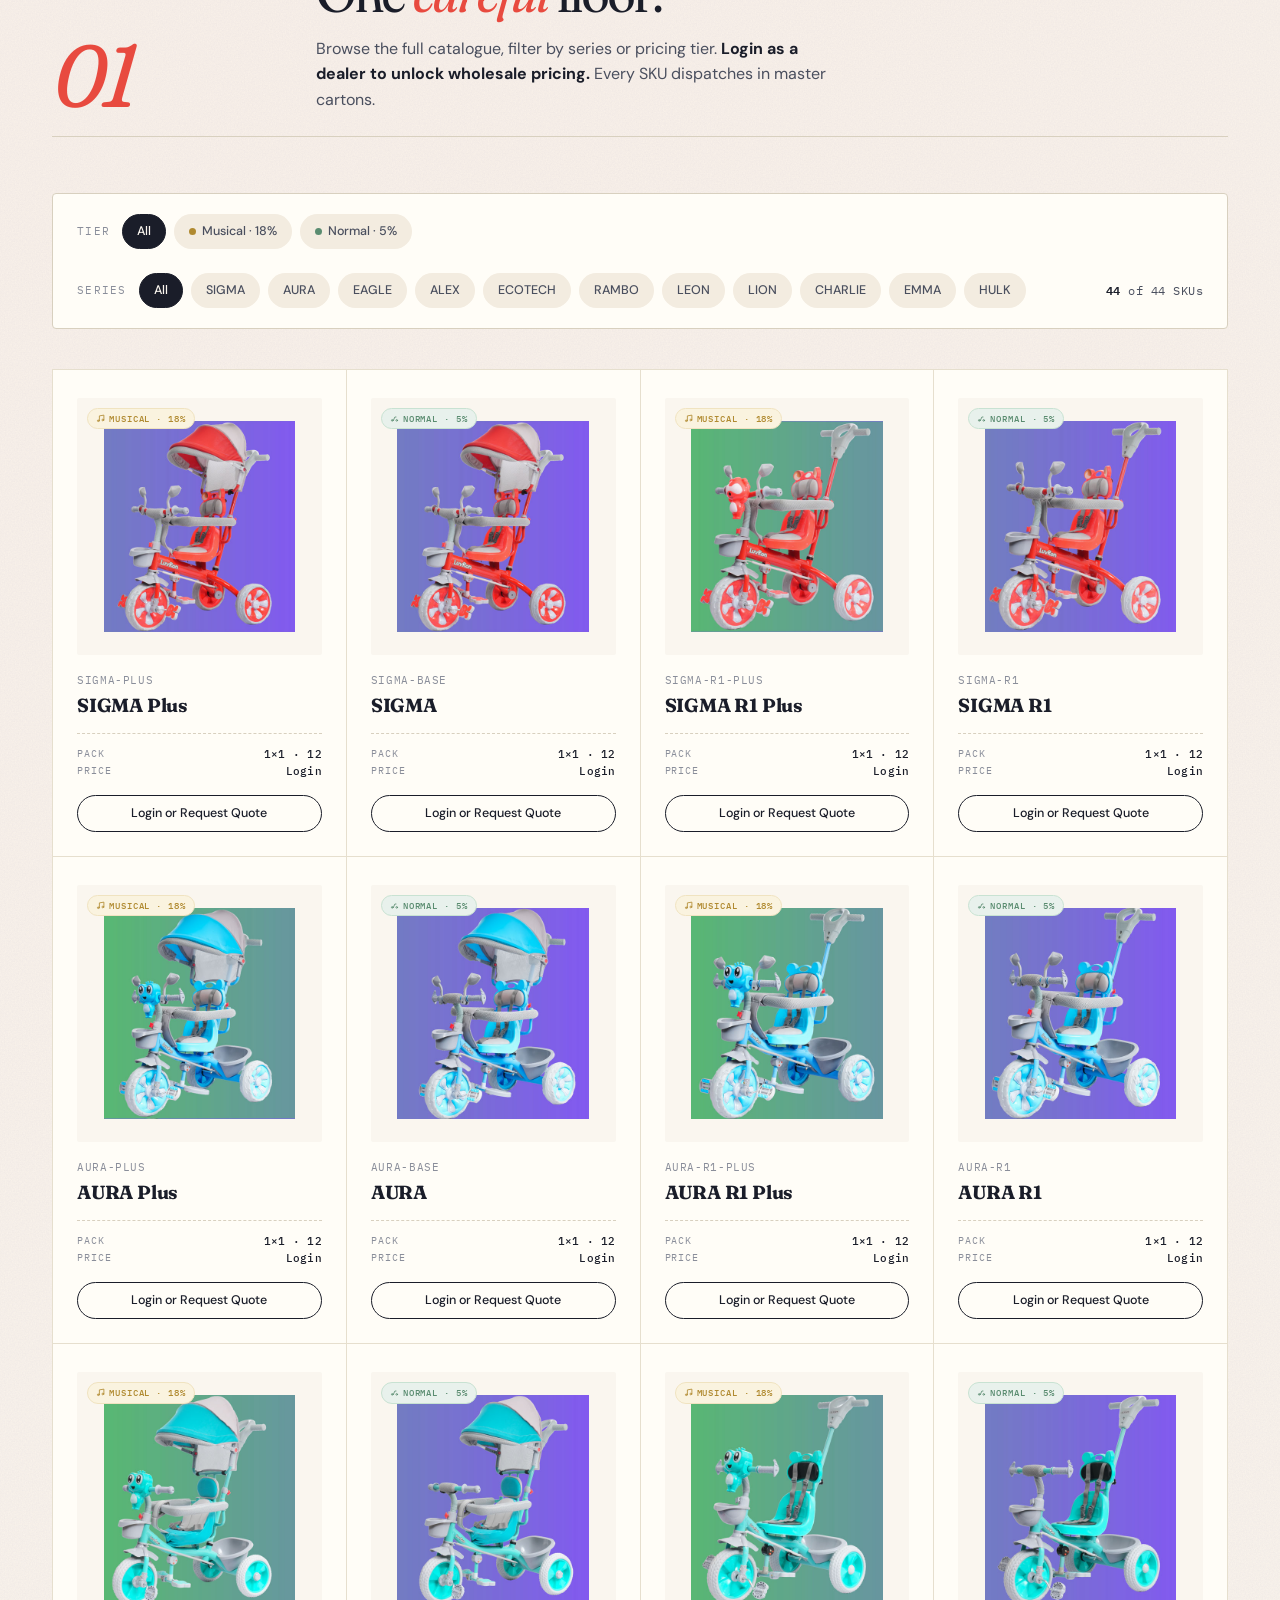
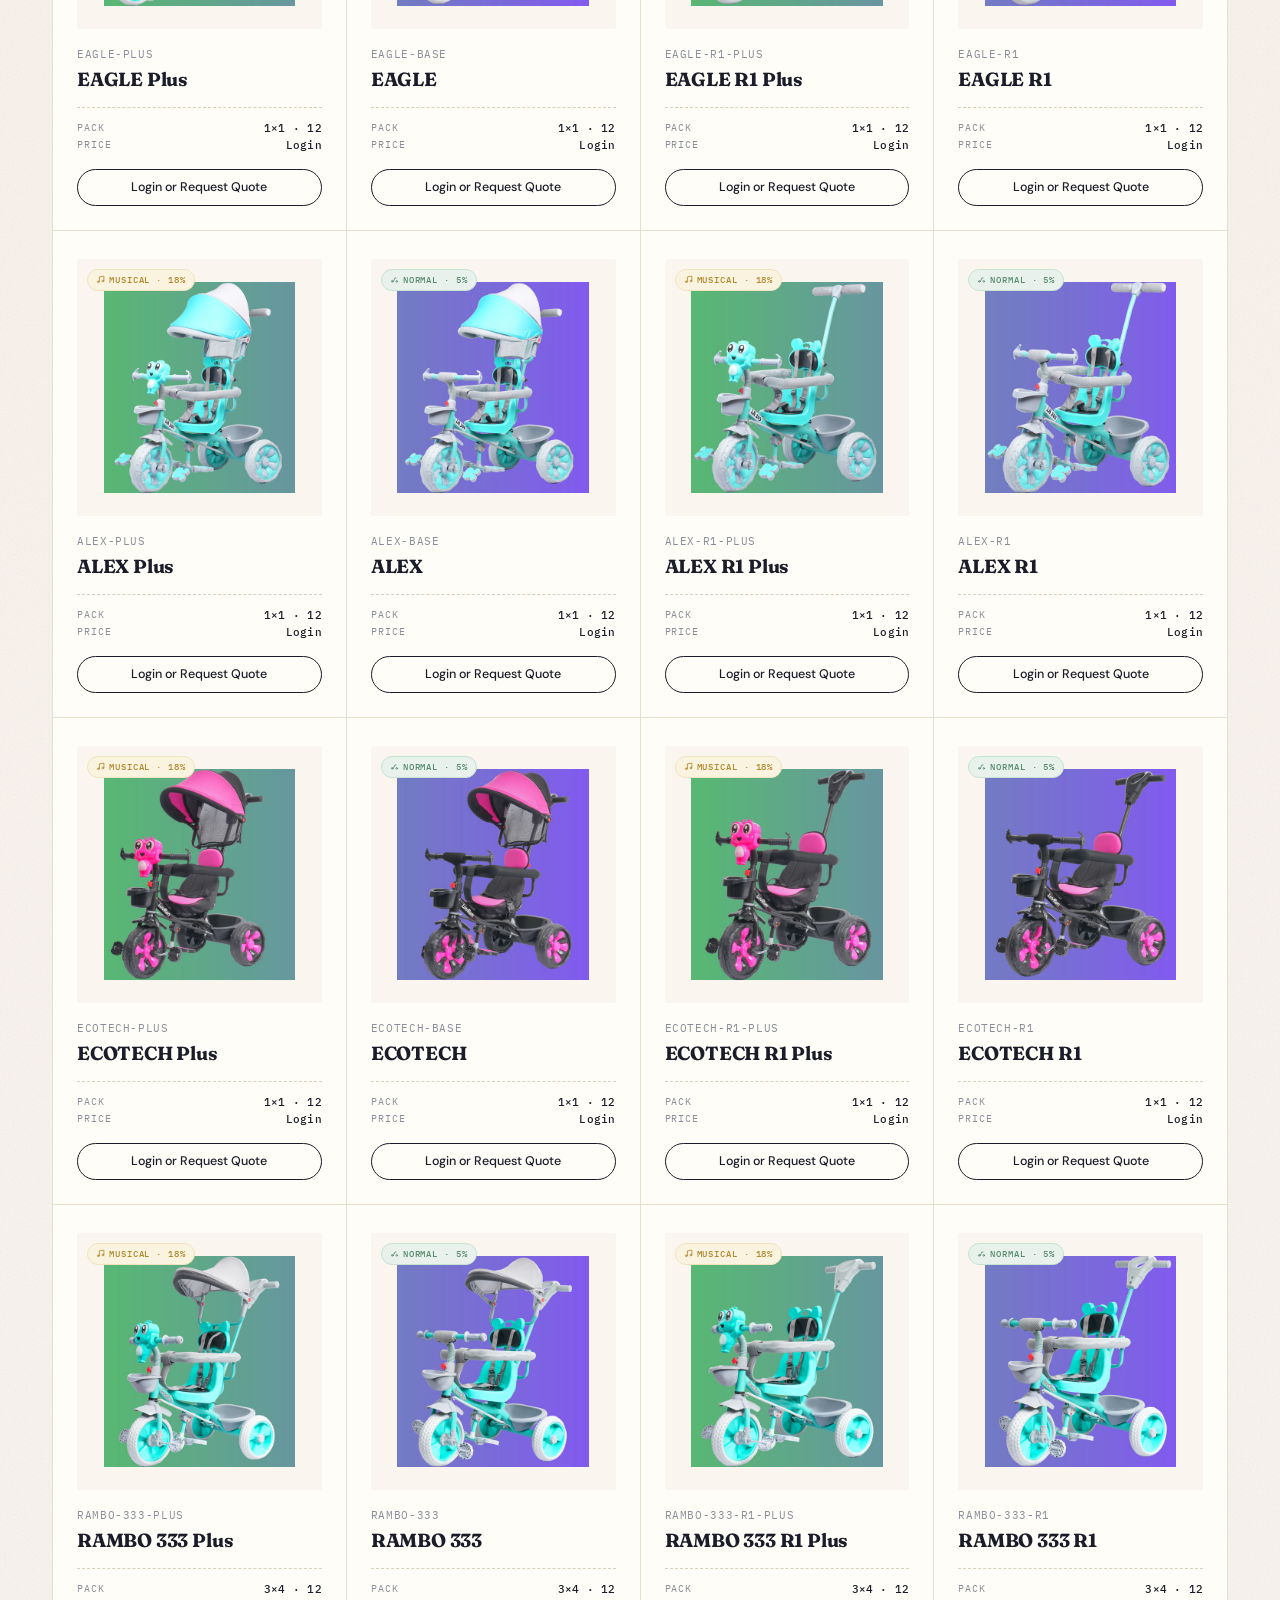
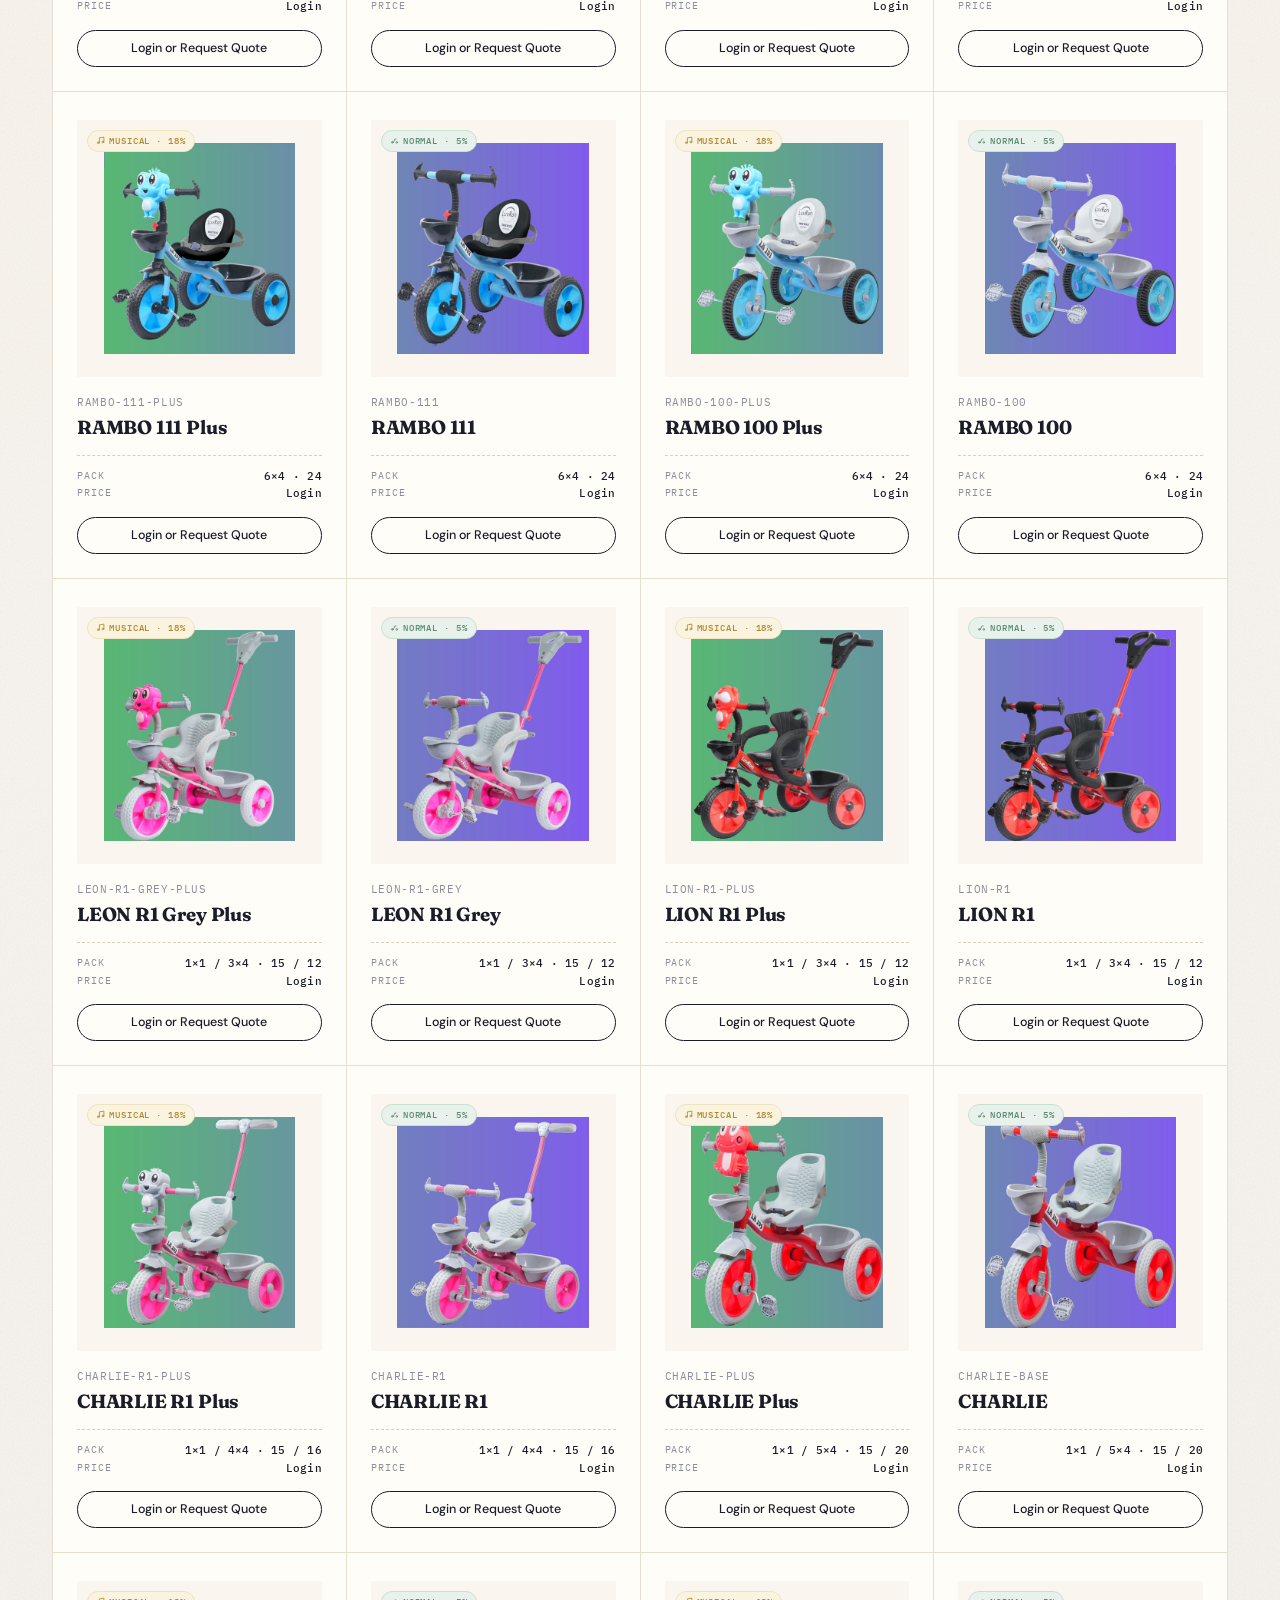
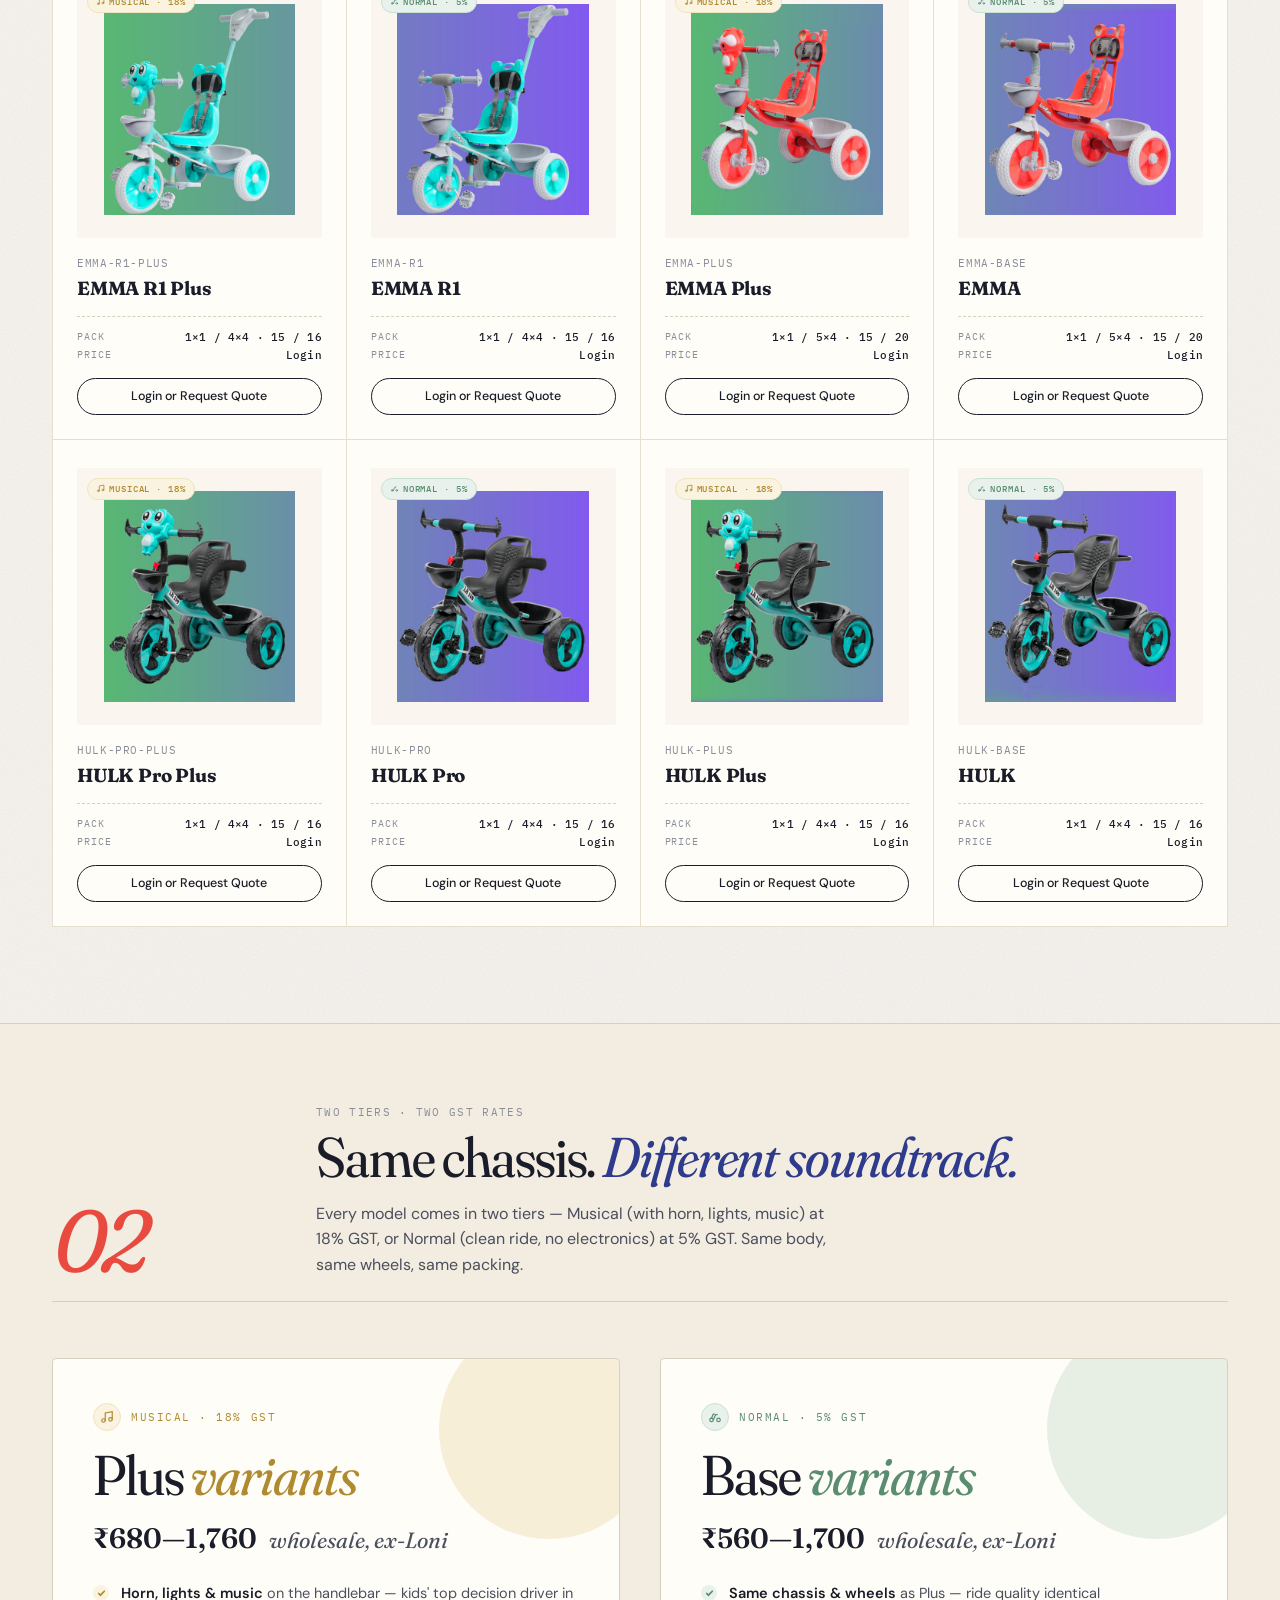
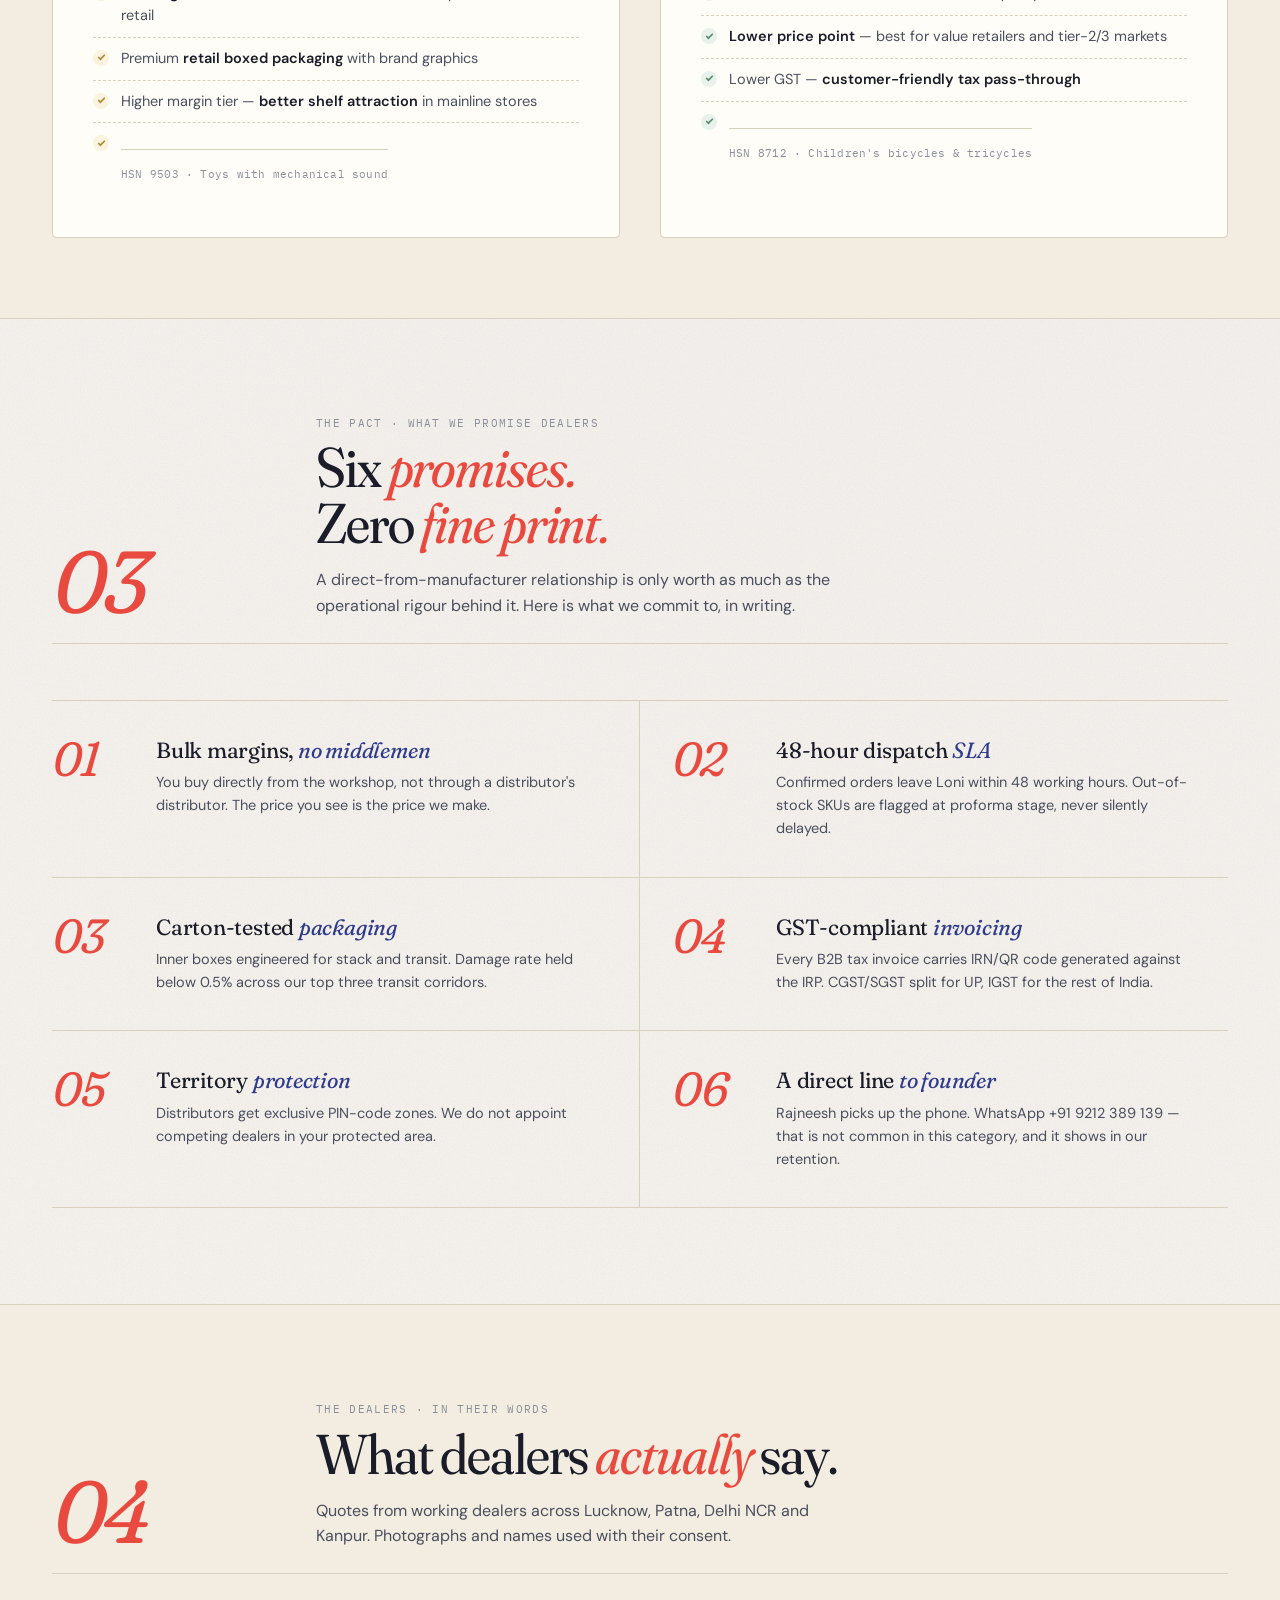
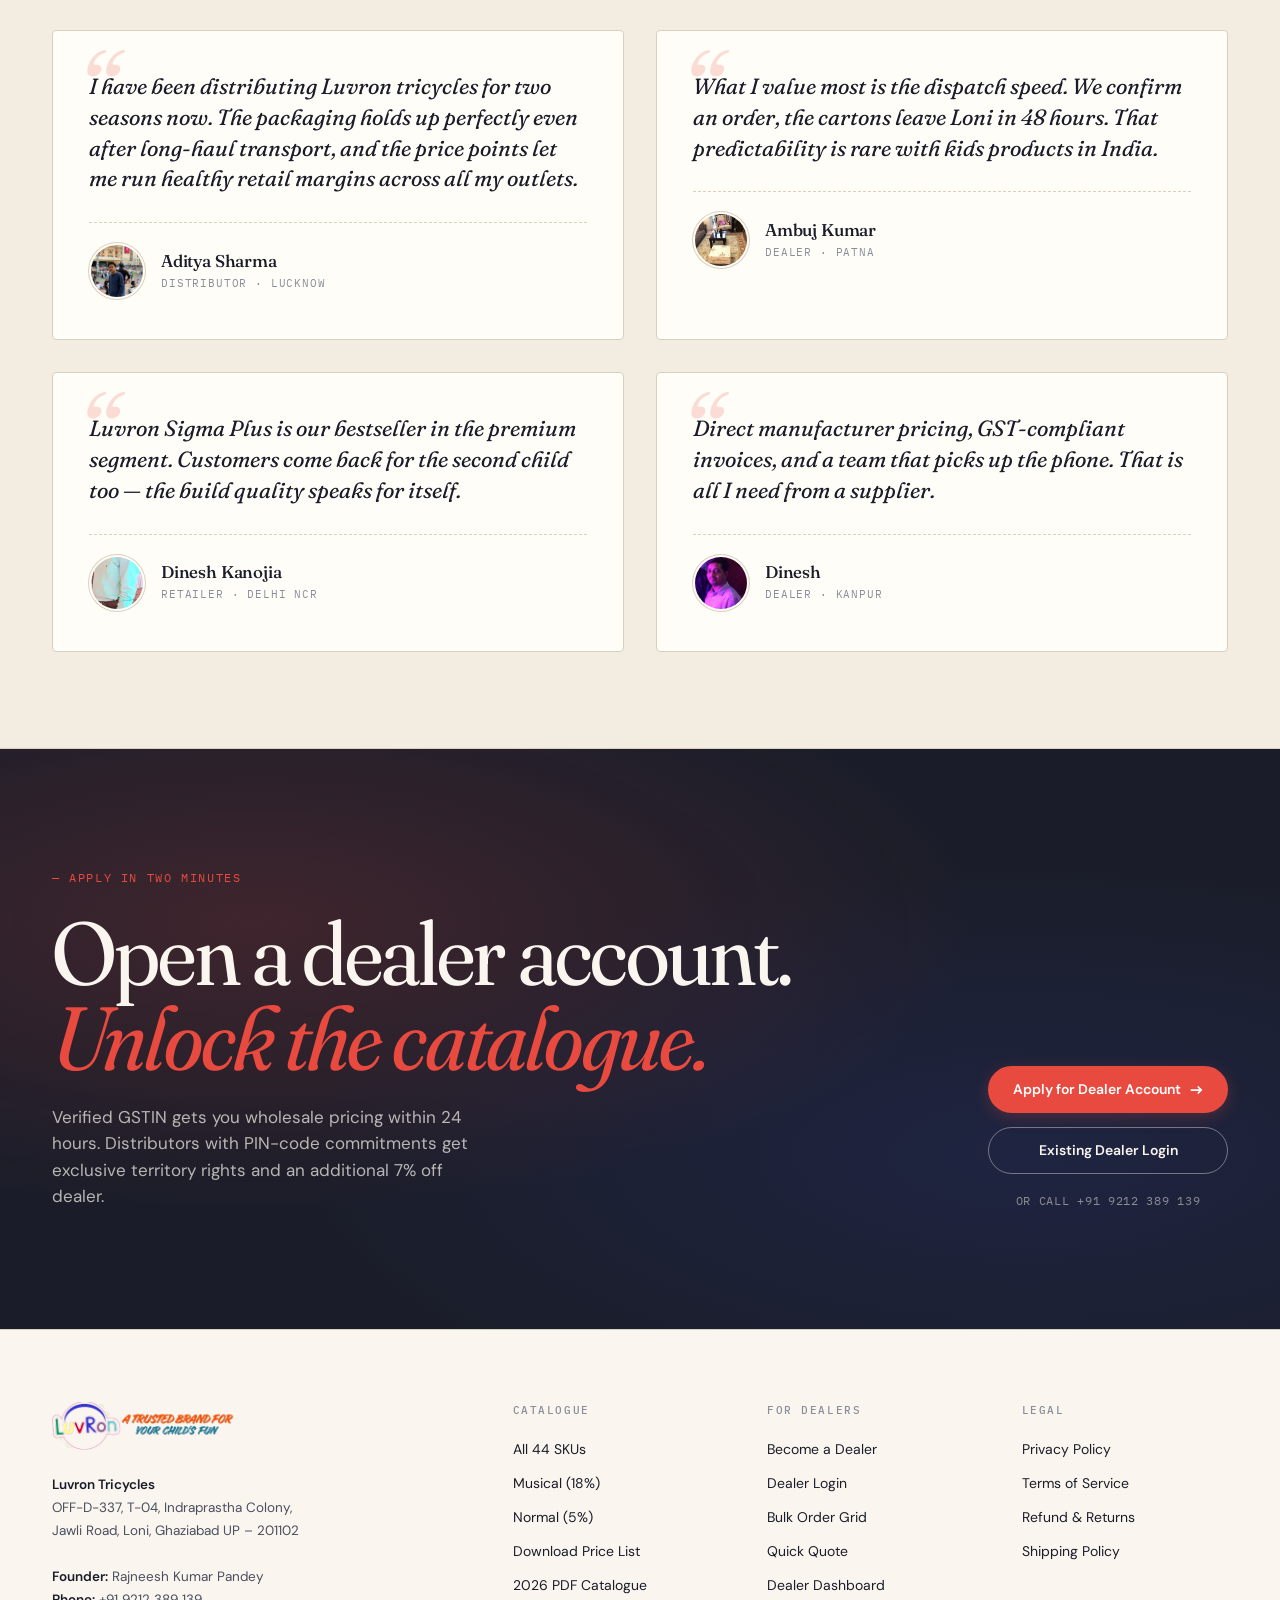
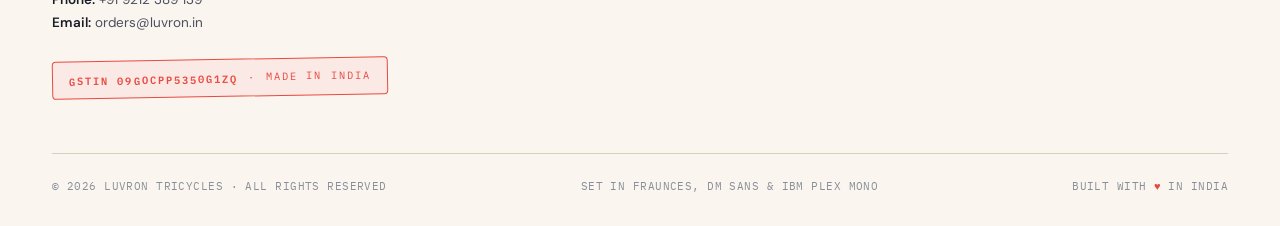
==== commit 1888ce8c: "Correct founding year: 2018 → 2022 (4 years in production)" ====
--- a/docs/index.html
+++ b/docs/index.html
@@ -915,7 +915,7 @@
 <div class="utility">
     <div class="wrap">
         <div>
-            <span>EST. 2018</span>
+            <span>EST. 2022</span>
             <span class="pipe">·</span>
             <span>LONI, GHAZIABAD UP</span>
             <span class="pipe hide-mobile">·</span>
@@ -1041,7 +1041,7 @@
             <div class="stat-cell"><div class="num display">11</div><div class="label">Model Series</div></div>
             <div class="stat-cell"><div class="num display"><em>48</em><span class="small">hr</span></div><div class="label">Dispatch SLA</div></div>
             <div class="stat-cell"><div class="num display">50+</div><div class="label">Active Dealers</div></div>
-            <div class="stat-cell"><div class="num display">8<span class="small">yrs</span></div><div class="label">In Production</div></div>
+            <div class="stat-cell"><div class="num display">4<span class="small">yrs</span></div><div class="label">In Production</div></div>
         </div>
     </div>
 </section>
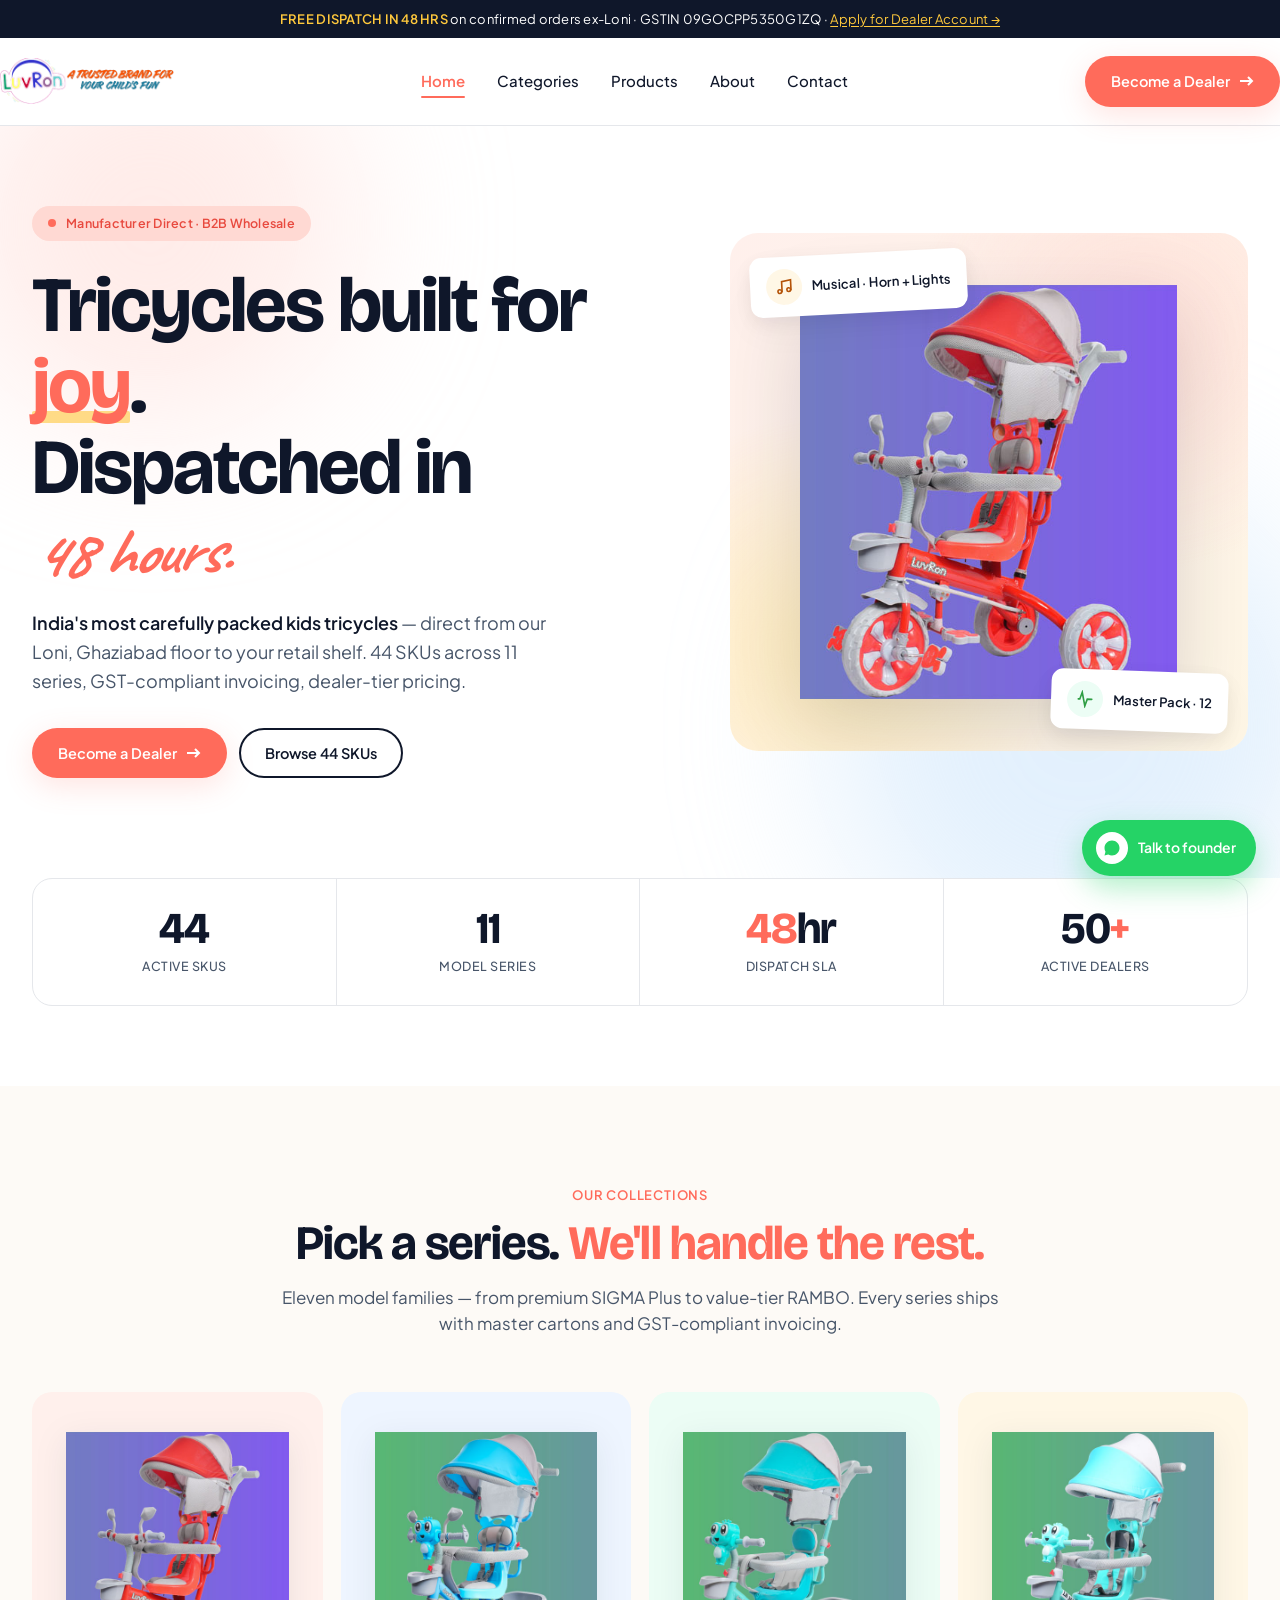
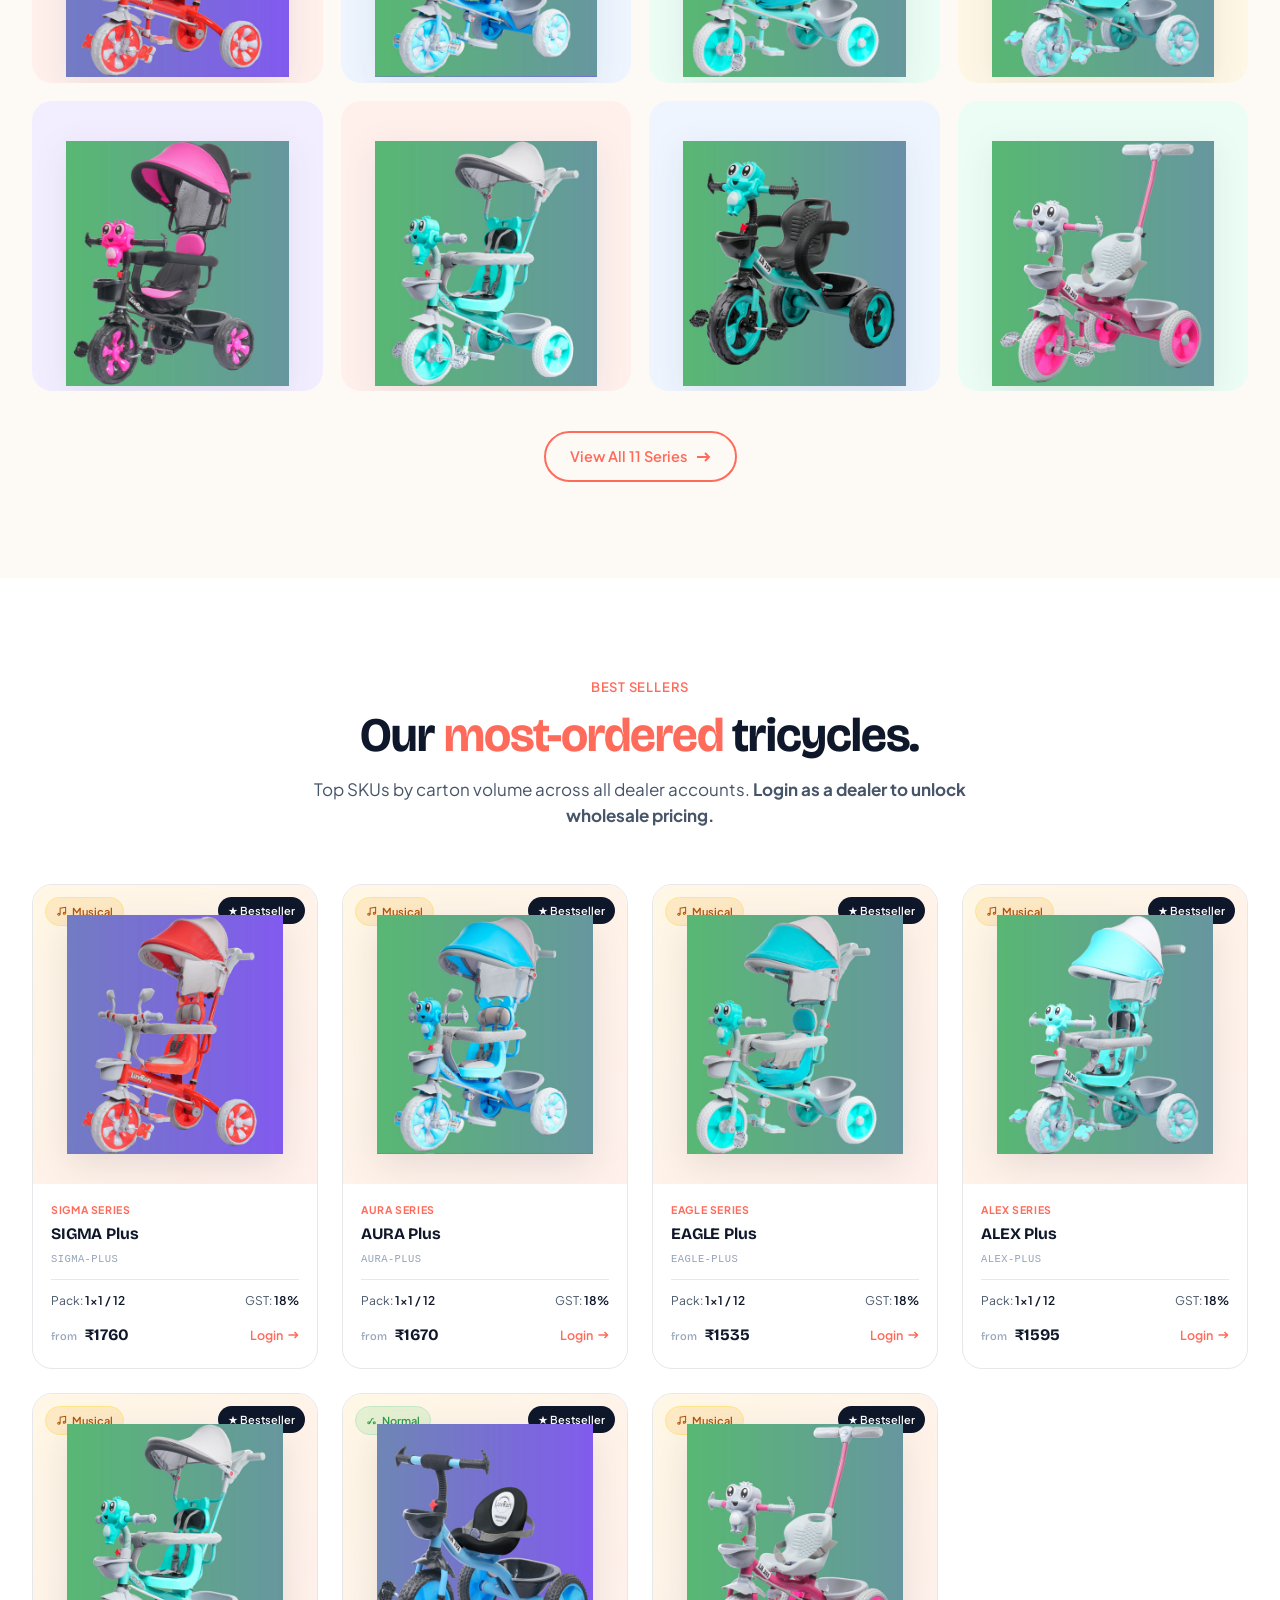
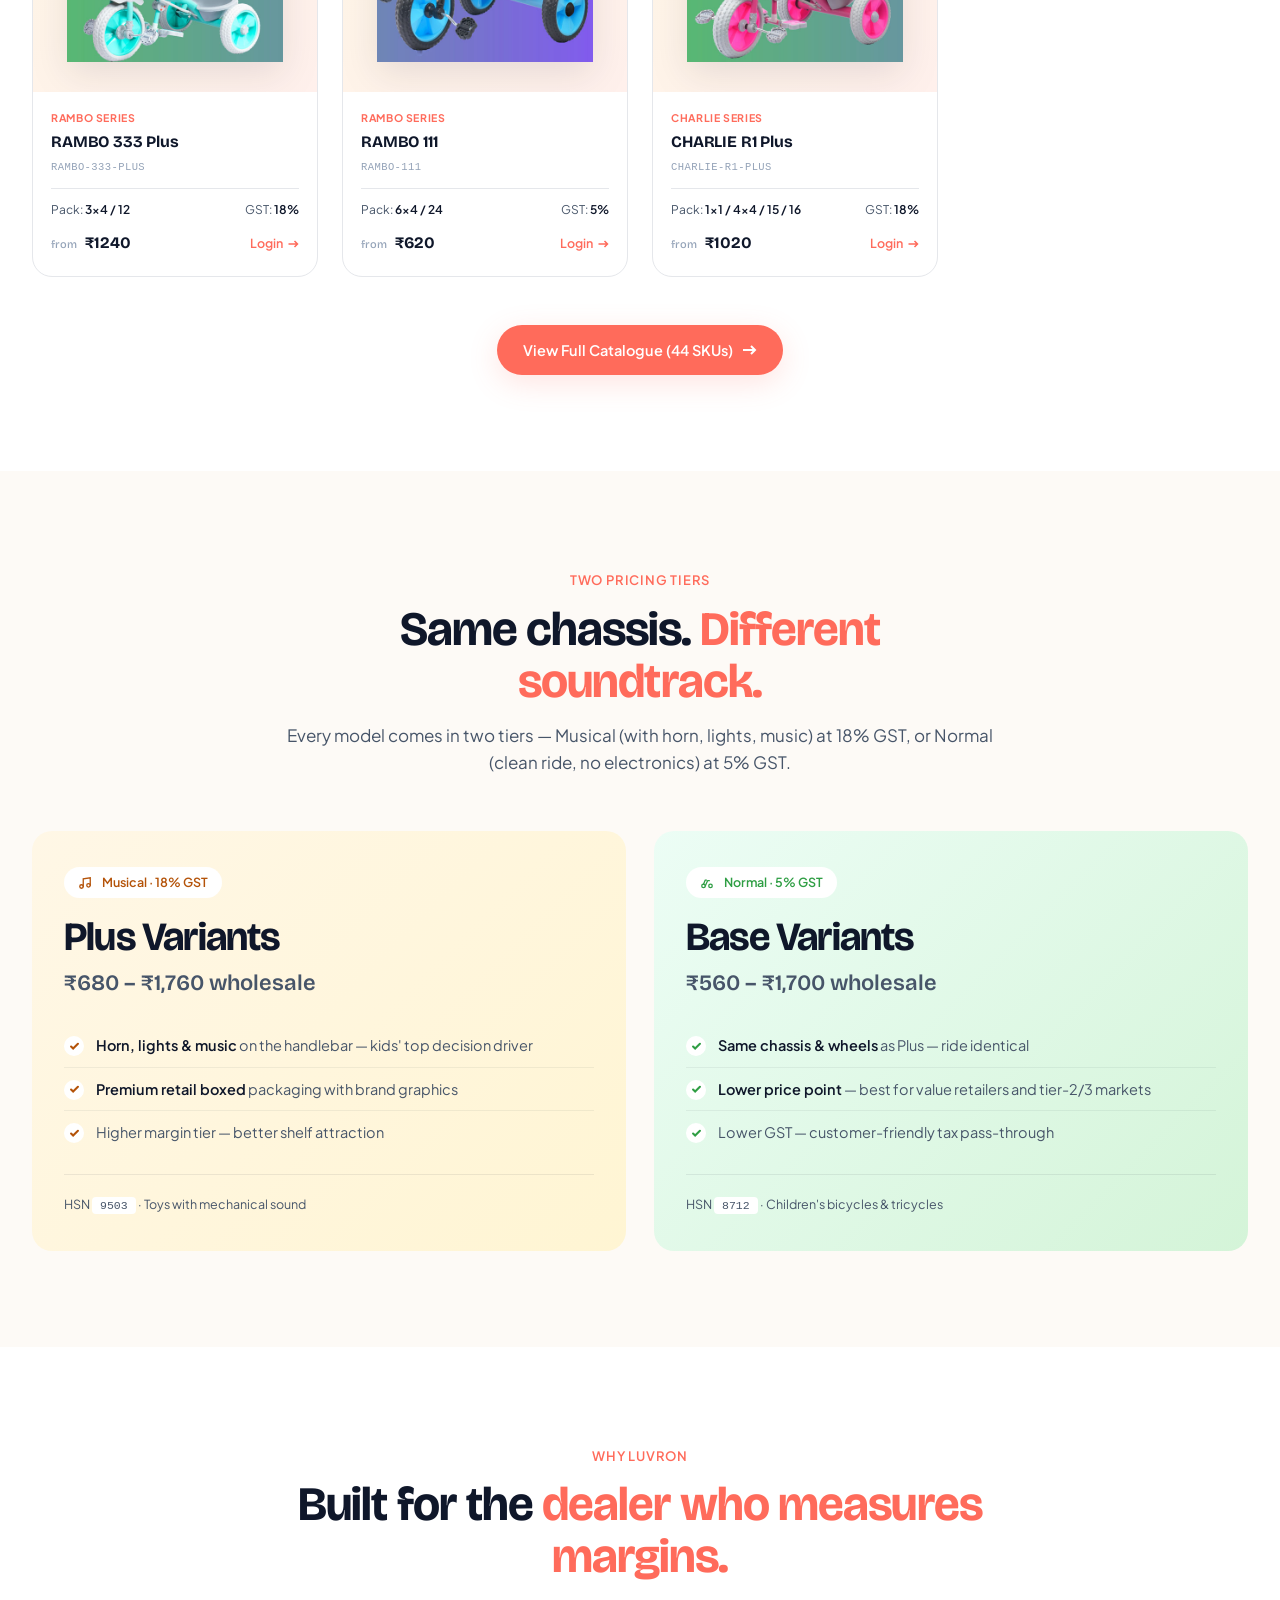
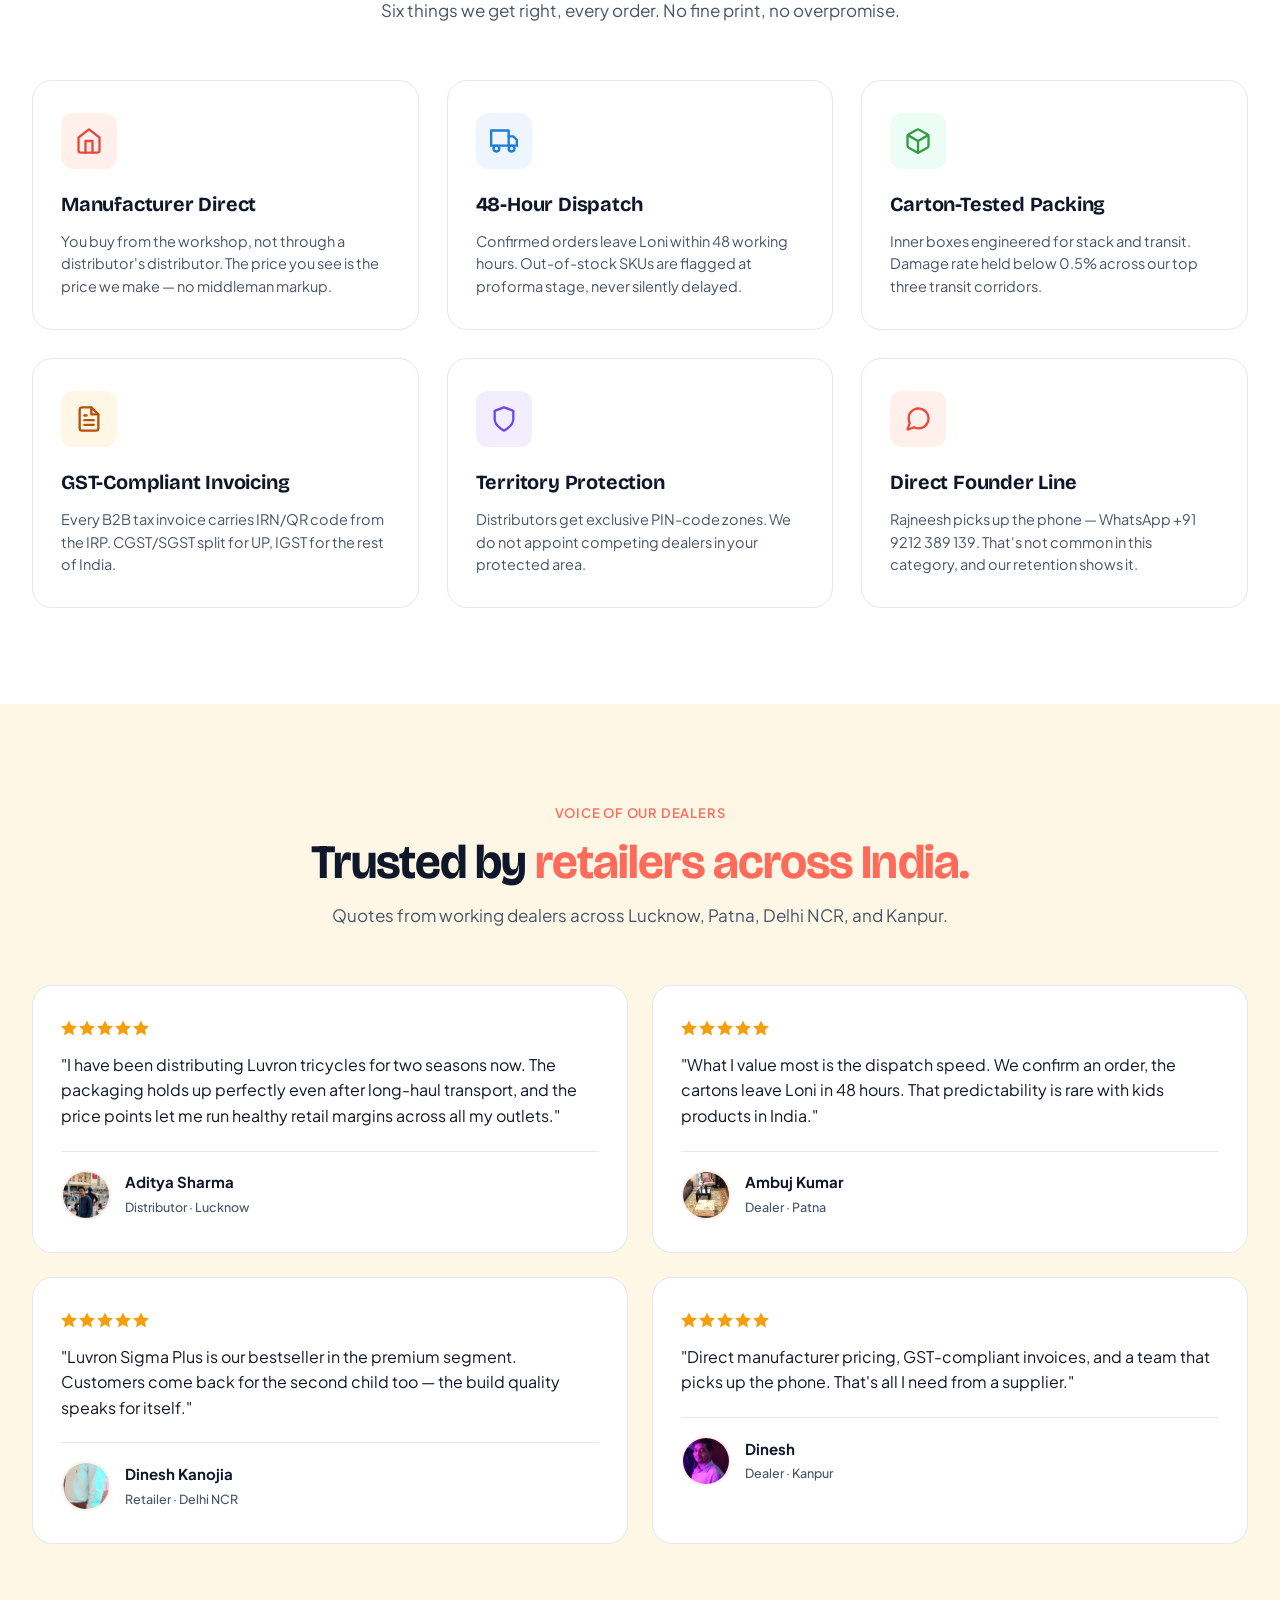
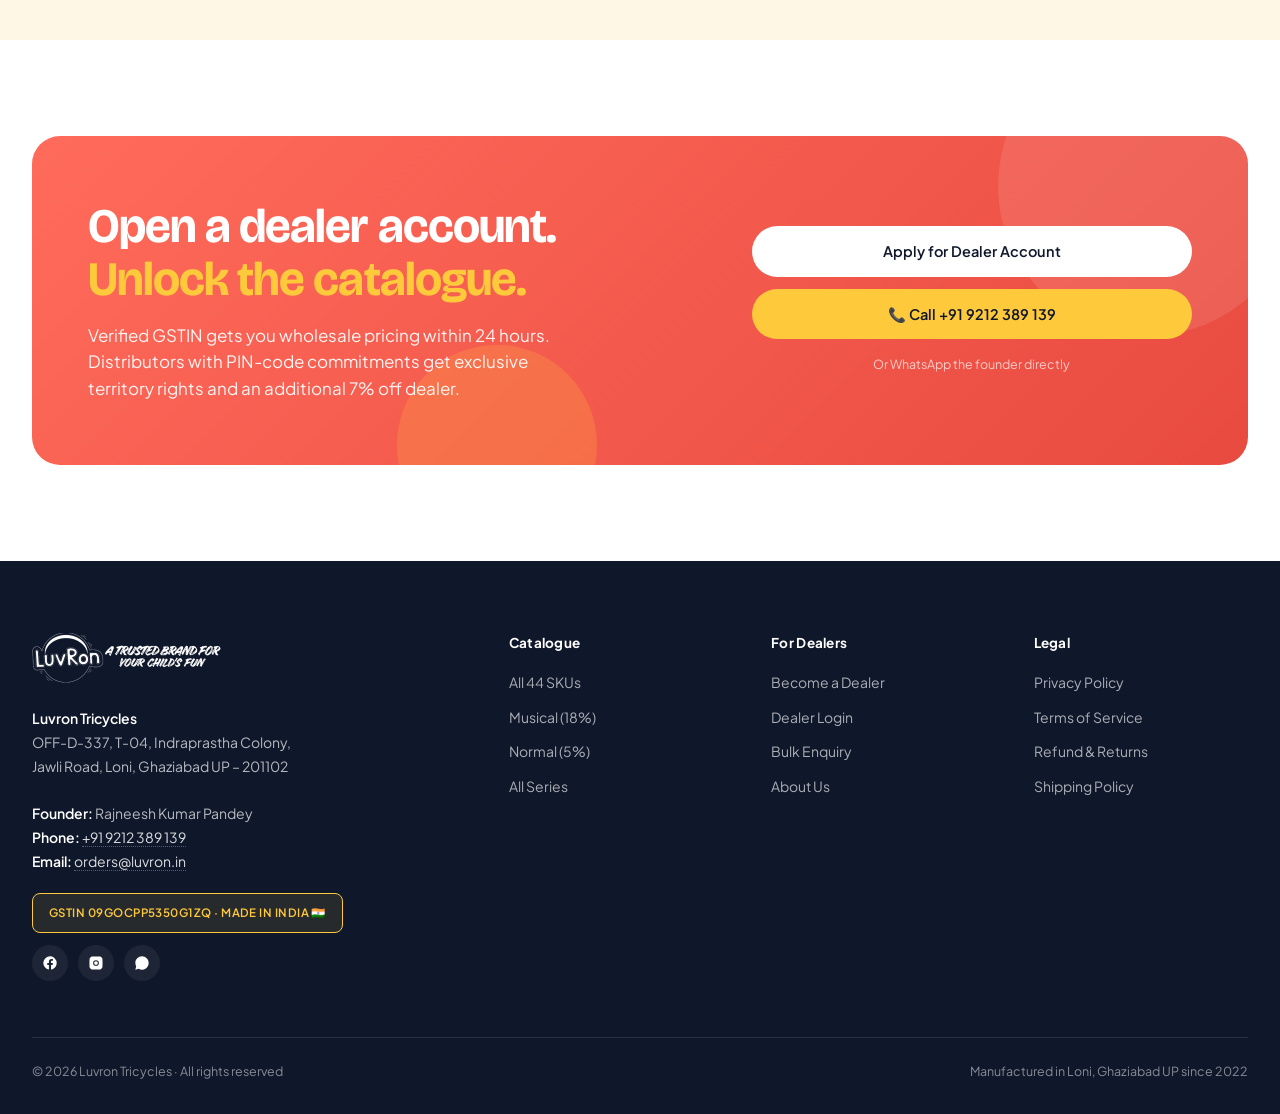
==== commit 491c1505: "Multi-page modern ecommerce redesign inspired by competitor benchmarks - Pivot from editorial trade-" ====
--- a/docs/index.html
+++ b/docs/index.html
@@ -3,952 +3,37 @@
 <head>
 <meta charset="UTF-8">
 <meta name="viewport" content="width=device-width, initial-scale=1.0">
-<title>Luvron — Manufacturer-Direct Kids Tricycles for Indian Dealers · Loni, Ghaziabad</title>
-<meta name="description" content="Forty-four tricycles, packed and dispatched in 48 hours from our Loni floor. India's manufacturer-direct B2B platform for kids tricycles. GSTIN 09GOCPP5350G1ZQ.">
-<meta name="theme-color" content="#1a1d29">
+<title>Luvron — Manufacturer-Direct Kids Tricycles for Indian Dealers</title>
+<meta name="description" content="India's manufacturer of kids tricycles for B2B dealers and distributors. 44 SKUs, 11 series, 48-hour dispatch from Loni Ghaziabad. GSTIN 09GOCPP5350G1ZQ.">
+<meta name="theme-color" content="#ff6b5b">
 <link rel="icon" type="image/png" href="favicon.png">
-
-<link rel="preconnect" href="https://fonts.googleapis.com">
-<link rel="preconnect" href="https://fonts.gstatic.com" crossorigin>
-<link href="https://fonts.googleapis.com/css2?family=Fraunces:opsz,wght,SOFT@9..144,300..900,30..100&family=DM+Sans:opsz,wght@9..40,300..700&family=IBM+Plex+Mono:wght@400;500;600&display=swap" rel="stylesheet">
-
-<style>
-/* ============================================================
-   LUVRON · Editorial Trade Catalogue
-   Designed as a cream-paper magazine for B2B dealers.
-   Palette drawn from the multi-color logo wordmark.
-   ============================================================ */
-
-:root {
-    --canvas: #faf6ef;
-    --canvas-2: #f3ece0;
-    --canvas-3: #ebe2d2;
-    --paper:   #fffdf7;
-    --paper-2: #f5efe2;
-
-    --ink:        #1a1d29;
-    --ink-soft:   #4a4f5e;
-    --ink-faint:  #8a8e9a;
-    --ink-ghost:  #b8b3a5;
-
-    --line:       #d8d0bf;
-    --line-soft:  #e6dfce;
-
-    /* Brand accents — sampled from logo letters and tagline */
-    --coral:       #e84a3f;
-    --coral-deep:  #c93a30;
-    --coral-soft:  #f4d2cd;
-    --coral-paper: #fbe9e6;
-
-    --indigo:      #2e3a8c;
-    --indigo-deep: #1f2966;
-    --indigo-soft: #d6daf0;
-    --indigo-paper:#ebedfa;
-
-    --mint:        #7aae8e;
-    --mint-deep:   #5a8c70;
-    --mint-soft:   #c8e2d2;
-    --mint-paper:  #e8f1ec;
-
-    --marigold:      #d4a847;
-    --marigold-deep: #b08a30;
-    --marigold-soft: #f0e3c0;
-    --marigold-paper:#faf3df;
-
-    --shadow-1: 0 1px 2px rgba(26, 29, 41, 0.04), 0 2px 8px rgba(26, 29, 41, 0.04);
-    --shadow-2: 0 8px 24px rgba(26, 29, 41, 0.06), 0 16px 48px rgba(26, 29, 41, 0.04);
-    --shadow-3: 0 24px 56px rgba(26, 29, 41, 0.10), 0 4px 16px rgba(26, 29, 41, 0.06);
-
-    --max-w: 1240px;
-}
-
-/* Reset */
-*,*::before,*::after { box-sizing: border-box; margin: 0; padding: 0; }
-html { scroll-behavior: smooth; -webkit-font-smoothing: antialiased; }
-body {
-    font-family: "DM Sans", -apple-system, sans-serif;
-    font-variation-settings: "opsz" 14;
-    color: var(--ink);
-    background: var(--canvas);
-    line-height: 1.5;
-    overflow-x: hidden;
-    background-image:
-        radial-gradient(circle at 20% 10%, rgba(232, 74, 63, 0.03) 0, transparent 40%),
-        radial-gradient(circle at 80% 70%, rgba(46, 58, 140, 0.025) 0, transparent 50%),
-        url("data:image/svg+xml,%3Csvg viewBox='0 0 200 200' xmlns='http://www.w3.org/2000/svg'%3E%3Cfilter id='n'%3E%3CfeTurbulence type='fractalNoise' baseFrequency='0.85' numOctaves='2' stitchTiles='stitch'/%3E%3CfeColorMatrix values='0 0 0 0 0.1 0 0 0 0 0.1 0 0 0 0 0.16 0 0 0 0.06 0'/%3E%3C/filter%3E%3Crect width='100%25' height='100%25' filter='url(%23n)'/%3E%3C/svg%3E");
-    background-size: 100% 100%, 100% 100%, 240px 240px;
-}
-img { display: block; max-width: 100%; }
-a { color: inherit; text-decoration: none; }
-button { font: inherit; cursor: pointer; background: none; border: 0; color: inherit; }
-ul { list-style: none; }
-em { font-style: italic; }
-
-.display { font-family: "Fraunces", Georgia, serif; font-variation-settings: "opsz" 144, "SOFT" 50; line-height: 0.94; letter-spacing: -0.02em; }
-.mono    { font-family: "IBM Plex Mono", monospace; }
-
-.wrap { max-width: var(--max-w); margin: 0 auto; padding: 0 32px; }
-@media (max-width: 720px) { .wrap { padding: 0 20px; } }
-
-/* PREVIEW BAR */
-.preview-bar {
-    background: var(--ink); color: var(--canvas);
-    padding: 8px 0; font-family: "IBM Plex Mono", monospace;
-    font-size: 11px; text-align: center; letter-spacing: 0.08em;
-}
-.preview-bar a { color: var(--coral); border-bottom: 1px dotted var(--coral); padding-bottom: 1px; }
-
-/* UTILITY STRIP */
-.utility {
-    background: var(--ink); color: rgba(250, 246, 239, 0.7);
-    font-family: "IBM Plex Mono", monospace; font-size: 11.5px;
-    padding: 9px 0; letter-spacing: 0.02em;
-}
-.utility .wrap { display: flex; justify-content: space-between; align-items: center; gap: 16px; flex-wrap: wrap; }
-.utility a { color: var(--canvas); transition: color .15s; }
-.utility a:hover { color: var(--coral); }
-.utility .pipe { color: rgba(250, 246, 239, 0.25); margin: 0 8px; }
-@media (max-width: 720px) {
-    .utility .wrap { justify-content: center; font-size: 10.5px; }
-    .utility .hide-mobile { display: none; }
-}
-
-/* HEADER */
-.site-header {
-    border-bottom: 1px solid var(--line-soft);
-    padding: 18px 0; position: sticky; top: 0; z-index: 50;
-    backdrop-filter: blur(12px);
-    background: rgba(250, 246, 239, 0.92);
-}
-.header-row { display: flex; align-items: center; justify-content: space-between; gap: 32px; }
-.logo-link { display: flex; align-items: center; }
-.logo-link img { height: 44px; width: auto; }
-
-.site-nav ul { display: flex; gap: 32px; align-items: center; }
-.site-nav a {
-    font-family: "DM Sans", sans-serif; font-size: 14.5px; font-weight: 500;
-    color: var(--ink); transition: color .15s;
-    position: relative; padding-bottom: 2px;
-}
-.site-nav a:hover { color: var(--coral); }
-.site-nav a::after {
-    content: ""; position: absolute; left: 0; right: 0; bottom: -3px;
-    height: 1px; background: var(--coral);
-    transform: scaleX(0); transform-origin: left;
-    transition: transform .25s ease;
-}
-.site-nav a:hover::after { transform: scaleX(1); }
-
-.cta-button {
-    display: inline-flex; align-items: center; gap: 8px;
-    padding: 12px 22px; border-radius: 999px;
-    font-family: "DM Sans", sans-serif; font-weight: 600; font-size: 14px;
-    transition: transform .15s, box-shadow .15s, background .15s;
-    border: 1px solid transparent;
-}
-.cta-button.primary {
-    background: var(--coral); color: white;
-    box-shadow: 0 4px 16px rgba(232, 74, 63, 0.25);
-}
-.cta-button.primary:hover {
-    background: var(--coral-deep); transform: translateY(-1px);
-    box-shadow: 0 8px 24px rgba(232, 74, 63, 0.32);
-}
-.cta-button.ghost {
-    background: transparent; color: var(--ink); border-color: var(--ink);
-}
-.cta-button.ghost:hover { background: var(--ink); color: var(--canvas); }
-.cta-button.outline-cream {
-    background: transparent; color: var(--canvas);
-    border: 1px solid rgba(250, 246, 239, 0.4);
-}
-.cta-button.outline-cream:hover { background: var(--canvas); color: var(--ink); }
-.cta-button .arrow { width: 14px; height: 14px; transition: transform .2s; }
-.cta-button:hover .arrow { transform: translateX(3px); }
-
-.mobile-toggle { display: none; }
-@media (max-width: 900px) {
-    .site-nav { display: none; }
-    .site-nav.open {
-        display: block; position: absolute; top: 100%; left: 0; right: 0;
-        background: var(--canvas); padding: 24px;
-        border-bottom: 1px solid var(--line);
-    }
-    .site-nav.open ul { flex-direction: column; align-items: flex-start; gap: 16px; }
-    .mobile-toggle {
-        display: inline-flex; align-items: center; justify-content: center;
-        width: 40px; height: 40px;
-        border: 1px solid var(--ink); border-radius: 999px;
-    }
-    .mobile-toggle svg { width: 16px; height: 16px; }
-    .nav-cta-desktop { display: none; }
-}
-
-/* HERO */
-.hero { padding: 64px 0 80px; position: relative; overflow: hidden; }
-.hero::before {
-    content: ""; position: absolute;
-    top: 0; left: -10%; width: 30%; height: 100%;
-    background: radial-gradient(ellipse at center, rgba(46, 58, 140, 0.05), transparent 60%);
-    pointer-events: none;
-}
-.hero-grid {
-    display: grid;
-    grid-template-columns: minmax(0, 1.05fr) minmax(0, 0.95fr);
-    gap: 72px; align-items: center; position: relative;
-}
-@media (max-width: 980px) {
-    .hero-grid { grid-template-columns: 1fr; gap: 56px; }
-    .hero { padding: 48px 0 64px; }
-}
-
-.hero-eyebrow {
-    font-family: "IBM Plex Mono", monospace;
-    font-size: 11.5px; font-weight: 500;
-    text-transform: uppercase; letter-spacing: 0.12em;
-    color: var(--coral);
-    display: flex; align-items: center; gap: 12px;
-    margin-bottom: 32px;
-}
-.hero-eyebrow .dash { width: 32px; height: 1px; background: var(--coral); }
-
-.hero-title {
-    font-size: clamp(56px, 9vw, 124px);
-    font-weight: 400; margin-bottom: 28px; color: var(--ink);
-}
-.hero-title em {
-    color: var(--coral); font-style: italic;
-    font-variation-settings: "opsz" 144, "SOFT" 100;
-    display: block;
-}
-.hero-title .punc { color: var(--coral); font-style: normal; }
-
-.hero-sub {
-    font-size: 18px; line-height: 1.55;
-    color: var(--ink-soft); max-width: 480px;
-    margin-bottom: 36px; font-weight: 400;
-}
-.hero-sub strong { color: var(--ink); font-weight: 600; }
-
-.hero-actions { display: flex; gap: 14px; flex-wrap: wrap; align-items: center; }
-.hero-actions .meta {
-    font-family: "IBM Plex Mono", monospace; font-size: 11.5px;
-    color: var(--ink-faint); letter-spacing: 0.04em; margin-left: 6px;
-}
-
-.hero-feature {
-    position: relative; aspect-ratio: 4 / 5;
-    background: var(--paper); border-radius: 4px;
-}
-.hero-feature::after {
-    content: ""; position: absolute;
-    inset: 8% 12%;
-    background: radial-gradient(ellipse at center, var(--coral-soft), transparent 65%);
-    z-index: 0; filter: blur(40px);
-}
-.hero-feature-img {
-    position: absolute; inset: 0;
-    display: flex; align-items: center; justify-content: center;
-    z-index: 1;
-}
-.hero-feature-img img {
-    max-width: 78%; max-height: 82%; object-fit: contain;
-    filter: drop-shadow(0 32px 48px rgba(26, 29, 41, 0.18));
-    transform-origin: center;
-    transition: transform .4s cubic-bezier(.23,1,.32,1);
-}
-.hero-feature:hover .hero-feature-img img { transform: scale(1.03) rotate(-1deg); }
-
-.hero-tag {
-    position: absolute; z-index: 2;
-    background: var(--paper); border: 1px solid var(--line);
-    padding: 12px 16px; box-shadow: var(--shadow-2);
-    font-family: "IBM Plex Mono", monospace;
-    font-size: 11px; line-height: 1.45; letter-spacing: 0.02em;
-    color: var(--ink); border-radius: 2px;
-}
-.hero-tag .label {
-    display: block; color: var(--ink-faint);
-    font-size: 9.5px; text-transform: uppercase;
-    letter-spacing: 0.14em; margin-bottom: 3px;
-}
-.hero-tag .val {
-    font-weight: 600; font-size: 13px;
-    font-family: "Fraunces", serif;
-    font-variation-settings: "opsz" 24;
-    letter-spacing: -0.01em;
-}
-.hero-tag.tl { top: 6%; left: -4%; transform: rotate(-2deg); }
-.hero-tag.tr { top: 14%; right: -8%; transform: rotate(1.5deg); }
-.hero-tag.bl { bottom: 18%; left: -10%; transform: rotate(-1deg); }
-.hero-tag.br { bottom: 6%; right: -4%; transform: rotate(2deg); }
-.hero-tag.feature {
-    background: var(--ink); color: var(--canvas); border-color: var(--ink);
-}
-.hero-tag.feature .label { color: rgba(250, 246, 239, 0.6); }
-.hero-tag.feature .val { color: var(--marigold-soft); }
-
-@media (max-width: 980px) {
-    .hero-tag.tl, .hero-tag.tr, .hero-tag.bl, .hero-tag.br {
-        position: static; transform: none;
-        display: inline-block; margin: 4px;
-    }
-}
-
-.hero-deco-arrow {
-    position: absolute; width: 90px; z-index: 1;
-    color: var(--ink-faint); opacity: 0.5;
-}
-.hero-deco-arrow.a1 { top: 22%; left: -6%; transform: rotate(-15deg); }
-.hero-deco-arrow.a2 { bottom: 22%; right: -6%; transform: rotate(160deg); }
-@media (max-width: 980px) { .hero-deco-arrow { display: none; } }
-
-/* MARQUEE */
-.marquee-strip {
-    background: var(--ink); color: var(--canvas);
-    padding: 22px 0; overflow: hidden;
-    border-top: 1px solid var(--ink); border-bottom: 1px solid var(--ink);
-}
-.marquee-track {
-    display: flex; gap: 56px; width: fit-content;
-    animation: marquee 38s linear infinite; white-space: nowrap;
-}
-.marquee-item {
-    display: inline-flex; align-items: center; gap: 14px;
-    font-family: "Fraunces", serif; font-size: 28px; font-style: italic;
-    font-variation-settings: "opsz" 144, "SOFT" 100; letter-spacing: -0.01em;
-}
-.marquee-item .dot {
-    display: inline-block; width: 6px; height: 6px;
-    border-radius: 50%; background: var(--coral);
-}
-.marquee-item .dot.indigo { background: var(--indigo); }
-.marquee-item .dot.mint { background: var(--mint); }
-.marquee-item .dot.gold { background: var(--marigold); }
-@keyframes marquee {
-    from { transform: translateX(0); }
-    to { transform: translateX(-50%); }
-}
-
-/* STATS */
-.stats { padding: 80px 0 56px; }
-.stats-grid {
-    display: grid; grid-template-columns: repeat(5, 1fr); gap: 0;
-    border-top: 1px solid var(--line); border-bottom: 1px solid var(--line);
-}
-.stat-cell {
-    padding: 36px 24px;
-    border-right: 1px solid var(--line-soft); position: relative;
-}
-.stat-cell:last-child { border-right: 0; }
-.stat-cell .num {
-    font-family: "Fraunces", serif;
-    font-variation-settings: "opsz" 144, "SOFT" 60;
-    font-size: 64px; line-height: 1; color: var(--ink);
-    margin-bottom: 8px; letter-spacing: -0.02em; font-weight: 400;
-}
-.stat-cell .num em { color: var(--coral); font-style: italic; }
-.stat-cell .num .small { font-size: 32px; }
-.stat-cell .label {
-    font-family: "IBM Plex Mono", monospace; font-size: 11px;
-    color: var(--ink-soft); text-transform: uppercase; letter-spacing: 0.1em;
-}
-@media (max-width: 980px) {
-    .stats-grid { grid-template-columns: repeat(2, 1fr); }
-    .stat-cell { border-bottom: 1px solid var(--line-soft); }
-    .stat-cell:nth-child(odd) { border-right: 1px solid var(--line-soft); }
-    .stat-cell:nth-child(even) { border-right: 0; }
-    .stat-cell:nth-child(5) { grid-column: 1 / -1; border-right: 0; border-bottom: 0; }
-    .stat-cell .num { font-size: 48px; }
-}
-@media (max-width: 480px) {
-    .stat-cell { padding: 24px 16px; }
-    .stat-cell .num { font-size: 40px; }
-}
-
-/* SECTION HEADERS */
-.section-head {
-    display: grid; grid-template-columns: 200px 1fr;
-    gap: 64px; margin-bottom: 56px; align-items: end;
-    padding-bottom: 24px; border-bottom: 1px solid var(--line);
-}
-.section-num {
-    font-family: "Fraunces", serif;
-    font-variation-settings: "opsz" 144, "SOFT" 100;
-    font-size: 88px; line-height: 0.85;
-    color: var(--coral); font-style: italic; font-weight: 400;
-}
-.section-meta {
-    font-family: "IBM Plex Mono", monospace;
-    font-size: 11px; text-transform: uppercase;
-    letter-spacing: 0.12em; color: var(--ink-faint); margin-bottom: 8px;
-}
-.section-title {
-    font-family: "Fraunces", serif;
-    font-variation-settings: "opsz" 144, "SOFT" 50;
-    font-size: clamp(36px, 5vw, 56px);
-    line-height: 1; color: var(--ink);
-    letter-spacing: -0.02em; font-weight: 400;
-}
-.section-title em { color: var(--coral); font-style: italic; }
-.section-title .alt { color: var(--indigo); font-style: italic; }
-.section-blurb {
-    font-size: 16px; color: var(--ink-soft);
-    max-width: 520px; line-height: 1.6; margin-top: 16px;
-}
-@media (max-width: 720px) {
-    .section-head { grid-template-columns: 1fr; gap: 16px; }
-    .section-num { font-size: 64px; }
-}
-
-/* CATALOGUE */
-.catalogue { padding: 96px 0; }
-
-.cat-toolbar {
-    display: flex; flex-wrap: wrap; gap: 24px;
-    align-items: center; justify-content: space-between;
-    margin-bottom: 40px; padding: 20px 24px;
-    background: var(--paper); border: 1px solid var(--line);
-    border-radius: 4px;
-}
-.cat-filters { display: flex; flex-wrap: wrap; gap: 8px; align-items: center; }
-.cat-filters .filter-label {
-    font-family: "IBM Plex Mono", monospace;
-    font-size: 10.5px; text-transform: uppercase;
-    letter-spacing: 0.12em; color: var(--ink-faint); margin-right: 4px;
-}
-.chip {
-    display: inline-flex; align-items: center; gap: 6px;
-    padding: 7px 14px; border-radius: 999px;
-    font-family: "DM Sans", sans-serif; font-size: 12.5px; font-weight: 500;
-    color: var(--ink-soft); background: var(--canvas-2);
-    border: 1px solid transparent; transition: all .15s; cursor: pointer;
-}
-.chip:hover { background: var(--canvas-3); color: var(--ink); }
-.chip.active { background: var(--ink); color: var(--canvas); border-color: var(--ink); }
-.chip .dot {
-    width: 7px; height: 7px; border-radius: 50%;
-    background: currentColor; opacity: 0.5;
-}
-.chip.active .dot { opacity: 1; }
-.chip.musical-chip .dot { background: var(--marigold-deep); opacity: 1; }
-.chip.normal-chip .dot { background: var(--mint-deep); opacity: 1; }
-
-.cat-count {
-    font-family: "IBM Plex Mono", monospace;
-    font-size: 11.5px; color: var(--ink-soft); letter-spacing: 0.04em;
-}
-.cat-count strong { color: var(--ink); font-weight: 600; }
-
-.cat-grid {
-    display: grid; grid-template-columns: repeat(4, 1fr); gap: 0;
-    border-top: 1px solid var(--line-soft);
-    border-left: 1px solid var(--line-soft);
-}
-.cat-item {
-    background: var(--paper);
-    border-right: 1px solid var(--line-soft);
-    border-bottom: 1px solid var(--line-soft);
-    padding: 28px 24px 24px;
-    transition: background .25s, transform .25s;
-    position: relative; cursor: pointer;
-    display: flex; flex-direction: column;
-}
-.cat-item:hover { background: var(--canvas-2); }
-.cat-item.hidden { display: none; }
-.cat-img {
-    aspect-ratio: 1 / 1.05; background: var(--canvas);
-    border-radius: 2px; display: flex;
-    align-items: center; justify-content: center;
-    margin-bottom: 18px; overflow: hidden; position: relative;
-}
-.cat-img img {
-    max-width: 82%; max-height: 82%; object-fit: contain;
-    transition: transform .35s cubic-bezier(.23,1,.32,1);
-}
-.cat-item:hover .cat-img img { transform: scale(1.06) rotate(-2deg); }
-.cat-tier-badge {
-    position: absolute; top: 10px; left: 10px;
-    font-family: "IBM Plex Mono", monospace;
-    font-size: 9px; text-transform: uppercase;
-    letter-spacing: 0.1em; padding: 3px 8px;
-    border-radius: 999px; font-weight: 500;
-    display: inline-flex; align-items: center; gap: 4px;
-}
-.cat-tier-badge.musical {
-    background: var(--marigold-paper); color: var(--marigold-deep);
-    border: 1px solid var(--marigold-soft);
-}
-.cat-tier-badge.normal {
-    background: var(--mint-paper); color: var(--mint-deep);
-    border: 1px solid var(--mint-soft);
-}
-.cat-tier-badge svg { width: 9px; height: 9px; }
-
-.cat-sku {
-    font-family: "IBM Plex Mono", monospace;
-    font-size: 10.5px; color: var(--ink-faint);
-    text-transform: uppercase; letter-spacing: 0.06em; margin-bottom: 6px;
-}
-.cat-name {
-    font-family: "Fraunces", serif;
-    font-variation-settings: "opsz" 36, "SOFT" 50;
-    font-size: 19px; color: var(--ink);
-    margin-bottom: 12px; letter-spacing: -0.01em;
-    line-height: 1.15; flex-grow: 1;
-}
-.cat-meta {
-    font-family: "IBM Plex Mono", monospace;
-    font-size: 10.5px; color: var(--ink-soft);
-    line-height: 1.7; letter-spacing: 0.02em;
-    border-top: 1px dashed var(--line);
-    padding-top: 12px; margin-top: 4px;
-}
-.cat-meta-row { display: flex; justify-content: space-between; }
-.cat-meta-row .k {
-    color: var(--ink-faint); text-transform: uppercase;
-    letter-spacing: 0.1em; font-size: 9.5px;
-}
-.cat-meta-row .v { color: var(--ink); font-weight: 500; }
-
-.cat-cta {
-    display: block; margin-top: 14px;
-    padding: 8px 12px; border: 1px solid var(--ink);
-    border-radius: 999px; text-align: center;
-    font-family: "DM Sans", sans-serif;
-    font-size: 12.5px; font-weight: 500; color: var(--ink);
-    transition: background .15s, color .15s;
-}
-.cat-item:hover .cat-cta { background: var(--ink); color: var(--canvas); }
-
-@media (max-width: 980px) { .cat-grid { grid-template-columns: repeat(3, 1fr); } }
-@media (max-width: 720px) {
-    .cat-grid { grid-template-columns: repeat(2, 1fr); }
-    .cat-item { padding: 20px 16px 16px; }
-    .cat-name { font-size: 16px; }
-}
-@media (max-width: 480px) {
-    .cat-grid { grid-template-columns: 1fr; }
-}
-
-/* TIERS */
-.tiers {
-    padding: 80px 0; background: var(--canvas-2);
-    border-top: 1px solid var(--line); border-bottom: 1px solid var(--line);
-}
-.tiers-grid {
-    display: grid; grid-template-columns: repeat(2, 1fr);
-    gap: 40px; margin-top: 32px;
-}
-.tier-card {
-    background: var(--paper); border: 1px solid var(--line);
-    padding: 44px 40px; border-radius: 4px;
-    position: relative; overflow: hidden;
-}
-.tier-card::before {
-    content: ""; position: absolute;
-    top: -40px; right: -40px;
-    width: 220px; height: 220px;
-    border-radius: 50%; opacity: 0.18;
-}
-.tier-card.musical::before { background: var(--marigold); }
-.tier-card.normal::before { background: var(--mint); }
-.tier-marker {
-    font-family: "IBM Plex Mono", monospace;
-    font-size: 11px; text-transform: uppercase;
-    letter-spacing: 0.14em; margin-bottom: 16px;
-    display: flex; align-items: center; gap: 10px;
-}
-.tier-card.musical .tier-marker { color: var(--marigold-deep); }
-.tier-card.normal .tier-marker { color: var(--mint-deep); }
-.tier-marker .icon-circle {
-    width: 28px; height: 28px;
-    border-radius: 50%;
-    display: inline-flex; align-items: center; justify-content: center;
-}
-.tier-card.musical .tier-marker .icon-circle {
-    background: var(--marigold-paper);
-    border: 1px solid var(--marigold-soft);
-}
-.tier-card.normal .tier-marker .icon-circle {
-    background: var(--mint-paper);
-    border: 1px solid var(--mint-soft);
-}
-.tier-marker svg { width: 14px; height: 14px; }
-
-.tier-name {
-    font-family: "Fraunces", serif;
-    font-variation-settings: "opsz" 144, "SOFT" 50;
-    font-size: 56px; color: var(--ink);
-    line-height: 1; margin-bottom: 14px;
-    letter-spacing: -0.02em; font-weight: 400;
-    position: relative;
-}
-.tier-name em { font-style: italic; }
-.tier-card.musical .tier-name em { color: var(--marigold-deep); }
-.tier-card.normal .tier-name em { color: var(--mint-deep); }
-
-.tier-rate {
-    font-family: "Fraunces", serif;
-    font-variation-settings: "opsz" 36;
-    font-size: 22px; margin-bottom: 24px;
-    color: var(--ink-soft); font-style: italic; font-weight: 400;
-}
-.tier-rate .num {
-    font-size: 28px; font-weight: 600;
-    color: var(--ink); margin-right: 8px; font-style: normal;
-}
-
-.tier-features { font-size: 14.5px; color: var(--ink-soft); }
-.tier-features li {
-    display: flex; gap: 12px; align-items: flex-start;
-    padding: 10px 0; border-top: 1px dashed var(--line);
-}
-.tier-features li:first-child { border-top: 0; padding-top: 0; }
-.tier-features .check {
-    flex-shrink: 0; width: 16px; height: 16px;
-    border-radius: 50%; background: var(--canvas-2);
-    display: inline-flex; align-items: center; justify-content: center;
-    margin-top: 2px;
-}
-.tier-card.musical .tier-features .check {
-    background: var(--marigold-paper); color: var(--marigold-deep);
-}
-.tier-card.normal .tier-features .check {
-    background: var(--mint-paper); color: var(--mint-deep);
-}
-.tier-features .check svg { width: 9px; height: 9px; }
-.tier-features li strong { color: var(--ink); font-weight: 600; }
-.tier-features .hsn {
-    font-family: "IBM Plex Mono", monospace;
-    font-size: 11px; color: var(--ink-faint);
-    margin-top: 16px; padding-top: 16px;
-    border-top: 1px solid var(--line); display: block;
-    letter-spacing: 0.02em;
-}
-@media (max-width: 720px) {
-    .tiers-grid { grid-template-columns: 1fr; gap: 24px; }
-    .tier-card { padding: 32px 24px; }
-    .tier-name { font-size: 44px; }
-}
-
-/* PACT */
-.pact { padding: 96px 0; }
-.pact-list {
-    display: grid; grid-template-columns: repeat(2, 1fr); gap: 0;
-    border-top: 1px solid var(--line);
-}
-.pact-item {
-    padding: 36px 32px 36px 0;
-    border-bottom: 1px solid var(--line);
-    display: grid; grid-template-columns: 80px 1fr;
-    gap: 24px; align-items: start; position: relative;
-}
-.pact-item:nth-child(odd) {
-    border-right: 1px solid var(--line);
-    padding-right: 32px; padding-left: 0;
-}
-.pact-item:nth-child(even) { padding-left: 32px; }
-.pact-num {
-    font-family: "Fraunces", serif;
-    font-variation-settings: "opsz" 144, "SOFT" 100;
-    font-size: 48px; line-height: 0.9;
-    color: var(--coral); font-style: italic; font-weight: 400;
-}
-.pact-h {
-    font-family: "Fraunces", serif;
-    font-variation-settings: "opsz" 36, "SOFT" 50;
-    font-size: 22px; color: var(--ink);
-    margin-bottom: 8px; letter-spacing: -0.01em;
-    line-height: 1.2; font-weight: 400;
-}
-.pact-h em { color: var(--indigo); font-style: italic; }
-.pact-p { font-size: 14.5px; line-height: 1.6; color: var(--ink-soft); }
-@media (max-width: 720px) {
-    .pact-list { grid-template-columns: 1fr; }
-    .pact-item { padding: 24px 0 !important; border-right: 0 !important; }
-}
-
-/* TESTIMONIALS */
-.testimonials {
-    padding: 96px 0; background: var(--canvas-2);
-    border-top: 1px solid var(--line); border-bottom: 1px solid var(--line);
-}
-.testimonial-grid {
-    display: grid; grid-template-columns: repeat(2, 1fr); gap: 32px;
-}
-.testimonial {
-    background: var(--paper); border: 1px solid var(--line);
-    padding: 40px 36px; border-radius: 4px; position: relative;
-}
-.testimonial::before {
-    content: "\201C"; position: absolute;
-    top: 8px; left: 24px;
-    font-family: "Fraunces", serif; font-size: 96px; line-height: 1;
-    color: var(--coral); opacity: 0.18;
-    font-style: italic; font-weight: 400;
-}
-.testimonial-q {
-    font-family: "Fraunces", serif;
-    font-variation-settings: "opsz" 36, "SOFT" 50;
-    font-size: 22px; line-height: 1.4;
-    color: var(--ink); font-style: italic; font-weight: 400;
-    margin-bottom: 28px; position: relative; z-index: 1;
-}
-.testimonial-meta {
-    display: flex; align-items: center; gap: 16px;
-    padding-top: 20px; border-top: 1px dashed var(--line);
-}
-.testimonial-meta img {
-    width: 56px; height: 56px;
-    border-radius: 50%; object-fit: cover;
-    background: var(--canvas-2); border: 2px solid var(--paper);
-    box-shadow: 0 0 0 1px var(--line);
-}
-.testimonial-meta .who { flex-grow: 1; line-height: 1.3; }
-.testimonial-meta .who strong {
-    font-family: "Fraunces", serif;
-    font-variation-settings: "opsz" 24;
-    font-size: 17px; color: var(--ink); display: block;
-    font-weight: 500; letter-spacing: -0.01em;
-}
-.testimonial-meta .who small {
-    font-family: "IBM Plex Mono", monospace;
-    font-size: 10.5px; color: var(--ink-faint);
-    text-transform: uppercase; letter-spacing: 0.08em;
-}
-@media (max-width: 720px) {
-    .testimonial-grid { grid-template-columns: 1fr; }
-    .testimonial { padding: 28px 24px; }
-    .testimonial-q { font-size: 18px; }
-}
-
-/* CTA BAND */
-.cta-band {
-    padding: 120px 0; background: var(--ink);
-    color: var(--canvas); position: relative; overflow: hidden;
-}
-.cta-band::before {
-    content: ""; position: absolute; inset: 0;
-    background:
-        radial-gradient(ellipse at 20% 30%, rgba(232, 74, 63, 0.18), transparent 50%),
-        radial-gradient(ellipse at 80% 70%, rgba(46, 58, 140, 0.25), transparent 50%);
-    pointer-events: none;
-}
-.cta-band-grid {
-    display: grid; grid-template-columns: 1fr auto;
-    gap: 64px; align-items: end; position: relative; z-index: 1;
-}
-.cta-eyebrow {
-    font-family: "IBM Plex Mono", monospace;
-    font-size: 11.5px; text-transform: uppercase;
-    letter-spacing: 0.14em; color: var(--coral); margin-bottom: 24px;
-}
-.cta-title {
-    font-family: "Fraunces", serif;
-    font-variation-settings: "opsz" 144, "SOFT" 50;
-    font-size: clamp(48px, 7vw, 96px);
-    line-height: 0.95; color: var(--canvas);
-    letter-spacing: -0.02em; margin-bottom: 24px; font-weight: 400;
-}
-.cta-title em { color: var(--coral); font-style: italic; }
-.cta-sub {
-    font-size: 17px; line-height: 1.55;
-    max-width: 420px; color: rgba(250, 246, 239, 0.7);
-}
-.cta-actions {
-    display: flex; flex-direction: column;
-    gap: 14px; align-items: stretch; min-width: 240px;
-}
-.cta-actions .cta-button { justify-content: center; }
-.cta-tel {
-    font-family: "IBM Plex Mono", monospace;
-    font-size: 11.5px; color: rgba(250, 246, 239, 0.5);
-    text-align: center; letter-spacing: 0.06em; margin-top: 4px;
-}
-@media (max-width: 720px) {
-    .cta-band-grid { grid-template-columns: 1fr; gap: 32px; }
-    .cta-band { padding: 80px 0; }
-}
-
-/* FOOTER */
-footer.site-footer {
-    padding: 72px 0 32px; background: var(--canvas);
-    border-top: 1px solid var(--line);
-}
-.footer-grid {
-    display: grid; grid-template-columns: 2fr 1fr 1fr 1fr;
-    gap: 48px; margin-bottom: 56px;
-}
-.footer-brand .logo-mark { height: 48px; margin-bottom: 24px; width: auto; }
-.footer-brand .nap {
-    font-size: 13.5px; color: var(--ink-soft);
-    line-height: 1.7; max-width: 340px;
-}
-.footer-brand .nap strong { color: var(--ink); font-weight: 600; }
-.footer-stamp {
-    margin-top: 24px;
-    display: inline-flex; align-items: center; gap: 10px;
-    padding: 10px 16px;
-    border: 1.5px solid var(--coral); border-radius: 4px;
-    color: var(--coral);
-    font-family: "IBM Plex Mono", monospace;
-    font-size: 10.5px; text-transform: uppercase;
-    letter-spacing: 0.1em; background: var(--coral-paper);
-    transform: rotate(-1deg);
-}
-.footer-stamp .gstin { font-weight: 600; }
-.footer-col h4 {
-    font-family: "IBM Plex Mono", monospace;
-    font-size: 11px; text-transform: uppercase;
-    letter-spacing: 0.14em; color: var(--ink-faint);
-    margin-bottom: 18px; font-weight: 500;
-}
-.footer-col li { margin-bottom: 10px; }
-.footer-col a {
-    font-size: 14px; color: var(--ink); transition: color .15s;
-    border-bottom: 1px solid transparent; padding-bottom: 1px;
-}
-.footer-col a:hover { color: var(--coral); border-bottom-color: var(--coral); }
-
-.colophon {
-    border-top: 1px solid var(--line); padding-top: 24px;
-    display: flex; justify-content: space-between; align-items: center;
-    flex-wrap: wrap; gap: 16px;
-    font-family: "IBM Plex Mono", monospace;
-    font-size: 11px; color: var(--ink-faint); letter-spacing: 0.04em;
-}
-.colophon .heart { color: var(--coral); }
-@media (max-width: 720px) {
-    .footer-grid { grid-template-columns: 1fr 1fr; gap: 32px; }
-    .footer-brand { grid-column: 1 / -1; }
-}
-@media (max-width: 480px) {
-    .footer-grid { grid-template-columns: 1fr; }
-}
-
-/* WHATSAPP FLOAT */
-.wa-float {
-    position: fixed; bottom: 24px; right: 24px;
-    background: var(--ink); color: var(--canvas);
-    border-radius: 999px; padding: 14px 22px 14px 14px;
-    display: flex; align-items: center; gap: 12px;
-    box-shadow: var(--shadow-3); z-index: 99;
-    transition: transform .2s, background .2s;
-}
-.wa-float:hover { transform: translateY(-2px); background: #25D366; }
-.wa-float .ico {
-    width: 36px; height: 36px;
-    background: #25D366; color: white;
-    border-radius: 50%;
-    display: flex; align-items: center; justify-content: center;
-}
-.wa-float:hover .ico { background: var(--paper); color: #25D366; }
-.wa-float .ico svg { width: 18px; height: 18px; fill: currentColor; }
-.wa-float .txt { display: flex; flex-direction: column; line-height: 1.2; }
-.wa-float .txt small {
-    font-family: "IBM Plex Mono", monospace; font-size: 9.5px;
-    color: rgba(250, 246, 239, 0.6);
-    text-transform: uppercase; letter-spacing: 0.12em; margin-bottom: 2px;
-}
-.wa-float .txt strong {
-    font-family: "Fraunces", serif;
-    font-variation-settings: "opsz" 24;
-    font-size: 14px; font-weight: 500; letter-spacing: -0.01em;
-}
-@media (max-width: 720px) {
-    .wa-float { padding: 10px; }
-    .wa-float .txt { display: none; }
-}
-
-/* REVEAL ANIMATIONS */
-.reveal {
-    opacity: 0; transform: translateY(24px);
-    transition: opacity .8s cubic-bezier(.23,1,.32,1),
-                transform .8s cubic-bezier(.23,1,.32,1);
-}
-.reveal.visible { opacity: 1; transform: translateY(0); }
-.reveal-delay-1 { transition-delay: .1s; }
-.reveal-delay-2 { transition-delay: .2s; }
-.reveal-delay-3 { transition-delay: .3s; }
-.reveal-delay-4 { transition-delay: .4s; }
-.reveal-delay-5 { transition-delay: .5s; }
-
-@keyframes fadeUp {
-    from { opacity: 0; transform: translateY(20px); }
-    to { opacity: 1; transform: translateY(0); }
-}
-.hero-eyebrow, .hero-title, .hero-sub, .hero-actions {
-    animation: fadeUp .7s cubic-bezier(.23,1,.32,1) backwards;
-}
-.hero-title { animation-delay: .1s; }
-.hero-sub { animation-delay: .2s; }
-.hero-actions { animation-delay: .3s; }
-.hero-feature { animation: fadeUp .9s cubic-bezier(.23,1,.32,1) .15s backwards; }
-.hero-tag { animation: fadeUp .8s cubic-bezier(.23,1,.32,1) backwards; }
-.hero-tag.tl { animation-delay: .5s; }
-.hero-tag.tr { animation-delay: .6s; }
-.hero-tag.bl { animation-delay: .7s; }
-.hero-tag.br { animation-delay: .8s; }
-</style>
+<link rel="stylesheet" href="styles.css">
 </head>
 <body>
 
-<!-- SVG icon templates (cloned by JS — avoids innerHTML) -->
-<template id="icon-music">
-    <svg viewBox="0 0 24 24" fill="none" stroke="currentColor" stroke-width="2.2" stroke-linecap="round">
-        <path d="M9 18V5l12-2v13"/><circle cx="6" cy="18" r="2.2"/><circle cx="18" cy="16" r="2.2"/>
-    </svg>
-</template>
-<template id="icon-leaf">
-    <svg viewBox="0 0 24 24" fill="none" stroke="currentColor" stroke-width="2.2" stroke-linecap="round">
-        <circle cx="6" cy="17" r="2.2"/><circle cx="18" cy="17" r="2.2"/><path d="M9 17l4-9h3"/>
-    </svg>
-</template>
-
-<!-- Preview notice -->
-<div class="preview-bar">
-    DESIGN PREVIEW · LIVE B2B COMMERCE LAUNCHES AT <a href="https://luvron.in" target="_blank">luvron.in</a> · 26 mu-plugins ready for cPanel deploy
-</div>
-
-<!-- Utility strip -->
-<div class="utility">
-    <div class="wrap">
-        <div>
-            <span>EST. 2022</span>
-            <span class="pipe">·</span>
-            <span>LONI, GHAZIABAD UP</span>
-            <span class="pipe hide-mobile">·</span>
-            <span class="hide-mobile">DISPATCH 48HR</span>
-        </div>
-        <div>
-            <a href="tel:+919212389139">+91 9212 389 139</a>
-            <span class="pipe">·</span>
-            <a href="https://wa.me/919212389139" target="_blank">WHATSAPP</a>
-            <span class="pipe hide-mobile">·</span>
-            <span class="hide-mobile">GSTIN 09GOCPP5350G1ZQ</span>
-        </div>
-    </div>
+<!-- Announcement Bar -->
+<div class="announce">
+    <strong>FREE DISPATCH IN 48 HRS</strong> on confirmed orders ex-Loni · GSTIN 09GOCPP5350G1ZQ · <a href="contact.html">Apply for Dealer Account →</a>
 </div>
 
 <!-- Header -->
 <header class="site-header">
     <div class="wrap header-row">
-        <a href="#" class="logo-link" aria-label="Luvron home">
+        <a href="index.html" class="logo-link" aria-label="Luvron home">
             <img src="logo.png" alt="LuvRon — A Trusted Brand For Your Child's Fun" />
         </a>
         <nav class="site-nav" id="nav">
             <ul>
-                <li><a href="#catalogue">Catalogue</a></li>
-                <li><a href="#tiers">Pricing Tiers</a></li>
-                <li><a href="#pact">The Pact</a></li>
-                <li><a href="#dealers">Dealers</a></li>
-                <li><a href="#contact">Contact</a></li>
+                <li><a href="index.html" class="active">Home</a></li>
+                <li><a href="categories.html">Categories</a></li>
+                <li><a href="products.html">Products</a></li>
+                <li><a href="about.html">About</a></li>
+                <li><a href="contact.html">Contact</a></li>
             </ul>
         </nav>
-        <a href="#cta" class="cta-button primary nav-cta-desktop">
+        <a href="contact.html" class="btn btn-primary header-cta">
             Become a Dealer
-            <svg class="arrow" viewBox="0 0 16 16" fill="none" stroke="currentColor" stroke-width="2"><path d="M2 8h12m-4-4l4 4-4 4"/></svg>
+            <svg class="arr" viewBox="0 0 16 16" fill="none" stroke="currentColor" stroke-width="2"><path d="M2 8h12m-4-4l4 4-4 4"/></svg>
         </a>
         <button class="mobile-toggle" aria-label="Menu" id="mobile-toggle-btn">
             <svg viewBox="0 0 16 16" fill="none" stroke="currentColor" stroke-width="2"><path d="M2 4h12M2 8h12M2 12h12"/></svg>
@@ -959,318 +44,341 @@
 <!-- Hero -->
 <section class="hero">
     <div class="wrap hero-grid">
-        <div class="hero-content">
-            <div class="hero-eyebrow">
-                <span class="dash"></span>
-                <span>Wholesale · Manufacturer Direct</span>
-            </div>
-            <h1 class="display hero-title">
-                Three wheels<span class="punc">.</span>
-                <em>Forty-four reasons.</em>
+        <div>
+            <span class="hero-eyebrow">
+                <span class="pulse"></span>
+                Manufacturer Direct · B2B Wholesale
+            </span>
+            <h1 class="display">
+                Tricycles built for <span class="accent">joy</span>.<br>
+                Dispatched in <em class="hand">48 hours.</em>
             </h1>
-            <p class="hero-sub">
-                <strong>India's most carefully packed kids tricycles</strong>, dispatched in 48 hours from our manufacturing floor in Loni, Ghaziabad — for the dealer who measures margins, not marketing.
+            <p class="lead">
+                <strong>India's most carefully packed kids tricycles</strong> — direct from our Loni, Ghaziabad floor to your retail shelf. 44 SKUs across 11 series, GST-compliant invoicing, dealer-tier pricing.
             </p>
             <div class="hero-actions">
-                <a href="#cta" class="cta-button primary">
+                <a href="contact.html" class="btn btn-primary">
                     Become a Dealer
-                    <svg class="arrow" viewBox="0 0 16 16" fill="none" stroke="currentColor" stroke-width="2"><path d="M2 8h12m-4-4l4 4-4 4"/></svg>
+                    <svg class="arr" viewBox="0 0 16 16" fill="none" stroke="currentColor" stroke-width="2"><path d="M2 8h12m-4-4l4 4-4 4"/></svg>
                 </a>
-                <a href="#catalogue" class="cta-button ghost">Browse 44 SKUs</a>
-                <span class="meta">MOQ · 1 master carton</span>
-            </div>
-        </div>
-
-        <div class="hero-feature">
-            <svg class="hero-deco-arrow a1" viewBox="0 0 100 60" fill="none" stroke="currentColor" stroke-width="1.5" stroke-linecap="round">
-                <path d="M5 30 Q 30 5, 60 25 T 95 35" stroke-dasharray="2 4"/>
-                <path d="M88 28 L 95 35 L 87 41"/>
-            </svg>
-            <svg class="hero-deco-arrow a2" viewBox="0 0 100 60" fill="none" stroke="currentColor" stroke-width="1.5" stroke-linecap="round">
-                <path d="M5 30 Q 30 5, 60 25 T 95 35" stroke-dasharray="2 4"/>
-                <path d="M88 28 L 95 35 L 87 41"/>
-            </svg>
-
-            <div class="hero-tag tl">
-                <span class="label">Series</span>
-                <span class="val">SIGMA Plus</span>
-            </div>
-            <div class="hero-tag tr feature">
-                <span class="label">Tier</span>
-                <span class="val">Musical · 18%</span>
-            </div>
-            <div class="hero-tag bl">
-                <span class="label">Master Carton</span>
-                <span class="val">12 pieces</span>
-            </div>
-            <div class="hero-tag br">
-                <span class="label">Wholesale</span>
-                <span class="val">₹ 1,760</span>
-            </div>
-
-            <div class="hero-feature-img">
-                <img src="products/sigma-plus.jpg" alt="SIGMA Plus tricycle, our musical flagship" />
-            </div>
-        </div>
-    </div>
-</section>
-
-<!-- Marquee -->
-<div class="marquee-strip" aria-hidden="true">
-    <div class="marquee-track">
-        <span class="marquee-item">Made in Loni <span class="dot"></span></span>
-        <span class="marquee-item">Forty-four SKUs <span class="dot indigo"></span></span>
-        <span class="marquee-item">48-hour dispatch <span class="dot mint"></span></span>
-        <span class="marquee-item">GSTIN 09GOCPP5350G1ZQ <span class="dot gold"></span></span>
-        <span class="marquee-item">Master cartons of 12, 15, 16, 20, 24 <span class="dot"></span></span>
-        <span class="marquee-item">Pan-India dispatch <span class="dot indigo"></span></span>
-        <span class="marquee-item">Made in Loni <span class="dot"></span></span>
-        <span class="marquee-item">Forty-four SKUs <span class="dot indigo"></span></span>
-        <span class="marquee-item">48-hour dispatch <span class="dot mint"></span></span>
-        <span class="marquee-item">GSTIN 09GOCPP5350G1ZQ <span class="dot gold"></span></span>
-        <span class="marquee-item">Master cartons of 12, 15, 16, 20, 24 <span class="dot"></span></span>
-        <span class="marquee-item">Pan-India dispatch <span class="dot indigo"></span></span>
-    </div>
-</div>
-
-<!-- Stats -->
-<section class="stats">
-    <div class="wrap">
-        <div class="stats-grid">
-            <div class="stat-cell"><div class="num display">44</div><div class="label">Active SKUs</div></div>
-            <div class="stat-cell"><div class="num display">11</div><div class="label">Model Series</div></div>
-            <div class="stat-cell"><div class="num display"><em>48</em><span class="small">hr</span></div><div class="label">Dispatch SLA</div></div>
-            <div class="stat-cell"><div class="num display">50+</div><div class="label">Active Dealers</div></div>
-            <div class="stat-cell"><div class="num display">4<span class="small">yrs</span></div><div class="label">In Production</div></div>
-        </div>
-    </div>
-</section>
-
-<!-- Catalogue -->
-<section class="catalogue" id="catalogue">
+                <a href="products.html" class="btn btn-ghost">Browse 44 SKUs</a>
+            </div>
+        </div>
+
+        <div class="hero-visual">
+            <div class="product-chip tl">
+                <span class="ico" style="background: var(--bg-cream); color: var(--marigold-deep);">
+                    <svg viewBox="0 0 24 24" fill="none" stroke="currentColor" stroke-width="2.2" stroke-linecap="round"><path d="M9 18V5l12-2v13"/><circle cx="6" cy="18" r="2.5"/><circle cx="18" cy="16" r="2.5"/></svg>
+                </span>
+                Musical · Horn + Lights
+            </div>
+            <div class="product-chip br">
+                <span class="ico" style="background: var(--bg-mint); color: var(--mint-deep);">
+                    <svg viewBox="0 0 24 24" fill="none" stroke="currentColor" stroke-width="2.2" stroke-linecap="round"><path d="M3 12h2l3-9 4 18 3-9h6"/></svg>
+                </span>
+                Master Pack · 12
+            </div>
+            <img src="products/sigma-plus.jpg" alt="SIGMA Plus tricycle — our musical flagship">
+        </div>
+    </div>
+</section>
+
+<!-- Stats Band -->
+<section style="padding: 0 0 80px;">
+    <div class="wrap">
+        <div class="stats-band">
+            <div class="stat-cell">
+                <div class="num display">44</div>
+                <div class="label">Active SKUs</div>
+            </div>
+            <div class="stat-cell">
+                <div class="num display">11</div>
+                <div class="label">Model Series</div>
+            </div>
+            <div class="stat-cell">
+                <div class="num display"><em>48</em>hr</div>
+                <div class="label">Dispatch SLA</div>
+            </div>
+            <div class="stat-cell">
+                <div class="num display">50<em>+</em></div>
+                <div class="label">Active Dealers</div>
+            </div>
+        </div>
+    </div>
+</section>
+
+<!-- Category Grid -->
+<section class="section bg-canvas" id="categories">
     <div class="wrap">
         <div class="section-head">
-            <div class="section-num display">01</div>
-            <div>
-                <div class="section-meta">The Catalogue · Updated 01 April 2026</div>
-                <h2 class="section-title">Forty-four <em>tricycles.</em><br>One <em>careful</em> floor.</h2>
-                <p class="section-blurb">Browse the full catalogue, filter by series or pricing tier. <strong style="color:var(--ink);">Login as a dealer to unlock wholesale pricing.</strong> Every SKU dispatches in master cartons.</p>
-            </div>
-        </div>
-
-        <div class="cat-toolbar">
-            <div class="cat-filters">
-                <span class="filter-label">Tier</span>
-                <button class="chip active" data-filter="all">All</button>
-                <button class="chip musical-chip" data-filter="musical"><span class="dot"></span>Musical · 18%</button>
-                <button class="chip normal-chip" data-filter="normal"><span class="dot"></span>Normal · 5%</button>
-            </div>
-            <div class="cat-filters">
-                <span class="filter-label">Series</span>
-                <button class="chip series-chip active" data-series="all">All</button>
-                <button class="chip series-chip" data-series="SIGMA">SIGMA</button>
-                <button class="chip series-chip" data-series="AURA">AURA</button>
-                <button class="chip series-chip" data-series="EAGLE">EAGLE</button>
-                <button class="chip series-chip" data-series="ALEX">ALEX</button>
-                <button class="chip series-chip" data-series="ECOTECH">ECOTECH</button>
-                <button class="chip series-chip" data-series="RAMBO">RAMBO</button>
-                <button class="chip series-chip" data-series="LEON">LEON</button>
-                <button class="chip series-chip" data-series="LION">LION</button>
-                <button class="chip series-chip" data-series="CHARLIE">CHARLIE</button>
-                <button class="chip series-chip" data-series="EMMA">EMMA</button>
-                <button class="chip series-chip" data-series="HULK">HULK</button>
-            </div>
-            <div class="cat-count"><strong id="visible-count">44</strong>&nbsp;of&nbsp;44 SKUs</div>
-        </div>
-
-        <div class="cat-grid" id="cat-grid"></div>
-    </div>
-</section>
-
-<!-- Tiers -->
-<section class="tiers" id="tiers">
+            <span class="label">Our Collections</span>
+            <h2 class="display">Pick a series. <span class="accent">We'll handle the rest.</span></h2>
+            <p>Eleven model families — from premium SIGMA Plus to value-tier RAMBO. Every series ships with master cartons and GST-compliant invoicing.</p>
+        </div>
+
+        <div class="cat-grid">
+            <a href="products.html?series=SIGMA" class="cat-card c-coral">
+                <div class="img-wrap"><img src="products/sigma-plus.jpg" alt="SIGMA series"></div>
+                <div><h3>SIGMA</h3><p>Premium · 4 SKUs</p></div>
+            </a>
+            <a href="products.html?series=AURA" class="cat-card c-sky">
+                <div class="img-wrap"><img src="products/aura-plus.jpg" alt="AURA series"></div>
+                <div><h3>AURA</h3><p>Mid-tier · 4 SKUs</p></div>
+            </a>
+            <a href="products.html?series=EAGLE" class="cat-card c-mint">
+                <div class="img-wrap"><img src="products/eagle-plus.jpg" alt="EAGLE series"></div>
+                <div><h3>EAGLE</h3><p>Sporty · 4 SKUs</p></div>
+            </a>
+            <a href="products.html?series=ALEX" class="cat-card c-cream">
+                <div class="img-wrap"><img src="products/alex-plus.jpg" alt="ALEX series"></div>
+                <div><h3>ALEX</h3><p>Bestseller · 4 SKUs</p></div>
+            </a>
+            <a href="products.html?series=ECOTECH" class="cat-card c-lavender">
+                <div class="img-wrap"><img src="products/ecotech-plus.jpg" alt="ECOTECH series"></div>
+                <div><h3>ECOTECH</h3><p>Eco-friendly · 4 SKUs</p></div>
+            </a>
+            <a href="products.html?series=RAMBO" class="cat-card c-coral">
+                <div class="img-wrap"><img src="products/rambo-333-plus.jpg" alt="RAMBO series"></div>
+                <div><h3>RAMBO</h3><p>Value · 8 SKUs</p></div>
+            </a>
+            <a href="products.html?series=HULK" class="cat-card c-sky">
+                <div class="img-wrap"><img src="products/hulk-pro-plus.jpg" alt="HULK series"></div>
+                <div><h3>HULK</h3><p>Sturdy · 4 SKUs</p></div>
+            </a>
+            <a href="products.html?series=CHARLIE" class="cat-card c-mint">
+                <div class="img-wrap"><img src="products/charlie-r1-plus.jpg" alt="CHARLIE series"></div>
+                <div><h3>CHARLIE</h3><p>Compact · 4 SKUs</p></div>
+            </a>
+        </div>
+
+        <div style="text-align: center; margin-top: 40px;">
+            <a href="categories.html" class="btn btn-outline-coral">
+                View All 11 Series
+                <svg class="arr" viewBox="0 0 16 16" fill="none" stroke="currentColor" stroke-width="2"><path d="M2 8h12m-4-4l4 4-4 4"/></svg>
+            </a>
+        </div>
+    </div>
+</section>
+
+<!-- Best Sellers -->
+<section class="section">
     <div class="wrap">
         <div class="section-head">
-            <div class="section-num display">02</div>
-            <div>
-                <div class="section-meta">Two Tiers · Two GST Rates</div>
-                <h2 class="section-title">Same chassis. <em class="alt">Different soundtrack.</em></h2>
-                <p class="section-blurb">Every model comes in two tiers — Musical (with horn, lights, music) at 18% GST, or Normal (clean ride, no electronics) at 5% GST. Same body, same wheels, same packing.</p>
-            </div>
-        </div>
-
-        <div class="tiers-grid">
+            <span class="label">Best Sellers</span>
+            <h2 class="display">Our <span class="accent">most-ordered</span> tricycles.</h2>
+            <p>Top SKUs by carton volume across all dealer accounts. <strong>Login as a dealer to unlock wholesale pricing.</strong></p>
+        </div>
+
+        <div class="prod-grid" id="bestseller-grid">
+            <!-- 8 bestsellers — populated by JS -->
+        </div>
+
+        <div style="text-align: center; margin-top: 48px;">
+            <a href="products.html" class="btn btn-primary">
+                View Full Catalogue (44 SKUs)
+                <svg class="arr" viewBox="0 0 16 16" fill="none" stroke="currentColor" stroke-width="2"><path d="M2 8h12m-4-4l4 4-4 4"/></svg>
+            </a>
+        </div>
+    </div>
+</section>
+
+<!-- Tiers Explainer -->
+<section class="section bg-canvas">
+    <div class="wrap">
+        <div class="section-head">
+            <span class="label">Two Pricing Tiers</span>
+            <h2 class="display">Same chassis. <span class="accent">Different soundtrack.</span></h2>
+            <p>Every model comes in two tiers — Musical (with horn, lights, music) at 18% GST, or Normal (clean ride, no electronics) at 5% GST.</p>
+        </div>
+
+        <div class="tier-grid">
             <div class="tier-card musical">
-                <div class="tier-marker">
-                    <span class="icon-circle">
-                        <svg viewBox="0 0 24 24" fill="none" stroke="currentColor" stroke-width="2" stroke-linecap="round">
-                            <path d="M9 18V5l12-2v13"/><circle cx="6" cy="18" r="3"/><circle cx="18" cy="16" r="3"/>
-                        </svg>
-                    </span>
+                <span class="marker">
+                    <svg viewBox="0 0 24 24" fill="none" stroke="currentColor" stroke-width="2.2" stroke-linecap="round"><path d="M9 18V5l12-2v13"/><circle cx="6" cy="18" r="3"/><circle cx="18" cy="16" r="3"/></svg>
                     Musical · 18% GST
-                </div>
-                <h3 class="tier-name display">Plus <em>variants</em></h3>
-                <div class="tier-rate"><span class="num">₹680—1,760</span> wholesale, ex-Loni</div>
-                <ul class="tier-features">
-                    <li><span class="check"><svg viewBox="0 0 16 16" fill="none" stroke="currentColor" stroke-width="3" stroke-linecap="round"><path d="M3 8l3 3 7-7"/></svg></span><span><strong>Horn, lights &amp; music</strong> on the handlebar — kids' top decision driver in retail</span></li>
-                    <li><span class="check"><svg viewBox="0 0 16 16" fill="none" stroke="currentColor" stroke-width="3" stroke-linecap="round"><path d="M3 8l3 3 7-7"/></svg></span><span>Premium <strong>retail boxed packaging</strong> with brand graphics</span></li>
-                    <li><span class="check"><svg viewBox="0 0 16 16" fill="none" stroke="currentColor" stroke-width="3" stroke-linecap="round"><path d="M3 8l3 3 7-7"/></svg></span><span>Higher margin tier — <strong>better shelf attraction</strong> in mainline stores</span></li>
-                    <li><span class="check"><svg viewBox="0 0 16 16" fill="none" stroke="currentColor" stroke-width="3" stroke-linecap="round"><path d="M3 8l3 3 7-7"/></svg></span><span><span class="hsn">HSN 9503 · Toys with mechanical sound</span></span></li>
+                </span>
+                <h3 class="display">Plus Variants</h3>
+                <p class="price-range">₹680 – ₹1,760 wholesale</p>
+                <ul>
+                    <li><span class="check"><svg viewBox="0 0 16 16" fill="none" stroke="currentColor" stroke-width="3" stroke-linecap="round"><path d="M3 8l3 3 7-7"/></svg></span><span><strong>Horn, lights &amp; music</strong> on the handlebar — kids' top decision driver</span></li>
+                    <li><span class="check"><svg viewBox="0 0 16 16" fill="none" stroke="currentColor" stroke-width="3" stroke-linecap="round"><path d="M3 8l3 3 7-7"/></svg></span><span><strong>Premium retail boxed</strong> packaging with brand graphics</span></li>
+                    <li><span class="check"><svg viewBox="0 0 16 16" fill="none" stroke="currentColor" stroke-width="3" stroke-linecap="round"><path d="M3 8l3 3 7-7"/></svg></span><span>Higher margin tier — better shelf attraction</span></li>
                 </ul>
+                <p class="hsn-line">HSN <code>9503</code> · Toys with mechanical sound</p>
             </div>
 
             <div class="tier-card normal">
-                <div class="tier-marker">
-                    <span class="icon-circle">
-                        <svg viewBox="0 0 24 24" fill="none" stroke="currentColor" stroke-width="2" stroke-linecap="round" stroke-linejoin="round">
-                            <circle cx="6" cy="17" r="3"/><circle cx="18" cy="17" r="3"/>
-                            <path d="M9 17l4-9h3M6 14l3-7h2"/>
-                        </svg>
-                    </span>
+                <span class="marker">
+                    <svg viewBox="0 0 24 24" fill="none" stroke="currentColor" stroke-width="2.2" stroke-linecap="round" stroke-linejoin="round"><circle cx="6" cy="17" r="3"/><circle cx="18" cy="17" r="3"/><path d="M9 17l4-9h3M6 14l3-7h2"/></svg>
                     Normal · 5% GST
-                </div>
-                <h3 class="tier-name display">Base <em>variants</em></h3>
-                <div class="tier-rate"><span class="num">₹560—1,700</span> wholesale, ex-Loni</div>
-                <ul class="tier-features">
-                    <li><span class="check"><svg viewBox="0 0 16 16" fill="none" stroke="currentColor" stroke-width="3" stroke-linecap="round"><path d="M3 8l3 3 7-7"/></svg></span><span><strong>Same chassis &amp; wheels</strong> as Plus — ride quality identical</span></li>
+                </span>
+                <h3 class="display">Base Variants</h3>
+                <p class="price-range">₹560 – ₹1,700 wholesale</p>
+                <ul>
+                    <li><span class="check"><svg viewBox="0 0 16 16" fill="none" stroke="currentColor" stroke-width="3" stroke-linecap="round"><path d="M3 8l3 3 7-7"/></svg></span><span><strong>Same chassis &amp; wheels</strong> as Plus — ride identical</span></li>
                     <li><span class="check"><svg viewBox="0 0 16 16" fill="none" stroke="currentColor" stroke-width="3" stroke-linecap="round"><path d="M3 8l3 3 7-7"/></svg></span><span><strong>Lower price point</strong> — best for value retailers and tier-2/3 markets</span></li>
-                    <li><span class="check"><svg viewBox="0 0 16 16" fill="none" stroke="currentColor" stroke-width="3" stroke-linecap="round"><path d="M3 8l3 3 7-7"/></svg></span><span>Lower GST — <strong>customer-friendly tax pass-through</strong></span></li>
-                    <li><span class="check"><svg viewBox="0 0 16 16" fill="none" stroke="currentColor" stroke-width="3" stroke-linecap="round"><path d="M3 8l3 3 7-7"/></svg></span><span><span class="hsn">HSN 8712 · Children's bicycles &amp; tricycles</span></span></li>
+                    <li><span class="check"><svg viewBox="0 0 16 16" fill="none" stroke="currentColor" stroke-width="3" stroke-linecap="round"><path d="M3 8l3 3 7-7"/></svg></span><span>Lower GST — customer-friendly tax pass-through</span></li>
                 </ul>
-            </div>
-        </div>
-    </div>
-</section>
-
-<!-- The Pact -->
-<section class="pact" id="pact">
+                <p class="hsn-line">HSN <code>8712</code> · Children's bicycles &amp; tricycles</p>
+            </div>
+        </div>
+    </div>
+</section>
+
+<!-- Why Luvron -->
+<section class="section">
     <div class="wrap">
         <div class="section-head">
-            <div class="section-num display">03</div>
-            <div>
-                <div class="section-meta">The Pact · What we promise dealers</div>
-                <h2 class="section-title">Six <em>promises.</em><br>Zero <em>fine print.</em></h2>
-                <p class="section-blurb">A direct-from-manufacturer relationship is only worth as much as the operational rigour behind it. Here is what we commit to, in writing.</p>
-            </div>
-        </div>
-
-        <div class="pact-list">
-            <div class="pact-item">
-                <div class="pact-num display">01</div>
-                <div>
-                    <h3 class="pact-h">Bulk margins, <em>no middlemen</em></h3>
-                    <p class="pact-p">You buy directly from the workshop, not through a distributor's distributor. The price you see is the price we make.</p>
-                </div>
-            </div>
-            <div class="pact-item">
-                <div class="pact-num display">02</div>
-                <div>
-                    <h3 class="pact-h">48-hour dispatch <em>SLA</em></h3>
-                    <p class="pact-p">Confirmed orders leave Loni within 48 working hours. Out-of-stock SKUs are flagged at proforma stage, never silently delayed.</p>
-                </div>
-            </div>
-            <div class="pact-item">
-                <div class="pact-num display">03</div>
-                <div>
-                    <h3 class="pact-h">Carton-tested <em>packaging</em></h3>
-                    <p class="pact-p">Inner boxes engineered for stack and transit. Damage rate held below 0.5% across our top three transit corridors.</p>
-                </div>
-            </div>
-            <div class="pact-item">
-                <div class="pact-num display">04</div>
-                <div>
-                    <h3 class="pact-h">GST-compliant <em>invoicing</em></h3>
-                    <p class="pact-p">Every B2B tax invoice carries IRN/QR code generated against the IRP. CGST/SGST split for UP, IGST for the rest of India.</p>
-                </div>
-            </div>
-            <div class="pact-item">
-                <div class="pact-num display">05</div>
-                <div>
-                    <h3 class="pact-h">Territory <em>protection</em></h3>
-                    <p class="pact-p">Distributors get exclusive PIN-code zones. We do not appoint competing dealers in your protected area.</p>
-                </div>
-            </div>
-            <div class="pact-item">
-                <div class="pact-num display">06</div>
-                <div>
-                    <h3 class="pact-h">A direct line <em>to founder</em></h3>
-                    <p class="pact-p">Rajneesh picks up the phone. WhatsApp +91 9212 389 139 — that is not common in this category, and it shows in our retention.</p>
-                </div>
+            <span class="label">Why Luvron</span>
+            <h2 class="display">Built for the <span class="accent">dealer who measures margins.</span></h2>
+            <p>Six things we get right, every order. No fine print, no overpromise.</p>
+        </div>
+
+        <div class="feature-grid">
+            <div class="feature-card">
+                <div class="ico coral">
+                    <svg viewBox="0 0 24 24" fill="none" stroke="currentColor" stroke-width="2" stroke-linecap="round" stroke-linejoin="round"><path d="M3 9l9-7 9 7v11a2 2 0 01-2 2H5a2 2 0 01-2-2z"/><path d="M9 22V12h6v10"/></svg>
+                </div>
+                <h3>Manufacturer Direct</h3>
+                <p>You buy from the workshop, not through a distributor's distributor. The price you see is the price we make — no middleman markup.</p>
+            </div>
+            <div class="feature-card">
+                <div class="ico sky">
+                    <svg viewBox="0 0 24 24" fill="none" stroke="currentColor" stroke-width="2" stroke-linecap="round" stroke-linejoin="round"><path d="M1 3h15v13H1z"/><path d="M16 8h4l3 3v5h-7"/><circle cx="5.5" cy="18.5" r="2.5"/><circle cx="18.5" cy="18.5" r="2.5"/></svg>
+                </div>
+                <h3>48-Hour Dispatch</h3>
+                <p>Confirmed orders leave Loni within 48 working hours. Out-of-stock SKUs are flagged at proforma stage, never silently delayed.</p>
+            </div>
+            <div class="feature-card">
+                <div class="ico mint">
+                    <svg viewBox="0 0 24 24" fill="none" stroke="currentColor" stroke-width="2" stroke-linecap="round" stroke-linejoin="round"><path d="M21 16V8a2 2 0 00-1-1.73l-7-4a2 2 0 00-2 0l-7 4A2 2 0 003 8v8a2 2 0 001 1.73l7 4a2 2 0 002 0l7-4A2 2 0 0021 16z"/><path d="M3.27 6.96L12 12.01l8.73-5.05M12 22.08V12"/></svg>
+                </div>
+                <h3>Carton-Tested Packing</h3>
+                <p>Inner boxes engineered for stack and transit. Damage rate held below 0.5% across our top three transit corridors.</p>
+            </div>
+            <div class="feature-card">
+                <div class="ico sunshine">
+                    <svg viewBox="0 0 24 24" fill="none" stroke="currentColor" stroke-width="2" stroke-linecap="round" stroke-linejoin="round"><path d="M14 2H6a2 2 0 00-2 2v16a2 2 0 002 2h12a2 2 0 002-2V8z"/><path d="M14 2v6h6M16 13H8M16 17H8M10 9H8"/></svg>
+                </div>
+                <h3>GST-Compliant Invoicing</h3>
+                <p>Every B2B tax invoice carries IRN/QR code from the IRP. CGST/SGST split for UP, IGST for the rest of India.</p>
+            </div>
+            <div class="feature-card">
+                <div class="ico plum">
+                    <svg viewBox="0 0 24 24" fill="none" stroke="currentColor" stroke-width="2" stroke-linecap="round" stroke-linejoin="round"><path d="M12 22s8-4 8-10V5l-8-3-8 3v7c0 6 8 10 8 10z"/></svg>
+                </div>
+                <h3>Territory Protection</h3>
+                <p>Distributors get exclusive PIN-code zones. We do not appoint competing dealers in your protected area.</p>
+            </div>
+            <div class="feature-card">
+                <div class="ico coral">
+                    <svg viewBox="0 0 24 24" fill="none" stroke="currentColor" stroke-width="2" stroke-linecap="round" stroke-linejoin="round"><path d="M21 11.5a8.38 8.38 0 01-.9 3.8 8.5 8.5 0 01-7.6 4.7 8.38 8.38 0 01-3.8-.9L3 21l1.9-5.7a8.38 8.38 0 01-.9-3.8 8.5 8.5 0 014.7-7.6 8.38 8.38 0 013.8-.9h.5a8.48 8.48 0 018 8v.5z"/></svg>
+                </div>
+                <h3>Direct Founder Line</h3>
+                <p>Rajneesh picks up the phone — WhatsApp +91 9212 389 139. That's not common in this category, and our retention shows it.</p>
             </div>
         </div>
     </div>
 </section>
 
 <!-- Testimonials -->
-<section class="testimonials" id="dealers">
+<section class="section bg-cream">
     <div class="wrap">
         <div class="section-head">
-            <div class="section-num display">04</div>
-            <div>
-                <div class="section-meta">The Dealers · In their words</div>
-                <h2 class="section-title">What dealers <em>actually</em> say.</h2>
-                <p class="section-blurb">Quotes from working dealers across Lucknow, Patna, Delhi NCR and Kanpur. Photographs and names used with their consent.</p>
-            </div>
+            <span class="label">Voice of Our Dealers</span>
+            <h2 class="display">Trusted by <span class="accent">retailers across India.</span></h2>
+            <p>Quotes from working dealers across Lucknow, Patna, Delhi NCR, and Kanpur.</p>
         </div>
 
         <div class="testimonial-grid">
             <div class="testimonial">
-                <p class="testimonial-q">I have been distributing Luvron tricycles for two seasons now. The packaging holds up perfectly even after long-haul transport, and the price points let me run healthy retail margins across all my outlets.</p>
-                <div class="testimonial-meta">
+                <div class="stars">
+                    <svg viewBox="0 0 24 24"><path d="M12 .587l3.668 7.568 8.332 1.151-6.064 5.828 1.48 8.279L12 18.897l-7.416 4.516 1.48-8.279L0 9.306l8.332-1.151z"/></svg>
+                    <svg viewBox="0 0 24 24"><path d="M12 .587l3.668 7.568 8.332 1.151-6.064 5.828 1.48 8.279L12 18.897l-7.416 4.516 1.48-8.279L0 9.306l8.332-1.151z"/></svg>
+                    <svg viewBox="0 0 24 24"><path d="M12 .587l3.668 7.568 8.332 1.151-6.064 5.828 1.48 8.279L12 18.897l-7.416 4.516 1.48-8.279L0 9.306l8.332-1.151z"/></svg>
+                    <svg viewBox="0 0 24 24"><path d="M12 .587l3.668 7.568 8.332 1.151-6.064 5.828 1.48 8.279L12 18.897l-7.416 4.516 1.48-8.279L0 9.306l8.332-1.151z"/></svg>
+                    <svg viewBox="0 0 24 24"><path d="M12 .587l3.668 7.568 8.332 1.151-6.064 5.828 1.48 8.279L12 18.897l-7.416 4.516 1.48-8.279L0 9.306l8.332-1.151z"/></svg>
+                </div>
+                <p class="quote">"I have been distributing Luvron tricycles for two seasons now. The packaging holds up perfectly even after long-haul transport, and the price points let me run healthy retail margins across all my outlets."</p>
+                <div class="who">
                     <img src="testimonials/aditya-sharma.jpg" alt="Aditya Sharma">
-                    <div class="who"><strong>Aditya Sharma</strong><small>Distributor · Lucknow</small></div>
-                </div>
-            </div>
+                    <div><strong>Aditya Sharma</strong><small>Distributor · Lucknow</small></div>
+                </div>
+            </div>
+
             <div class="testimonial">
-                <p class="testimonial-q">What I value most is the dispatch speed. We confirm an order, the cartons leave Loni in 48 hours. That predictability is rare with kids products in India.</p>
-                <div class="testimonial-meta">
+                <div class="stars">
+                    <svg viewBox="0 0 24 24"><path d="M12 .587l3.668 7.568 8.332 1.151-6.064 5.828 1.48 8.279L12 18.897l-7.416 4.516 1.48-8.279L0 9.306l8.332-1.151z"/></svg>
+                    <svg viewBox="0 0 24 24"><path d="M12 .587l3.668 7.568 8.332 1.151-6.064 5.828 1.48 8.279L12 18.897l-7.416 4.516 1.48-8.279L0 9.306l8.332-1.151z"/></svg>
+                    <svg viewBox="0 0 24 24"><path d="M12 .587l3.668 7.568 8.332 1.151-6.064 5.828 1.48 8.279L12 18.897l-7.416 4.516 1.48-8.279L0 9.306l8.332-1.151z"/></svg>
+                    <svg viewBox="0 0 24 24"><path d="M12 .587l3.668 7.568 8.332 1.151-6.064 5.828 1.48 8.279L12 18.897l-7.416 4.516 1.48-8.279L0 9.306l8.332-1.151z"/></svg>
+                    <svg viewBox="0 0 24 24"><path d="M12 .587l3.668 7.568 8.332 1.151-6.064 5.828 1.48 8.279L12 18.897l-7.416 4.516 1.48-8.279L0 9.306l8.332-1.151z"/></svg>
+                </div>
+                <p class="quote">"What I value most is the dispatch speed. We confirm an order, the cartons leave Loni in 48 hours. That predictability is rare with kids products in India."</p>
+                <div class="who">
                     <img src="testimonials/ambuj.jpg" alt="Ambuj Kumar">
-                    <div class="who"><strong>Ambuj Kumar</strong><small>Dealer · Patna</small></div>
-                </div>
-            </div>
+                    <div><strong>Ambuj Kumar</strong><small>Dealer · Patna</small></div>
+                </div>
+            </div>
+
             <div class="testimonial">
-                <p class="testimonial-q">Luvron Sigma Plus is our bestseller in the premium segment. Customers come back for the second child too — the build quality speaks for itself.</p>
-                <div class="testimonial-meta">
+                <div class="stars">
+                    <svg viewBox="0 0 24 24"><path d="M12 .587l3.668 7.568 8.332 1.151-6.064 5.828 1.48 8.279L12 18.897l-7.416 4.516 1.48-8.279L0 9.306l8.332-1.151z"/></svg>
+                    <svg viewBox="0 0 24 24"><path d="M12 .587l3.668 7.568 8.332 1.151-6.064 5.828 1.48 8.279L12 18.897l-7.416 4.516 1.48-8.279L0 9.306l8.332-1.151z"/></svg>
+                    <svg viewBox="0 0 24 24"><path d="M12 .587l3.668 7.568 8.332 1.151-6.064 5.828 1.48 8.279L12 18.897l-7.416 4.516 1.48-8.279L0 9.306l8.332-1.151z"/></svg>
+                    <svg viewBox="0 0 24 24"><path d="M12 .587l3.668 7.568 8.332 1.151-6.064 5.828 1.48 8.279L12 18.897l-7.416 4.516 1.48-8.279L0 9.306l8.332-1.151z"/></svg>
+                    <svg viewBox="0 0 24 24"><path d="M12 .587l3.668 7.568 8.332 1.151-6.064 5.828 1.48 8.279L12 18.897l-7.416 4.516 1.48-8.279L0 9.306l8.332-1.151z"/></svg>
+                </div>
+                <p class="quote">"Luvron Sigma Plus is our bestseller in the premium segment. Customers come back for the second child too — the build quality speaks for itself."</p>
+                <div class="who">
                     <img src="testimonials/dinesh-kanojia.jpg" alt="Dinesh Kanojia">
-                    <div class="who"><strong>Dinesh Kanojia</strong><small>Retailer · Delhi NCR</small></div>
-                </div>
-            </div>
+                    <div><strong>Dinesh Kanojia</strong><small>Retailer · Delhi NCR</small></div>
+                </div>
+            </div>
+
             <div class="testimonial">
-                <p class="testimonial-q">Direct manufacturer pricing, GST-compliant invoices, and a team that picks up the phone. That is all I need from a supplier.</p>
-                <div class="testimonial-meta">
+                <div class="stars">
+                    <svg viewBox="0 0 24 24"><path d="M12 .587l3.668 7.568 8.332 1.151-6.064 5.828 1.48 8.279L12 18.897l-7.416 4.516 1.48-8.279L0 9.306l8.332-1.151z"/></svg>
+                    <svg viewBox="0 0 24 24"><path d="M12 .587l3.668 7.568 8.332 1.151-6.064 5.828 1.48 8.279L12 18.897l-7.416 4.516 1.48-8.279L0 9.306l8.332-1.151z"/></svg>
+                    <svg viewBox="0 0 24 24"><path d="M12 .587l3.668 7.568 8.332 1.151-6.064 5.828 1.48 8.279L12 18.897l-7.416 4.516 1.48-8.279L0 9.306l8.332-1.151z"/></svg>
+                    <svg viewBox="0 0 24 24"><path d="M12 .587l3.668 7.568 8.332 1.151-6.064 5.828 1.48 8.279L12 18.897l-7.416 4.516 1.48-8.279L0 9.306l8.332-1.151z"/></svg>
+                    <svg viewBox="0 0 24 24"><path d="M12 .587l3.668 7.568 8.332 1.151-6.064 5.828 1.48 8.279L12 18.897l-7.416 4.516 1.48-8.279L0 9.306l8.332-1.151z"/></svg>
+                </div>
+                <p class="quote">"Direct manufacturer pricing, GST-compliant invoices, and a team that picks up the phone. That's all I need from a supplier."</p>
+                <div class="who">
                     <img src="testimonials/dinesh.jpg" alt="Dinesh">
-                    <div class="who"><strong>Dinesh</strong><small>Dealer · Kanpur</small></div>
-                </div>
-            </div>
-        </div>
-    </div>
-</section>
-
-<!-- CTA Band -->
-<section class="cta-band" id="cta">
-    <div class="wrap cta-band-grid">
-        <div>
-            <div class="cta-eyebrow">— Apply in two minutes</div>
-            <h2 class="cta-title">Open a dealer account.<br><em>Unlock the catalogue.</em></h2>
-            <p class="cta-sub">Verified GSTIN gets you wholesale pricing within 24 hours. Distributors with PIN-code commitments get exclusive territory rights and an additional 7% off dealer.</p>
-        </div>
-        <div class="cta-actions">
-            <a href="#" class="cta-button primary">
-                Apply for Dealer Account
-                <svg class="arrow" viewBox="0 0 16 16" fill="none" stroke="currentColor" stroke-width="2"><path d="M2 8h12m-4-4l4 4-4 4"/></svg>
-            </a>
-            <a href="#" class="cta-button outline-cream">Existing Dealer Login</a>
-            <span class="cta-tel">OR CALL +91 9212 389 139</span>
+                    <div><strong>Dinesh</strong><small>Dealer · Kanpur</small></div>
+                </div>
+            </div>
+        </div>
+    </div>
+</section>
+
+<!-- CTA Banner -->
+<section class="section">
+    <div class="wrap">
+        <div class="cta-banner">
+            <div class="cta-banner-grid">
+                <div>
+                    <h2 class="display">Open a dealer account.<br><span class="accent">Unlock the catalogue.</span></h2>
+                    <p>Verified GSTIN gets you wholesale pricing within 24 hours. Distributors with PIN-code commitments get exclusive territory rights and an additional 7% off dealer.</p>
+                </div>
+                <div class="actions">
+                    <a href="contact.html" class="btn btn-light">Apply for Dealer Account</a>
+                    <a href="tel:+919212389139" class="btn btn-yellow">📞 Call +91 9212 389 139</a>
+                    <small>Or WhatsApp the founder directly</small>
+                </div>
+            </div>
         </div>
     </div>
 </section>
 
 <!-- Footer -->
-<footer class="site-footer" id="contact">
+<footer class="site-footer">
     <div class="wrap">
         <div class="footer-grid">
             <div class="footer-brand">
-                <img src="logo.png" alt="LuvRon" class="logo-mark">
+                <img src="logo.png" alt="LuvRon">
                 <p class="nap">
                     <strong>Luvron Tricycles</strong><br>
                     OFF-D-337, T-04, Indraprastha Colony,<br>
@@ -1279,30 +387,29 @@
                     <strong>Phone:</strong> <a href="tel:+919212389139">+91 9212 389 139</a><br>
                     <strong>Email:</strong> <a href="mailto:orders@luvron.in">orders@luvron.in</a>
                 </p>
-                <div class="footer-stamp">
-                    <span class="gstin">GSTIN 09GOCPP5350G1ZQ</span>
-                    <span>·</span>
-                    <span>MADE IN INDIA</span>
+                <div class="footer-stamp">GSTIN 09GOCPP5350G1ZQ · MADE IN INDIA 🇮🇳</div>
+                <div class="footer-social">
+                    <a href="#" aria-label="Facebook"><svg viewBox="0 0 24 24"><path d="M22 12a10 10 0 10-11.6 9.9V14.9H7.9V12h2.5V9.8c0-2.5 1.5-3.9 3.8-3.9 1.1 0 2.2.2 2.2.2v2.5h-1.3c-1.2 0-1.6.8-1.6 1.6V12h2.8l-.4 2.9h-2.3v7C18.7 21.1 22 16.9 22 12z"/></svg></a>
+                    <a href="#" aria-label="Instagram"><svg viewBox="0 0 24 24"><path d="M12 2.2c3.2 0 3.6 0 4.8.1 1.2.1 1.8.2 2.2.4.6.2 1 .5 1.4.9.4.4.7.9.9 1.4.2.5.4 1.1.4 2.2.1 1.2.1 1.6.1 4.8s0 3.6-.1 4.8c-.1 1.2-.2 1.8-.4 2.2-.2.6-.5 1-.9 1.4-.4.4-.9.7-1.4.9-.5.2-1.1.4-2.2.4-1.2.1-1.6.1-4.8.1s-3.6 0-4.8-.1c-1.2-.1-1.8-.2-2.2-.4-.6-.2-1-.5-1.4-.9-.4-.4-.7-.9-.9-1.4-.2-.5-.4-1.1-.4-2.2-.1-1.2-.1-1.6-.1-4.8s0-3.6.1-4.8c.1-1.2.2-1.8.4-2.2.2-.6.5-1 .9-1.4.4-.4.9-.7 1.4-.9.5-.2 1.1-.4 2.2-.4 1.2-.1 1.6-.1 4.8-.1zm0 5.5a4.3 4.3 0 100 8.6 4.3 4.3 0 000-8.6zm0 7.1a2.8 2.8 0 110-5.6 2.8 2.8 0 010 5.6zm5.5-7.3a1 1 0 11-2 0 1 1 0 012 0z"/></svg></a>
+                    <a href="https://wa.me/919212389139" aria-label="WhatsApp"><svg viewBox="0 0 24 24"><path d="M17.5 14.4c-.3-.1-1.8-.9-2-1-.3-.1-.5-.1-.7.1-.2.3-.8 1-.9 1.2-.2.2-.3.2-.6.1-.3-.1-1.3-.5-2.4-1.5-.9-.8-1.5-1.8-1.7-2-.2-.3 0-.5.1-.6.1-.1.3-.4.5-.5.1-.2.2-.3.3-.5.1-.2 0-.4 0-.5-.1-.1-.7-1.6-.9-2.2-.2-.6-.5-.5-.7-.5h-.6c-.2 0-.5.1-.8.4s-1 1-1 2.5 1.1 2.9 1.2 3.1c.1.2 2.1 3.2 5.1 4.5.7.3 1.3.5 1.7.6.7.2 1.4.2 1.9.1.6-.1 1.8-.7 2-1.4.2-.7.2-1.3.2-1.4-.1-.1-.3-.2-.6-.4zM12 2C6.5 2 2 6.5 2 12c0 1.8.5 3.5 1.3 5L2 22l5-1.3c1.5.8 3.2 1.3 5 1.3 5.5 0 10-4.5 10-10S17.5 2 12 2z"/></svg></a>
                 </div>
             </div>
             <div class="footer-col">
                 <h4>Catalogue</h4>
                 <ul>
-                    <li><a href="#catalogue">All 44 SKUs</a></li>
-                    <li><a href="#catalogue">Musical (18%)</a></li>
-                    <li><a href="#catalogue">Normal (5%)</a></li>
-                    <li><a href="#">Download Price List</a></li>
-                    <li><a href="#">2026 PDF Catalogue</a></li>
+                    <li><a href="products.html">All 44 SKUs</a></li>
+                    <li><a href="products.html?tier=musical">Musical (18%)</a></li>
+                    <li><a href="products.html?tier=normal">Normal (5%)</a></li>
+                    <li><a href="categories.html">All Series</a></li>
                 </ul>
             </div>
             <div class="footer-col">
                 <h4>For Dealers</h4>
                 <ul>
-                    <li><a href="#cta">Become a Dealer</a></li>
+                    <li><a href="contact.html">Become a Dealer</a></li>
                     <li><a href="#">Dealer Login</a></li>
-                    <li><a href="#">Bulk Order Grid</a></li>
-                    <li><a href="#">Quick Quote</a></li>
-                    <li><a href="#">Dealer Dashboard</a></li>
+                    <li><a href="contact.html">Bulk Enquiry</a></li>
+                    <li><a href="about.html">About Us</a></li>
                 </ul>
             </div>
             <div class="footer-col">
@@ -1316,190 +423,30 @@
             </div>
         </div>
         <div class="colophon">
-            <span>© 2026 LUVRON TRICYCLES · ALL RIGHTS RESERVED</span>
-            <span>SET IN FRAUNCES, DM SANS &amp; IBM PLEX MONO</span>
-            <span>BUILT WITH <span class="heart">♥</span> IN INDIA</span>
+            <span>© 2026 Luvron Tricycles · All rights reserved</span>
+            <span>Manufactured in Loni, Ghaziabad UP since 2022</span>
         </div>
     </div>
 </footer>
 
 <!-- WhatsApp Float -->
-<a href="https://wa.me/919212389139?text=Hi%20Luvron%2C%20I%27m%20interested%20in%20wholesale%20pricing." target="_blank" rel="noopener" class="wa-float">
-    <span class="ico">
-        <svg viewBox="0 0 24 24"><path d="M17.472 14.382c-.297-.149-1.758-.867-2.03-.967-.273-.099-.471-.148-.67.15-.197.297-.767.966-.94 1.164-.173.199-.347.223-.644.075-.297-.15-1.255-.463-2.39-1.475-.883-.788-1.48-1.761-1.653-2.059-.173-.297-.018-.458.13-.606.134-.133.298-.347.446-.52.149-.174.198-.298.298-.497.099-.198.05-.371-.025-.52-.075-.149-.669-1.612-.916-2.207-.242-.579-.487-.5-.669-.51l-.57-.01c-.198 0-.52.074-.792.372s-1.04 1.016-1.04 2.479 1.065 2.876 1.213 3.074c.149.198 2.096 3.2 5.077 4.487.709.306 1.262.489 1.694.625.712.227 1.36.195 1.871.118.571-.085 1.758-.719 2.006-1.413.248-.694.248-1.289.173-1.413-.074-.124-.272-.198-.57-.347zM12 2C6.486 2 2 6.486 2 12c0 1.776.464 3.515 1.346 5.034L2.05 22l5.062-1.327A9.953 9.953 0 0 0 12 22c5.514 0 10-4.486 10-10S17.514 2 12 2z"/></svg>
-    </span>
-    <div class="txt">
-        <small>TALK TO FOUNDER</small>
-        <strong>Rajneesh on WhatsApp</strong>
-    </div>
+<a class="wa-float" href="https://wa.me/919212389139?text=Hi%20Luvron%2C%20I%27m%20interested%20in%20wholesale%20pricing." target="_blank" rel="noopener">
+    <span class="ico"><svg viewBox="0 0 24 24"><path d="M17.5 14.4c-.3-.1-1.8-.9-2-1-.3-.1-.5-.1-.7.1-.2.3-.8 1-.9 1.2-.2.2-.3.2-.6.1-.3-.1-1.3-.5-2.4-1.5-.9-.8-1.5-1.8-1.7-2-.2-.3 0-.5.1-.6.1-.1.3-.4.5-.5.1-.2.2-.3.3-.5.1-.2 0-.4 0-.5-.1-.1-.7-1.6-.9-2.2-.2-.6-.5-.5-.7-.5h-.6c-.2 0-.5.1-.8.4s-1 1-1 2.5 1.1 2.9 1.2 3.1c.1.2 2.1 3.2 5.1 4.5.7.3 1.3.5 1.7.6.7.2 1.4.2 1.9.1.6-.1 1.8-.7 2-1.4.2-.7.2-1.3.2-1.4-.1-.1-.3-.2-.6-.4zM12 2C6.5 2 2 6.5 2 12c0 1.8.5 3.5 1.3 5L2 22l5-1.3c1.5.8 3.2 1.3 5 1.3 5.5 0 10-4.5 10-10S17.5 2 12 2z"/></svg></span>
+    <span class="txt">Talk to founder</span>
 </a>
 
-<script>
-"use strict";
-
-const PRODUCTS = [
-    {sku:'SIGMA-PLUS', name:'SIGMA Plus', series:'SIGMA', price:1760, gst:18, inner:'1×1', master:'12', img:'sigma-plus.jpg'},
-    {sku:'SIGMA-BASE', name:'SIGMA', series:'SIGMA', price:1700, gst:5, inner:'1×1', master:'12', img:'sigma.jpg'},
-    {sku:'SIGMA-R1-PLUS', name:'SIGMA R1 Plus', series:'SIGMA', price:1660, gst:18, inner:'1×1', master:'12', img:'sigma-r1-plus.jpg'},
-    {sku:'SIGMA-R1', name:'SIGMA R1', series:'SIGMA', price:1600, gst:5, inner:'1×1', master:'12', img:'sigma-r1.jpg'},
-    {sku:'AURA-PLUS', name:'AURA Plus', series:'AURA', price:1670, gst:18, inner:'1×1', master:'12', img:'aura-plus.jpg'},
-    {sku:'AURA-BASE', name:'AURA', series:'AURA', price:1610, gst:5, inner:'1×1', master:'12', img:'aura.jpg'},
-    {sku:'AURA-R1-PLUS', name:'AURA R1 Plus', series:'AURA', price:1570, gst:18, inner:'1×1', master:'12', img:'aura-r1-plus.jpg'},
-    {sku:'AURA-R1', name:'AURA R1', series:'AURA', price:1510, gst:5, inner:'1×1', master:'12', img:'aura-r1.jpg'},
-    {sku:'EAGLE-PLUS', name:'EAGLE Plus', series:'EAGLE', price:1535, gst:18, inner:'1×1', master:'12', img:'eagle-plus.jpg'},
-    {sku:'EAGLE-BASE', name:'EAGLE', series:'EAGLE', price:1475, gst:5, inner:'1×1', master:'12', img:'eagle.jpg'},
-    {sku:'EAGLE-R1-PLUS', name:'EAGLE R1 Plus', series:'EAGLE', price:1435, gst:18, inner:'1×1', master:'12', img:'eagle-r1-plus.jpg'},
-    {sku:'EAGLE-R1', name:'EAGLE R1', series:'EAGLE', price:1375, gst:5, inner:'1×1', master:'12', img:'eagle-r1.jpg'},
-    {sku:'ALEX-PLUS', name:'ALEX Plus', series:'ALEX', price:1595, gst:18, inner:'1×1', master:'12', img:'alex-plus.jpg'},
-    {sku:'ALEX-BASE', name:'ALEX', series:'ALEX', price:1535, gst:5, inner:'1×1', master:'12', img:'alex.jpg'},
-    {sku:'ALEX-R1-PLUS', name:'ALEX R1 Plus', series:'ALEX', price:1495, gst:18, inner:'1×1', master:'12', img:'alex-r1-plus.jpg'},
-    {sku:'ALEX-R1', name:'ALEX R1', series:'ALEX', price:1435, gst:5, inner:'1×1', master:'12', img:'alex-r1.jpg'},
-    {sku:'ECOTECH-PLUS', name:'ECOTECH Plus', series:'ECOTECH', price:1430, gst:18, inner:'1×1', master:'12', img:'ecotech-plus.jpg'},
-    {sku:'ECOTECH-BASE', name:'ECOTECH', series:'ECOTECH', price:1370, gst:5, inner:'1×1', master:'12', img:'ecotech.jpg'},
-    {sku:'ECOTECH-R1-PLUS', name:'ECOTECH R1 Plus', series:'ECOTECH', price:1320, gst:18, inner:'1×1', master:'12', img:'ecotech-r1-plus.jpg'},
-    {sku:'ECOTECH-R1', name:'ECOTECH R1', series:'ECOTECH', price:1270, gst:5, inner:'1×1', master:'12', img:'ecotech-r1.jpg'},
-    {sku:'RAMBO-333-PLUS', name:'RAMBO 333 Plus', series:'RAMBO', price:1240, gst:18, inner:'3×4', master:'12', img:'rambo-333-plus.jpg'},
-    {sku:'RAMBO-333', name:'RAMBO 333', series:'RAMBO', price:1180, gst:5, inner:'3×4', master:'12', img:'rambo-333.jpg'},
-    {sku:'RAMBO-333-R1-PLUS', name:'RAMBO 333 R1 Plus', series:'RAMBO', price:1160, gst:18, inner:'3×4', master:'12', img:'rambo-333-r1-plus.jpg'},
-    {sku:'RAMBO-333-R1', name:'RAMBO 333 R1', series:'RAMBO', price:1100, gst:5, inner:'3×4', master:'12', img:'rambo-333-r1.jpg'},
-    {sku:'RAMBO-111-PLUS', name:'RAMBO 111 Plus', series:'RAMBO', price:680, gst:18, inner:'6×4', master:'24', img:'rambo-111-plus.jpg'},
-    {sku:'RAMBO-111', name:'RAMBO 111', series:'RAMBO', price:620, gst:5, inner:'6×4', master:'24', img:'rambo-111.jpg'},
-    {sku:'RAMBO-100-PLUS', name:'RAMBO 100 Plus', series:'RAMBO', price:620, gst:18, inner:'6×4', master:'24', img:'rambo-100-plus.jpg'},
-    {sku:'RAMBO-100', name:'RAMBO 100', series:'RAMBO', price:560, gst:5, inner:'6×4', master:'24', img:'rambo-100.jpg'},
-    {sku:'LEON-R1-GREY-PLUS', name:'LEON R1 Grey Plus', series:'LEON', price:1200, gst:18, inner:'1×1 / 3×4', master:'15 / 12', img:'leon-r1-grey-plus.jpg'},
-    {sku:'LEON-R1-GREY', name:'LEON R1 Grey', series:'LEON', price:1140, gst:5, inner:'1×1 / 3×4', master:'15 / 12', img:'leon-r1-grey.jpg'},
-    {sku:'LION-R1-PLUS', name:'LION R1 Plus', series:'LION', price:1140, gst:18, inner:'1×1 / 3×4', master:'15 / 12', img:'lion-r1-plus.jpg'},
-    {sku:'LION-R1', name:'LION R1', series:'LION', price:1070, gst:5, inner:'1×1 / 3×4', master:'15 / 12', img:'lion-r1.jpg'},
-    {sku:'CHARLIE-R1-PLUS', name:'CHARLIE R1 Plus', series:'CHARLIE', price:1020, gst:18, inner:'1×1 / 4×4', master:'15 / 16', img:'charlie-r1-plus.jpg'},
-    {sku:'CHARLIE-R1', name:'CHARLIE R1', series:'CHARLIE', price:970, gst:5, inner:'1×1 / 4×4', master:'15 / 16', img:'charlie-r1.jpg'},
-    {sku:'CHARLIE-PLUS', name:'CHARLIE Plus', series:'CHARLIE', price:820, gst:18, inner:'1×1 / 5×4', master:'15 / 20', img:'charlie-plus.jpg'},
-    {sku:'CHARLIE-BASE', name:'CHARLIE', series:'CHARLIE', price:770, gst:5, inner:'1×1 / 5×4', master:'15 / 20', img:'charlie.jpg'},
-    {sku:'EMMA-R1-PLUS', name:'EMMA R1 Plus', series:'EMMA', price:1100, gst:18, inner:'1×1 / 4×4', master:'15 / 16', img:'emma-r1-plus.jpg'},
-    {sku:'EMMA-R1', name:'EMMA R1', series:'EMMA', price:1050, gst:5, inner:'1×1 / 4×4', master:'15 / 16', img:'emma-r1.jpg'},
-    {sku:'EMMA-PLUS', name:'EMMA Plus', series:'EMMA', price:880, gst:18, inner:'1×1 / 5×4', master:'15 / 20', img:'emma-plus.jpg'},
-    {sku:'EMMA-BASE', name:'EMMA', series:'EMMA', price:830, gst:5, inner:'1×1 / 5×4', master:'15 / 20', img:'emma.jpg'},
-    {sku:'HULK-PRO-PLUS', name:'HULK Pro Plus', series:'HULK', price:870, gst:18, inner:'1×1 / 4×4', master:'15 / 16', img:'hulk-pro-plus.jpg'},
-    {sku:'HULK-PRO', name:'HULK Pro', series:'HULK', price:820, gst:5, inner:'1×1 / 4×4', master:'15 / 16', img:'hulk-pro.jpg'},
-    {sku:'HULK-PLUS', name:'HULK Plus', series:'HULK', price:850, gst:18, inner:'1×1 / 4×4', master:'15 / 16', img:'hulk-plus.jpg'},
-    {sku:'HULK-BASE', name:'HULK', series:'HULK', price:800, gst:5, inner:'1×1 / 4×4', master:'15 / 16', img:'hulk.jpg'},
-];
-
-const grid = document.getElementById('cat-grid');
-const visibleCount = document.getElementById('visible-count');
-const iconMusic = document.getElementById('icon-music');
-const iconLeaf  = document.getElementById('icon-leaf');
-let activeTier = 'all';
-let activeSeries = 'all';
-
-function el(tag, opts) {
-    const e = document.createElement(tag);
-    if (opts) {
-        if (opts.cls) e.className = opts.cls;
-        if (opts.text) e.textContent = opts.text;
-        if (opts.attrs) for (const k in opts.attrs) e.setAttribute(k, opts.attrs[k]);
-    }
-    return e;
-}
-
-function buildBadge(gst) {
-    const isMusical = gst === 18;
-    const wrap = el('span', { cls: 'cat-tier-badge ' + (isMusical ? 'musical' : 'normal') });
-    const tpl = isMusical ? iconMusic : iconLeaf;
-    if (tpl) wrap.appendChild(tpl.content.cloneNode(true));
-    wrap.appendChild(el('span', { text: isMusical ? 'Musical · 18%' : 'Normal · 5%' }));
-    return wrap;
-}
-
-function buildMetaRow(k, v) {
-    const row = el('div', { cls: 'cat-meta-row' });
-    row.appendChild(el('span', { cls: 'k', text: k }));
-    row.appendChild(el('span', { cls: 'v', text: v }));
-    return row;
-}
-
-function renderProducts() {
-    while (grid.firstChild) grid.removeChild(grid.firstChild);
-    let visible = 0;
-    PRODUCTS.forEach(p => {
-        const tierMatch = activeTier === 'all'
-            || (activeTier === 'musical' && p.gst === 18)
-            || (activeTier === 'normal' && p.gst === 5);
-        const seriesMatch = activeSeries === 'all' || p.series === activeSeries;
-        if (!(tierMatch && seriesMatch)) return;
-        visible++;
-
-        const item = el('div', { cls: 'cat-item' });
-        const imgWrap = el('div', { cls: 'cat-img' });
-        imgWrap.appendChild(buildBadge(p.gst));
-        const img = el('img', { attrs: { src: 'products/' + p.img, alt: p.name, loading: 'lazy' } });
-        imgWrap.appendChild(img);
-
-        item.appendChild(imgWrap);
-        item.appendChild(el('div', { cls: 'cat-sku', text: p.sku }));
-        item.appendChild(el('h4', { cls: 'cat-name', text: p.name }));
-
-        const meta = el('div', { cls: 'cat-meta' });
-        meta.appendChild(buildMetaRow('Pack', p.inner + ' · ' + p.master));
-        meta.appendChild(buildMetaRow('Price', 'Login'));
-        item.appendChild(meta);
-
-        const cta = el('a', { cls: 'cat-cta', text: 'Login or Request Quote', attrs: { href: '#cta' } });
-        item.appendChild(cta);
-        grid.appendChild(item);
-    });
-    visibleCount.textContent = visible;
-}
-
-document.querySelectorAll('.chip[data-filter]').forEach(c => {
-    c.addEventListener('click', () => {
-        document.querySelectorAll('.chip[data-filter]').forEach(x => x.classList.remove('active'));
-        c.classList.add('active');
-        activeTier = c.dataset.filter;
-        renderProducts();
-    });
-});
-
-document.querySelectorAll('.chip[data-series]').forEach(c => {
-    c.addEventListener('click', () => {
-        document.querySelectorAll('.chip[data-series]').forEach(x => x.classList.remove('active'));
-        c.classList.add('active');
-        activeSeries = c.dataset.series;
-        renderProducts();
-    });
-});
-
-renderProducts();
-
-// Mobile nav toggle
-document.getElementById('mobile-toggle-btn').addEventListener('click', () => {
-    document.getElementById('nav').classList.toggle('open');
-});
-
-// Scroll reveal
-const io = new IntersectionObserver((entries) => {
-    entries.forEach(e => {
-        if (e.isIntersecting) { e.target.classList.add('visible'); io.unobserve(e.target); }
-    });
-}, { threshold: 0.12, rootMargin: '0px 0px -40px 0px' });
-
-document.querySelectorAll('.section-head, .tier-card, .pact-item, .testimonial, .stat-cell').forEach(el => {
-    el.classList.add('reveal');
-    io.observe(el);
-});
-
-// Hero parallax (subtle)
-const heroFeature = document.querySelector('.hero-feature');
-const heroImg = document.querySelector('.hero-feature-img img');
-if (heroFeature && heroImg && window.matchMedia('(min-width: 980px)').matches) {
-    heroFeature.addEventListener('mousemove', (e) => {
-        const rect = heroFeature.getBoundingClientRect();
-        const x = (e.clientX - rect.left) / rect.width - 0.5;
-        const y = (e.clientY - rect.top) / rect.height - 0.5;
-        heroImg.style.transform = 'translate(' + (x * 12) + 'px, ' + (y * 12) + 'px) scale(1.01)';
-    });
-    heroFeature.addEventListener('mouseleave', () => { heroImg.style.transform = ''; });
-}
-</script>
+<!-- SVG icon templates for JS -->
+<template id="icon-music">
+    <svg viewBox="0 0 24 24" fill="none" stroke="currentColor" stroke-width="2.2" stroke-linecap="round"><path d="M9 18V5l12-2v13"/><circle cx="6" cy="18" r="2.2"/><circle cx="18" cy="16" r="2.2"/></svg>
+</template>
+<template id="icon-leaf">
+    <svg viewBox="0 0 24 24" fill="none" stroke="currentColor" stroke-width="2.2" stroke-linecap="round" stroke-linejoin="round"><circle cx="6" cy="17" r="2.2"/><circle cx="18" cy="17" r="2.2"/><path d="M9 17l4-9h3"/></svg>
+</template>
+<template id="icon-arr">
+    <svg viewBox="0 0 16 16" fill="none" stroke="currentColor" stroke-width="2"><path d="M2 8h12m-4-4l4 4-4 4"/></svg>
+</template>
+
+<script src="app.js"></script>
 
 </body>
 </html>
--- a/docs/styles.css
+++ b/docs/styles.css
@@ -0,0 +1,1155 @@
+/* ============================================================
+   LUVRON · Modern kids B2B ecommerce
+   Clean whites, bright accent palette inspired by logo letters.
+   Multi-page shared stylesheet.
+   ============================================================ */
+
+@import url('https://fonts.googleapis.com/css2?family=Bricolage+Grotesque:opsz,wght@12..96,300..800&family=Plus+Jakarta+Sans:wght@400;500;600;700;800&family=Caveat:wght@500;700&display=swap');
+
+:root {
+    /* Surfaces */
+    --white:        #ffffff;
+    --canvas:       #fdfaf6;
+    --bg-cream:     #fff7e6;
+    --bg-sky:       #eef5ff;
+    --bg-mint:      #ecfdf5;
+    --bg-peach:     #fff0ec;
+    --bg-lavender:  #f3eeff;
+
+    /* Brand — drawn from the multi-color logo letters */
+    --coral:        #ff6b5b;
+    --coral-deep:   #e84a3f;
+    --coral-soft:   #ffd9d3;
+
+    --sunshine:     #ffc93c;
+    --sunshine-deep:#e0a91b;
+    --sunshine-soft:#ffe9a8;
+
+    --sky:          #4dabf7;
+    --sky-deep:     #1c7ed6;
+    --sky-soft:     #c7e2fb;
+
+    --mint:         #51cf66;
+    --mint-deep:    #2f9e44;
+    --mint-soft:    #c3e8c8;
+
+    --plum:         #9775fa;
+    --plum-deep:    #7048e8;
+    --plum-soft:    #ddd0fa;
+
+    --marigold:     #f59e0b;
+    --marigold-deep:#b45309;
+    --marigold-soft:#fde68a;
+
+    /* Ink */
+    --ink:          #0f172a;
+    --ink-soft:     #475569;
+    --ink-faint:    #94a3b8;
+    --ink-ghost:    #cbd5e1;
+
+    --line:         #e5e7eb;
+    --line-soft:    #f1f5f9;
+
+    /* Effects */
+    --shadow-1: 0 1px 2px rgba(15, 23, 42, 0.04), 0 2px 6px rgba(15, 23, 42, 0.04);
+    --shadow-2: 0 6px 18px rgba(15, 23, 42, 0.06), 0 14px 36px rgba(15, 23, 42, 0.04);
+    --shadow-3: 0 18px 48px rgba(15, 23, 42, 0.10), 0 4px 12px rgba(15, 23, 42, 0.06);
+    --shadow-glow: 0 8px 30px rgba(255, 107, 91, 0.18);
+
+    --radius-sm: 8px;
+    --radius:    12px;
+    --radius-lg: 20px;
+    --radius-xl: 28px;
+
+    --max-w: 1280px;
+    --transition: cubic-bezier(.23, 1, .32, 1);
+}
+
+/* Reset */
+*, *::before, *::after { box-sizing: border-box; margin: 0; padding: 0; }
+html { scroll-behavior: smooth; -webkit-font-smoothing: antialiased; }
+body {
+    font-family: "Plus Jakarta Sans", -apple-system, BlinkMacSystemFont, sans-serif;
+    color: var(--ink);
+    background: var(--white);
+    line-height: 1.55;
+    overflow-x: hidden;
+}
+img { display: block; max-width: 100%; height: auto; }
+a { color: inherit; text-decoration: none; }
+button { font: inherit; cursor: pointer; background: none; border: 0; color: inherit; }
+ul { list-style: none; }
+.display { font-family: "Bricolage Grotesque", "Plus Jakarta Sans", sans-serif; font-variation-settings: "opsz" 96; line-height: 1.05; letter-spacing: -0.025em; }
+.hand { font-family: "Caveat", cursive; }
+
+.wrap { max-width: var(--max-w); margin: 0 auto; padding: 0 32px; }
+@media (max-width: 720px) { .wrap { padding: 0 20px; } }
+
+/* ============================================================
+   ANNOUNCEMENT BAR
+   ============================================================ */
+.announce {
+    background: var(--ink);
+    color: var(--white);
+    text-align: center;
+    padding: 9px 16px;
+    font-size: 13px;
+    letter-spacing: 0.02em;
+}
+.announce strong { color: var(--sunshine); font-weight: 600; }
+.announce a { color: var(--sunshine); text-decoration: underline; text-underline-offset: 2px; }
+
+/* ============================================================
+   HEADER + NAV
+   ============================================================ */
+.site-header {
+    background: var(--white);
+    position: sticky;
+    top: 0;
+    z-index: 50;
+    border-bottom: 1px solid var(--line);
+}
+.header-row {
+    display: flex;
+    align-items: center;
+    justify-content: space-between;
+    gap: 32px;
+    padding: 18px 0;
+}
+.logo-link { display: flex; align-items: center; flex-shrink: 0; }
+.logo-link img { height: 46px; width: auto; }
+
+.site-nav ul { display: flex; gap: 32px; align-items: center; }
+.site-nav a {
+    font-size: 15px;
+    font-weight: 500;
+    color: var(--ink);
+    transition: color .2s var(--transition);
+    position: relative;
+    padding: 6px 0;
+}
+.site-nav a::after {
+    content: "";
+    position: absolute;
+    left: 0; right: 0; bottom: -2px;
+    height: 2px;
+    background: var(--coral);
+    transform: scaleX(0);
+    transform-origin: left;
+    transition: transform .25s var(--transition);
+    border-radius: 2px;
+}
+.site-nav a:hover::after, .site-nav a.active::after { transform: scaleX(1); }
+.site-nav a:hover { color: var(--coral); }
+.site-nav a.active { color: var(--coral); font-weight: 600; }
+
+.btn {
+    display: inline-flex;
+    align-items: center;
+    justify-content: center;
+    gap: 8px;
+    padding: 12px 24px;
+    border-radius: 999px;
+    font-weight: 600;
+    font-size: 14.5px;
+    transition: all .2s var(--transition);
+    border: 2px solid transparent;
+    white-space: nowrap;
+}
+.btn-primary {
+    background: var(--coral);
+    color: var(--white);
+    box-shadow: var(--shadow-glow);
+}
+.btn-primary:hover { background: var(--coral-deep); transform: translateY(-2px); box-shadow: 0 12px 30px rgba(232, 74, 63, 0.28); }
+.btn-ghost { background: transparent; color: var(--ink); border-color: var(--ink); }
+.btn-ghost:hover { background: var(--ink); color: var(--white); }
+.btn-outline-coral { background: transparent; color: var(--coral); border-color: var(--coral); }
+.btn-outline-coral:hover { background: var(--coral); color: var(--white); }
+.btn-light { background: var(--white); color: var(--ink); }
+.btn-light:hover { transform: translateY(-2px); box-shadow: var(--shadow-2); }
+.btn-yellow { background: var(--sunshine); color: var(--ink); }
+.btn-yellow:hover { background: var(--sunshine-deep); transform: translateY(-2px); }
+.btn .arr { width: 16px; height: 16px; transition: transform .2s; }
+.btn:hover .arr { transform: translateX(3px); }
+
+.mobile-toggle { display: none; }
+@media (max-width: 960px) {
+    .site-nav { display: none; }
+    .site-nav.open {
+        display: block;
+        position: absolute;
+        top: 100%; left: 0; right: 0;
+        background: var(--white);
+        box-shadow: var(--shadow-2);
+        padding: 24px;
+        border-top: 1px solid var(--line);
+    }
+    .site-nav.open ul { flex-direction: column; align-items: flex-start; gap: 18px; }
+    .header-cta { display: none; }
+    .mobile-toggle {
+        display: inline-flex;
+        align-items: center; justify-content: center;
+        width: 42px; height: 42px;
+        border: 1.5px solid var(--ink);
+        border-radius: 50%;
+        background: var(--white);
+    }
+    .mobile-toggle svg { width: 18px; height: 18px; }
+}
+
+/* ============================================================
+   HERO BLOCKS (used on multiple pages)
+   ============================================================ */
+.hero {
+    position: relative;
+    overflow: hidden;
+    padding: 80px 0 100px;
+}
+.hero::before, .hero::after {
+    content: "";
+    position: absolute;
+    border-radius: 50%;
+    filter: blur(80px);
+    opacity: 0.5;
+    pointer-events: none;
+}
+.hero::before {
+    top: -100px; left: -50px;
+    width: 400px; height: 400px;
+    background: var(--coral-soft);
+}
+.hero::after {
+    bottom: -100px; right: -50px;
+    width: 500px; height: 500px;
+    background: var(--sky-soft);
+}
+.hero-grid {
+    display: grid;
+    grid-template-columns: 1.1fr 0.9fr;
+    gap: 64px;
+    align-items: center;
+    position: relative;
+    z-index: 1;
+}
+.hero-eyebrow {
+    display: inline-flex;
+    align-items: center;
+    gap: 10px;
+    padding: 8px 16px;
+    background: var(--coral-soft);
+    color: var(--coral-deep);
+    border-radius: 999px;
+    font-size: 12.5px;
+    font-weight: 600;
+    letter-spacing: 0.02em;
+    margin-bottom: 24px;
+}
+.hero-eyebrow .pulse {
+    width: 8px; height: 8px;
+    border-radius: 50%;
+    background: var(--coral);
+    box-shadow: 0 0 0 0 rgba(255, 107, 91, 0.5);
+    animation: pulse 2s infinite;
+}
+@keyframes pulse {
+    0%, 100% { box-shadow: 0 0 0 0 rgba(255, 107, 91, 0.5); }
+    70% { box-shadow: 0 0 0 8px rgba(255, 107, 91, 0); }
+}
+.hero h1 {
+    font-family: "Bricolage Grotesque", sans-serif;
+    font-variation-settings: "opsz" 96;
+    font-size: clamp(40px, 6.5vw, 78px);
+    line-height: 1.04;
+    letter-spacing: -0.025em;
+    font-weight: 700;
+    margin-bottom: 20px;
+    color: var(--ink);
+}
+.hero h1 .accent { color: var(--coral); position: relative; display: inline-block; }
+.hero h1 .accent::after {
+    content: "";
+    position: absolute;
+    left: 0; right: 0; bottom: 4px;
+    height: 12px;
+    background: var(--sunshine);
+    z-index: -1;
+    border-radius: 2px;
+    opacity: 0.6;
+}
+.hero h1 .hand {
+    color: var(--coral);
+    font-weight: 700;
+    font-size: 0.85em;
+    display: inline-block;
+    transform: rotate(-2deg);
+}
+.hero p.lead {
+    font-size: 18px;
+    color: var(--ink-soft);
+    margin-bottom: 32px;
+    max-width: 520px;
+    line-height: 1.6;
+}
+.hero p.lead strong { color: var(--ink); font-weight: 600; }
+.hero-actions { display: flex; gap: 12px; flex-wrap: wrap; }
+
+.hero-visual {
+    position: relative;
+    aspect-ratio: 1;
+    background: linear-gradient(135deg, var(--bg-peach) 0%, var(--bg-cream) 100%);
+    border-radius: var(--radius-xl);
+    overflow: hidden;
+    display: flex;
+    align-items: center;
+    justify-content: center;
+}
+.hero-visual::before {
+    content: "";
+    position: absolute;
+    inset: 0;
+    background-image:
+        radial-gradient(circle at 20% 80%, var(--sunshine-soft), transparent 40%),
+        radial-gradient(circle at 80% 20%, var(--coral-soft), transparent 40%);
+    opacity: 0.7;
+}
+.hero-visual img {
+    max-width: 80%;
+    max-height: 80%;
+    object-fit: contain;
+    position: relative;
+    z-index: 1;
+    filter: drop-shadow(0 30px 40px rgba(15, 23, 42, 0.15));
+    animation: float 6s ease-in-out infinite;
+}
+@keyframes float {
+    0%, 100% { transform: translateY(0) rotate(-1deg); }
+    50% { transform: translateY(-12px) rotate(1deg); }
+}
+
+/* Floating product info chip (e.g. on hero) */
+.product-chip {
+    position: absolute;
+    background: var(--white);
+    box-shadow: var(--shadow-2);
+    padding: 12px 16px;
+    border-radius: var(--radius);
+    z-index: 2;
+    display: flex;
+    align-items: center;
+    gap: 10px;
+    font-size: 13px;
+    font-weight: 600;
+    color: var(--ink);
+}
+.product-chip .ico {
+    width: 36px; height: 36px;
+    border-radius: 50%;
+    display: inline-flex;
+    align-items: center;
+    justify-content: center;
+}
+.product-chip .ico svg { width: 18px; height: 18px; }
+.product-chip.tl { top: 20px; left: 20px; transform: rotate(-3deg); }
+.product-chip.br { bottom: 20px; right: 20px; transform: rotate(2deg); }
+.product-chip.tr { top: 20px; right: 20px; }
+.product-chip.bl { bottom: 20px; left: 20px; }
+
+@media (max-width: 980px) {
+    .hero-grid { grid-template-columns: 1fr; gap: 40px; }
+    .hero { padding: 56px 0 72px; }
+}
+
+/* Slim hero (used on inner pages) */
+.hero-slim {
+    padding: 48px 0 64px;
+    background: var(--bg-cream);
+    position: relative;
+    overflow: hidden;
+    border-bottom: 1px solid var(--line);
+}
+.hero-slim::before {
+    content: "";
+    position: absolute;
+    top: -50px; right: -50px;
+    width: 300px; height: 300px;
+    background: var(--coral-soft);
+    border-radius: 50%;
+    filter: blur(60px);
+    opacity: 0.4;
+}
+.hero-slim .breadcrumb {
+    font-size: 13px;
+    color: var(--ink-soft);
+    margin-bottom: 18px;
+}
+.hero-slim .breadcrumb a:hover { color: var(--coral); }
+.hero-slim h1 {
+    font-family: "Bricolage Grotesque", sans-serif;
+    font-variation-settings: "opsz" 96;
+    font-size: clamp(36px, 5vw, 56px);
+    font-weight: 700;
+    line-height: 1.1;
+    margin-bottom: 14px;
+    color: var(--ink);
+    letter-spacing: -0.02em;
+}
+.hero-slim h1 .accent { color: var(--coral); }
+.hero-slim p.lead {
+    font-size: 17px;
+    color: var(--ink-soft);
+    max-width: 640px;
+}
+
+/* ============================================================
+   SECTIONS
+   ============================================================ */
+.section { padding: 96px 0; position: relative; }
+.section.compact { padding: 64px 0; }
+.section.bg-cream { background: var(--bg-cream); }
+.section.bg-sky { background: var(--bg-sky); }
+.section.bg-mint { background: var(--bg-mint); }
+.section.bg-peach { background: var(--bg-peach); }
+.section.bg-canvas { background: var(--canvas); }
+.section.bg-ink { background: var(--ink); color: var(--white); }
+
+.section-head {
+    text-align: center;
+    max-width: 720px;
+    margin: 0 auto 56px;
+}
+.section-head .label {
+    display: inline-block;
+    color: var(--coral);
+    font-size: 13px;
+    font-weight: 600;
+    letter-spacing: 0.06em;
+    text-transform: uppercase;
+    margin-bottom: 12px;
+}
+.section-head h2 {
+    font-family: "Bricolage Grotesque", sans-serif;
+    font-variation-settings: "opsz" 96;
+    font-size: clamp(32px, 4.5vw, 48px);
+    line-height: 1.1;
+    letter-spacing: -0.02em;
+    font-weight: 700;
+    margin-bottom: 14px;
+}
+.section-head h2 .accent { color: var(--coral); }
+.section-head p {
+    font-size: 17px;
+    color: var(--ink-soft);
+    line-height: 1.55;
+}
+.section.bg-ink .section-head h2 { color: var(--white); }
+.section.bg-ink .section-head p { color: rgba(255, 255, 255, 0.7); }
+.section.bg-ink .section-head .label { color: var(--sunshine); }
+
+/* ============================================================
+   CATEGORY GRID — colourful per-series cards
+   ============================================================ */
+.cat-grid {
+    display: grid;
+    grid-template-columns: repeat(4, 1fr);
+    gap: 18px;
+}
+.cat-card {
+    border-radius: var(--radius-lg);
+    padding: 28px 22px;
+    text-align: center;
+    position: relative;
+    overflow: hidden;
+    transition: transform .25s var(--transition), box-shadow .25s var(--transition);
+    cursor: pointer;
+    aspect-ratio: 1;
+    display: flex;
+    flex-direction: column;
+    justify-content: space-between;
+}
+.cat-card:hover { transform: translateY(-6px); box-shadow: var(--shadow-2); }
+.cat-card .img-wrap {
+    flex: 1;
+    display: flex;
+    align-items: center;
+    justify-content: center;
+    padding: 12px;
+}
+.cat-card img {
+    max-width: 100%;
+    max-height: 100%;
+    object-fit: contain;
+    transition: transform .35s var(--transition);
+    filter: drop-shadow(0 8px 16px rgba(15, 23, 42, 0.08));
+}
+.cat-card:hover img { transform: scale(1.06) rotate(-2deg); }
+.cat-card h3 {
+    font-family: "Bricolage Grotesque", sans-serif;
+    font-variation-settings: "opsz" 24;
+    font-size: 22px;
+    font-weight: 700;
+    color: var(--ink);
+    margin-bottom: 4px;
+    letter-spacing: -0.01em;
+}
+.cat-card p {
+    font-size: 12.5px;
+    color: var(--ink-soft);
+    font-weight: 500;
+}
+
+/* Color variants per series */
+.cat-card.c-coral    { background: var(--bg-peach); }
+.cat-card.c-sky      { background: var(--bg-sky); }
+.cat-card.c-mint     { background: var(--bg-mint); }
+.cat-card.c-cream    { background: var(--bg-cream); }
+.cat-card.c-lavender { background: var(--bg-lavender); }
+
+@media (max-width: 980px) { .cat-grid { grid-template-columns: repeat(3, 1fr); } }
+@media (max-width: 720px) { .cat-grid { grid-template-columns: repeat(2, 1fr); } }
+
+/* ============================================================
+   PRODUCT GRID
+   ============================================================ */
+.prod-grid {
+    display: grid;
+    grid-template-columns: repeat(4, 1fr);
+    gap: 24px;
+}
+.prod-card {
+    background: var(--white);
+    border-radius: var(--radius-lg);
+    overflow: hidden;
+    border: 1px solid var(--line);
+    transition: transform .25s var(--transition), box-shadow .25s var(--transition), border-color .25s;
+    display: flex;
+    flex-direction: column;
+}
+.prod-card:hover {
+    transform: translateY(-4px);
+    box-shadow: var(--shadow-2);
+    border-color: var(--coral-soft);
+}
+.prod-card .img-wrap {
+    aspect-ratio: 1 / 1.05;
+    background: linear-gradient(135deg, var(--bg-cream) 0%, var(--bg-peach) 100%);
+    position: relative;
+    display: flex;
+    align-items: center;
+    justify-content: center;
+    overflow: hidden;
+}
+.prod-card .img-wrap img {
+    max-width: 80%;
+    max-height: 80%;
+    object-fit: contain;
+    transition: transform .35s var(--transition);
+    filter: drop-shadow(0 12px 18px rgba(15, 23, 42, 0.1));
+}
+.prod-card:hover .img-wrap img { transform: scale(1.06) rotate(-2deg); }
+
+.prod-card .badge {
+    position: absolute;
+    top: 12px;
+    padding: 5px 10px;
+    border-radius: 999px;
+    font-size: 11px;
+    font-weight: 600;
+    display: inline-flex;
+    align-items: center;
+    gap: 5px;
+    backdrop-filter: blur(6px);
+}
+.prod-card .badge.musical {
+    left: 12px;
+    background: rgba(245, 158, 11, 0.15);
+    color: var(--marigold-deep);
+    border: 1px solid var(--marigold-soft);
+}
+.prod-card .badge.normal {
+    left: 12px;
+    background: rgba(81, 207, 102, 0.15);
+    color: var(--mint-deep);
+    border: 1px solid var(--mint-soft);
+}
+.prod-card .badge svg { width: 11px; height: 11px; }
+.prod-card .badge.bestseller {
+    right: 12px;
+    background: var(--ink);
+    color: var(--white);
+}
+
+.prod-card .body { padding: 18px 18px 20px; flex: 1; display: flex; flex-direction: column; }
+.prod-card .series-pill {
+    display: inline-block;
+    font-size: 10.5px;
+    font-weight: 700;
+    letter-spacing: 0.06em;
+    color: var(--coral);
+    text-transform: uppercase;
+    margin-bottom: 6px;
+}
+.prod-card h3 {
+    font-family: "Bricolage Grotesque", sans-serif;
+    font-variation-settings: "opsz" 24;
+    font-size: 16px;
+    color: var(--ink);
+    line-height: 1.2;
+    letter-spacing: -0.01em;
+    font-weight: 700;
+    margin-bottom: 8px;
+    flex: 1;
+}
+.prod-card .sku {
+    font-family: "SFMono-Regular", "Consolas", monospace;
+    font-size: 10.5px;
+    color: var(--ink-faint);
+    letter-spacing: 0.04em;
+    margin-bottom: 12px;
+}
+.prod-card .meta {
+    display: flex;
+    justify-content: space-between;
+    font-size: 12px;
+    color: var(--ink-soft);
+    border-top: 1px solid var(--line);
+    padding-top: 12px;
+    margin-bottom: 12px;
+}
+.prod-card .meta strong { color: var(--ink); font-weight: 600; }
+.prod-card .price-wrap {
+    display: flex;
+    justify-content: space-between;
+    align-items: center;
+    margin-top: auto;
+}
+.prod-card .price-wrap .price {
+    font-family: "Bricolage Grotesque", sans-serif;
+    font-weight: 700;
+    color: var(--ink);
+    font-size: 16px;
+}
+.prod-card .price-wrap .price .from {
+    font-size: 11px;
+    color: var(--ink-faint);
+    font-weight: 500;
+    margin-right: 4px;
+}
+.prod-card .quote-link {
+    font-size: 12.5px;
+    color: var(--coral);
+    font-weight: 600;
+    display: inline-flex;
+    align-items: center;
+    gap: 4px;
+}
+.prod-card .quote-link svg { width: 12px; height: 12px; }
+
+@media (max-width: 1100px) { .prod-grid { grid-template-columns: repeat(3, 1fr); } }
+@media (max-width: 720px) { .prod-grid { grid-template-columns: repeat(2, 1fr); gap: 14px; } .prod-card .body { padding: 14px; } }
+
+/* ============================================================
+   FEATURE GRID — Why Luvron etc.
+   ============================================================ */
+.feature-grid {
+    display: grid;
+    grid-template-columns: repeat(3, 1fr);
+    gap: 28px;
+}
+.feature-card {
+    background: var(--white);
+    border-radius: var(--radius-lg);
+    padding: 32px 28px;
+    border: 1px solid var(--line);
+    transition: transform .25s var(--transition), border-color .25s;
+}
+.feature-card:hover { transform: translateY(-4px); border-color: var(--coral-soft); box-shadow: var(--shadow-2); }
+.feature-card .ico {
+    width: 56px; height: 56px;
+    border-radius: var(--radius);
+    display: inline-flex;
+    align-items: center;
+    justify-content: center;
+    margin-bottom: 20px;
+}
+.feature-card .ico.coral { background: var(--bg-peach); color: var(--coral-deep); }
+.feature-card .ico.sky { background: var(--bg-sky); color: var(--sky-deep); }
+.feature-card .ico.mint { background: var(--bg-mint); color: var(--mint-deep); }
+.feature-card .ico.sunshine { background: var(--bg-cream); color: var(--marigold-deep); }
+.feature-card .ico.plum { background: var(--bg-lavender); color: var(--plum-deep); }
+.feature-card .ico svg { width: 28px; height: 28px; }
+.feature-card h3 {
+    font-family: "Bricolage Grotesque", sans-serif;
+    font-variation-settings: "opsz" 24;
+    font-size: 20px;
+    font-weight: 700;
+    margin-bottom: 10px;
+    letter-spacing: -0.01em;
+}
+.feature-card p { font-size: 14.5px; color: var(--ink-soft); line-height: 1.55; }
+
+@media (max-width: 980px) { .feature-grid { grid-template-columns: repeat(2, 1fr); } }
+@media (max-width: 600px) { .feature-grid { grid-template-columns: 1fr; } }
+
+/* ============================================================
+   STATS BAND
+   ============================================================ */
+.stats-band {
+    display: grid;
+    grid-template-columns: repeat(4, 1fr);
+    gap: 0;
+    background: var(--white);
+    border-radius: var(--radius-lg);
+    overflow: hidden;
+    border: 1px solid var(--line);
+}
+.stats-band .stat-cell { padding: 28px 24px; border-right: 1px solid var(--line); text-align: center; }
+.stats-band .stat-cell:last-child { border-right: 0; }
+.stats-band .num {
+    font-family: "Bricolage Grotesque", sans-serif;
+    font-variation-settings: "opsz" 96;
+    font-size: 44px;
+    line-height: 1;
+    font-weight: 700;
+    color: var(--ink);
+    margin-bottom: 6px;
+    letter-spacing: -0.02em;
+}
+.stats-band .num em { color: var(--coral); font-style: normal; }
+.stats-band .label {
+    font-size: 12.5px;
+    color: var(--ink-soft);
+    font-weight: 500;
+    letter-spacing: 0.04em;
+    text-transform: uppercase;
+}
+@media (max-width: 720px) {
+    .stats-band { grid-template-columns: repeat(2, 1fr); }
+    .stats-band .stat-cell { border-bottom: 1px solid var(--line); }
+    .stats-band .stat-cell:nth-child(odd) { border-right: 1px solid var(--line); }
+    .stats-band .stat-cell:nth-child(even) { border-right: 0; }
+    .stats-band .stat-cell:nth-child(n+3) { border-bottom: 0; }
+}
+
+/* ============================================================
+   TIER CARDS — Musical vs Normal
+   ============================================================ */
+.tier-grid {
+    display: grid;
+    grid-template-columns: repeat(2, 1fr);
+    gap: 28px;
+}
+.tier-card {
+    border-radius: var(--radius-lg);
+    padding: 36px 32px;
+    position: relative;
+    overflow: hidden;
+}
+.tier-card.musical { background: linear-gradient(135deg, var(--bg-cream) 0%, #fff5d3 100%); }
+.tier-card.normal  { background: linear-gradient(135deg, var(--bg-mint) 0%, #d4f4d8 100%); }
+.tier-card .marker {
+    display: inline-flex;
+    align-items: center;
+    gap: 10px;
+    padding: 6px 14px;
+    border-radius: 999px;
+    font-size: 12.5px;
+    font-weight: 600;
+    background: var(--white);
+    margin-bottom: 18px;
+}
+.tier-card.musical .marker { color: var(--marigold-deep); }
+.tier-card.normal  .marker { color: var(--mint-deep); }
+.tier-card .marker svg { width: 14px; height: 14px; }
+.tier-card h3 {
+    font-family: "Bricolage Grotesque", sans-serif;
+    font-variation-settings: "opsz" 96;
+    font-size: 40px;
+    font-weight: 700;
+    color: var(--ink);
+    line-height: 1.05;
+    letter-spacing: -0.02em;
+    margin-bottom: 8px;
+}
+.tier-card .price-range {
+    font-family: "Bricolage Grotesque", sans-serif;
+    font-size: 22px;
+    font-weight: 600;
+    color: var(--ink-soft);
+    margin-bottom: 24px;
+}
+.tier-card ul li {
+    display: flex;
+    gap: 12px;
+    align-items: flex-start;
+    padding: 10px 0;
+    font-size: 14.5px;
+    color: var(--ink-soft);
+    border-top: 1px solid rgba(15, 23, 42, 0.06);
+}
+.tier-card ul li:first-child { border-top: 0; }
+.tier-card ul li strong { color: var(--ink); font-weight: 600; }
+.tier-card ul li .check {
+    flex-shrink: 0;
+    width: 20px; height: 20px;
+    border-radius: 50%;
+    background: var(--white);
+    color: var(--ink);
+    display: inline-flex;
+    align-items: center;
+    justify-content: center;
+    margin-top: 2px;
+}
+.tier-card.musical ul li .check { color: var(--marigold-deep); }
+.tier-card.normal  ul li .check { color: var(--mint-deep); }
+.tier-card ul li .check svg { width: 11px; height: 11px; }
+.tier-card .hsn-line {
+    margin-top: 20px;
+    padding-top: 20px;
+    border-top: 1px solid rgba(15, 23, 42, 0.08);
+    font-size: 12.5px;
+    color: var(--ink-soft);
+}
+.tier-card .hsn-line code {
+    font-family: "SFMono-Regular", "Consolas", monospace;
+    background: var(--white);
+    padding: 2px 8px;
+    border-radius: 4px;
+    font-size: 11.5px;
+}
+@media (max-width: 720px) {
+    .tier-grid { grid-template-columns: 1fr; gap: 16px; }
+    .tier-card { padding: 28px 24px; }
+    .tier-card h3 { font-size: 32px; }
+}
+
+/* ============================================================
+   TESTIMONIALS
+   ============================================================ */
+.testimonial-grid {
+    display: grid;
+    grid-template-columns: repeat(2, 1fr);
+    gap: 24px;
+}
+.testimonial {
+    background: var(--white);
+    border-radius: var(--radius-lg);
+    padding: 32px 28px;
+    border: 1px solid var(--line);
+    position: relative;
+    transition: transform .25s var(--transition);
+}
+.testimonial:hover { transform: translateY(-3px); box-shadow: var(--shadow-2); }
+.testimonial .stars {
+    display: inline-flex;
+    gap: 2px;
+    margin-bottom: 16px;
+    color: var(--marigold);
+}
+.testimonial .stars svg { width: 16px; height: 16px; fill: currentColor; }
+.testimonial p.quote {
+    font-size: 16px;
+    line-height: 1.6;
+    color: var(--ink);
+    margin-bottom: 22px;
+}
+.testimonial .who {
+    display: flex;
+    align-items: center;
+    gap: 14px;
+    padding-top: 18px;
+    border-top: 1px solid var(--line);
+}
+.testimonial .who img {
+    width: 50px; height: 50px;
+    border-radius: 50%;
+    object-fit: cover;
+    border: 2px solid var(--bg-peach);
+}
+.testimonial .who strong { display: block; font-size: 15px; font-weight: 700; color: var(--ink); }
+.testimonial .who small {
+    font-size: 12.5px; color: var(--ink-soft); font-weight: 500;
+}
+@media (max-width: 720px) { .testimonial-grid { grid-template-columns: 1fr; } }
+
+/* ============================================================
+   CTA BANNERS
+   ============================================================ */
+.cta-banner {
+    border-radius: var(--radius-xl);
+    padding: 64px 56px;
+    background: linear-gradient(135deg, var(--coral) 0%, var(--coral-deep) 100%);
+    color: var(--white);
+    position: relative;
+    overflow: hidden;
+}
+.cta-banner::before, .cta-banner::after {
+    content: "";
+    position: absolute;
+    border-radius: 50%;
+    background: rgba(255, 255, 255, 0.1);
+}
+.cta-banner::before { top: -100px; right: -50px; width: 300px; height: 300px; }
+.cta-banner::after { bottom: -80px; left: 30%; width: 200px; height: 200px; background: rgba(255, 201, 60, 0.2); }
+.cta-banner-grid {
+    display: grid;
+    grid-template-columns: 1.4fr 1fr;
+    gap: 48px;
+    align-items: center;
+    position: relative;
+    z-index: 1;
+}
+.cta-banner h2 {
+    font-family: "Bricolage Grotesque", sans-serif;
+    font-variation-settings: "opsz" 96;
+    font-size: clamp(32px, 4.5vw, 48px);
+    line-height: 1.1;
+    font-weight: 700;
+    letter-spacing: -0.02em;
+    margin-bottom: 16px;
+}
+.cta-banner h2 .accent { color: var(--sunshine); }
+.cta-banner p { font-size: 17px; opacity: 0.92; max-width: 480px; }
+.cta-banner .actions { display: flex; flex-direction: column; gap: 12px; }
+.cta-banner .actions .btn { justify-content: center; }
+.cta-banner .actions small { color: rgba(255, 255, 255, 0.7); font-size: 12.5px; text-align: center; margin-top: 4px; }
+@media (max-width: 720px) {
+    .cta-banner { padding: 40px 28px; }
+    .cta-banner-grid { grid-template-columns: 1fr; gap: 24px; }
+}
+
+/* ============================================================
+   FOOTER
+   ============================================================ */
+.site-footer {
+    background: var(--ink);
+    color: rgba(255, 255, 255, 0.7);
+    padding: 72px 0 32px;
+}
+.footer-grid {
+    display: grid;
+    grid-template-columns: 2fr 1fr 1fr 1fr;
+    gap: 48px;
+    margin-bottom: 56px;
+}
+.footer-brand img { height: 50px; margin-bottom: 24px; filter: brightness(0) invert(1); }
+.footer-brand .nap { font-size: 14px; line-height: 1.7; margin-bottom: 20px; max-width: 340px; }
+.footer-brand .nap strong { color: var(--white); font-weight: 600; }
+.footer-brand .nap a { color: rgba(255, 255, 255, 0.85); border-bottom: 1px dotted rgba(255, 255, 255, 0.3); }
+.footer-brand .nap a:hover { color: var(--sunshine); border-color: var(--sunshine); }
+.footer-stamp {
+    display: inline-flex;
+    align-items: center;
+    gap: 10px;
+    padding: 10px 16px;
+    background: rgba(255, 201, 60, 0.1);
+    border: 1.5px solid var(--sunshine);
+    border-radius: var(--radius-sm);
+    color: var(--sunshine);
+    font-size: 11.5px;
+    font-weight: 600;
+    letter-spacing: 0.04em;
+}
+.footer-col h4 {
+    font-size: 13.5px;
+    color: var(--white);
+    font-weight: 700;
+    margin-bottom: 16px;
+    letter-spacing: 0.02em;
+}
+.footer-col li { margin-bottom: 10px; }
+.footer-col a {
+    font-size: 14px;
+    color: rgba(255, 255, 255, 0.65);
+    transition: color .15s;
+}
+.footer-col a:hover { color: var(--coral); }
+.footer-social {
+    display: flex;
+    gap: 10px;
+    margin-top: 12px;
+}
+.footer-social a {
+    width: 36px; height: 36px;
+    border-radius: 50%;
+    background: rgba(255, 255, 255, 0.06);
+    display: inline-flex;
+    align-items: center;
+    justify-content: center;
+    transition: background .2s;
+}
+.footer-social a:hover { background: var(--coral); }
+.footer-social svg { width: 16px; height: 16px; fill: var(--white); }
+
+.colophon {
+    border-top: 1px solid rgba(255, 255, 255, 0.1);
+    padding-top: 24px;
+    display: flex;
+    justify-content: space-between;
+    flex-wrap: wrap;
+    gap: 16px;
+    font-size: 12.5px;
+    color: rgba(255, 255, 255, 0.5);
+}
+.colophon a { color: rgba(255, 255, 255, 0.5); }
+.colophon a:hover { color: var(--sunshine); }
+
+@media (max-width: 880px) {
+    .footer-grid { grid-template-columns: 1fr 1fr; gap: 32px; }
+    .footer-brand { grid-column: 1 / -1; }
+}
+@media (max-width: 480px) {
+    .footer-grid { grid-template-columns: 1fr; }
+}
+
+/* ============================================================
+   FILTER UI (used on products page)
+   ============================================================ */
+.filter-bar {
+    background: var(--white);
+    border: 1px solid var(--line);
+    border-radius: var(--radius-lg);
+    padding: 20px 24px;
+    margin-bottom: 32px;
+    display: flex;
+    flex-wrap: wrap;
+    gap: 24px;
+    align-items: center;
+    justify-content: space-between;
+}
+.filter-group { display: flex; align-items: center; flex-wrap: wrap; gap: 6px; }
+.filter-group .label {
+    font-size: 11.5px;
+    font-weight: 600;
+    color: var(--ink-faint);
+    text-transform: uppercase;
+    letter-spacing: 0.06em;
+    margin-right: 6px;
+}
+.chip {
+    padding: 7px 14px;
+    border-radius: 999px;
+    font-size: 13px;
+    font-weight: 500;
+    color: var(--ink-soft);
+    background: var(--bg-cream);
+    border: 1.5px solid transparent;
+    transition: all .15s;
+    display: inline-flex;
+    align-items: center;
+    gap: 6px;
+}
+.chip:hover { color: var(--ink); background: var(--bg-peach); }
+.chip.active { background: var(--ink); color: var(--white); border-color: var(--ink); }
+.chip .dot { width: 7px; height: 7px; border-radius: 50%; background: currentColor; opacity: 0.6; }
+.chip.musical-filter:not(.active) .dot { background: var(--marigold); opacity: 1; }
+.chip.normal-filter:not(.active) .dot { background: var(--mint-deep); opacity: 1; }
+
+.results-info {
+    font-size: 13px;
+    color: var(--ink-soft);
+}
+.results-info strong { color: var(--ink); font-weight: 700; }
+
+/* ============================================================
+   FORMS
+   ============================================================ */
+.form-group { margin-bottom: 20px; }
+.form-group label {
+    display: block;
+    font-size: 13.5px;
+    font-weight: 600;
+    color: var(--ink);
+    margin-bottom: 8px;
+}
+.form-group label .req { color: var(--coral); }
+.form-group input,
+.form-group select,
+.form-group textarea {
+    width: 100%;
+    padding: 12px 14px;
+    border: 1.5px solid var(--line);
+    border-radius: var(--radius-sm);
+    font: inherit;
+    background: var(--white);
+    color: var(--ink);
+    transition: border-color .15s, box-shadow .15s;
+}
+.form-group input:focus,
+.form-group select:focus,
+.form-group textarea:focus {
+    outline: 0;
+    border-color: var(--coral);
+    box-shadow: 0 0 0 4px var(--coral-soft);
+}
+.form-group .hint {
+    display: block;
+    margin-top: 6px;
+    font-size: 12px;
+    color: var(--ink-faint);
+}
+.form-row {
+    display: grid;
+    grid-template-columns: 1fr 1fr;
+    gap: 16px;
+}
+@media (max-width: 600px) { .form-row { grid-template-columns: 1fr; } }
+
+/* ============================================================
+   WHATSAPP FLOAT
+   ============================================================ */
+.wa-float {
+    position: fixed;
+    bottom: 24px; right: 24px;
+    background: #25D366;
+    color: var(--white);
+    border-radius: 999px;
+    padding: 12px 20px 12px 14px;
+    display: flex;
+    align-items: center;
+    gap: 10px;
+    box-shadow: 0 12px 28px rgba(37, 211, 102, 0.35);
+    z-index: 99;
+    transition: transform .2s var(--transition);
+    font-size: 14px;
+    font-weight: 600;
+}
+.wa-float:hover { transform: translateY(-2px); }
+.wa-float .ico {
+    width: 32px; height: 32px;
+    background: var(--white); color: #25D366;
+    border-radius: 50%;
+    display: flex; align-items: center; justify-content: center;
+}
+.wa-float .ico svg { width: 18px; height: 18px; fill: currentColor; }
+@media (max-width: 600px) {
+    .wa-float { padding: 10px; }
+    .wa-float .txt { display: none; }
+}
+
+/* ============================================================
+   ANIMATIONS
+   ============================================================ */
+.reveal {
+    opacity: 0;
+    transform: translateY(20px);
+    transition: opacity .7s var(--transition), transform .7s var(--transition);
+}
+.reveal.in { opacity: 1; transform: translateY(0); }
+.reveal-1 { transition-delay: .08s; }
+.reveal-2 { transition-delay: .16s; }
+.reveal-3 { transition-delay: .24s; }
+.reveal-4 { transition-delay: .32s; }
+.reveal-5 { transition-delay: .4s; }
+
+@keyframes slideDown {
+    from { opacity: 0; transform: translateY(-20px); }
+    to { opacity: 1; transform: translateY(0); }
+}
+.hero h1, .hero p.lead, .hero-eyebrow, .hero-actions {
+    animation: slideDown .8s var(--transition) backwards;
+}
+.hero-eyebrow { animation-delay: 0s; }
+.hero h1 { animation-delay: .1s; }
+.hero p.lead { animation-delay: .2s; }
+.hero-actions { animation-delay: .3s; }
